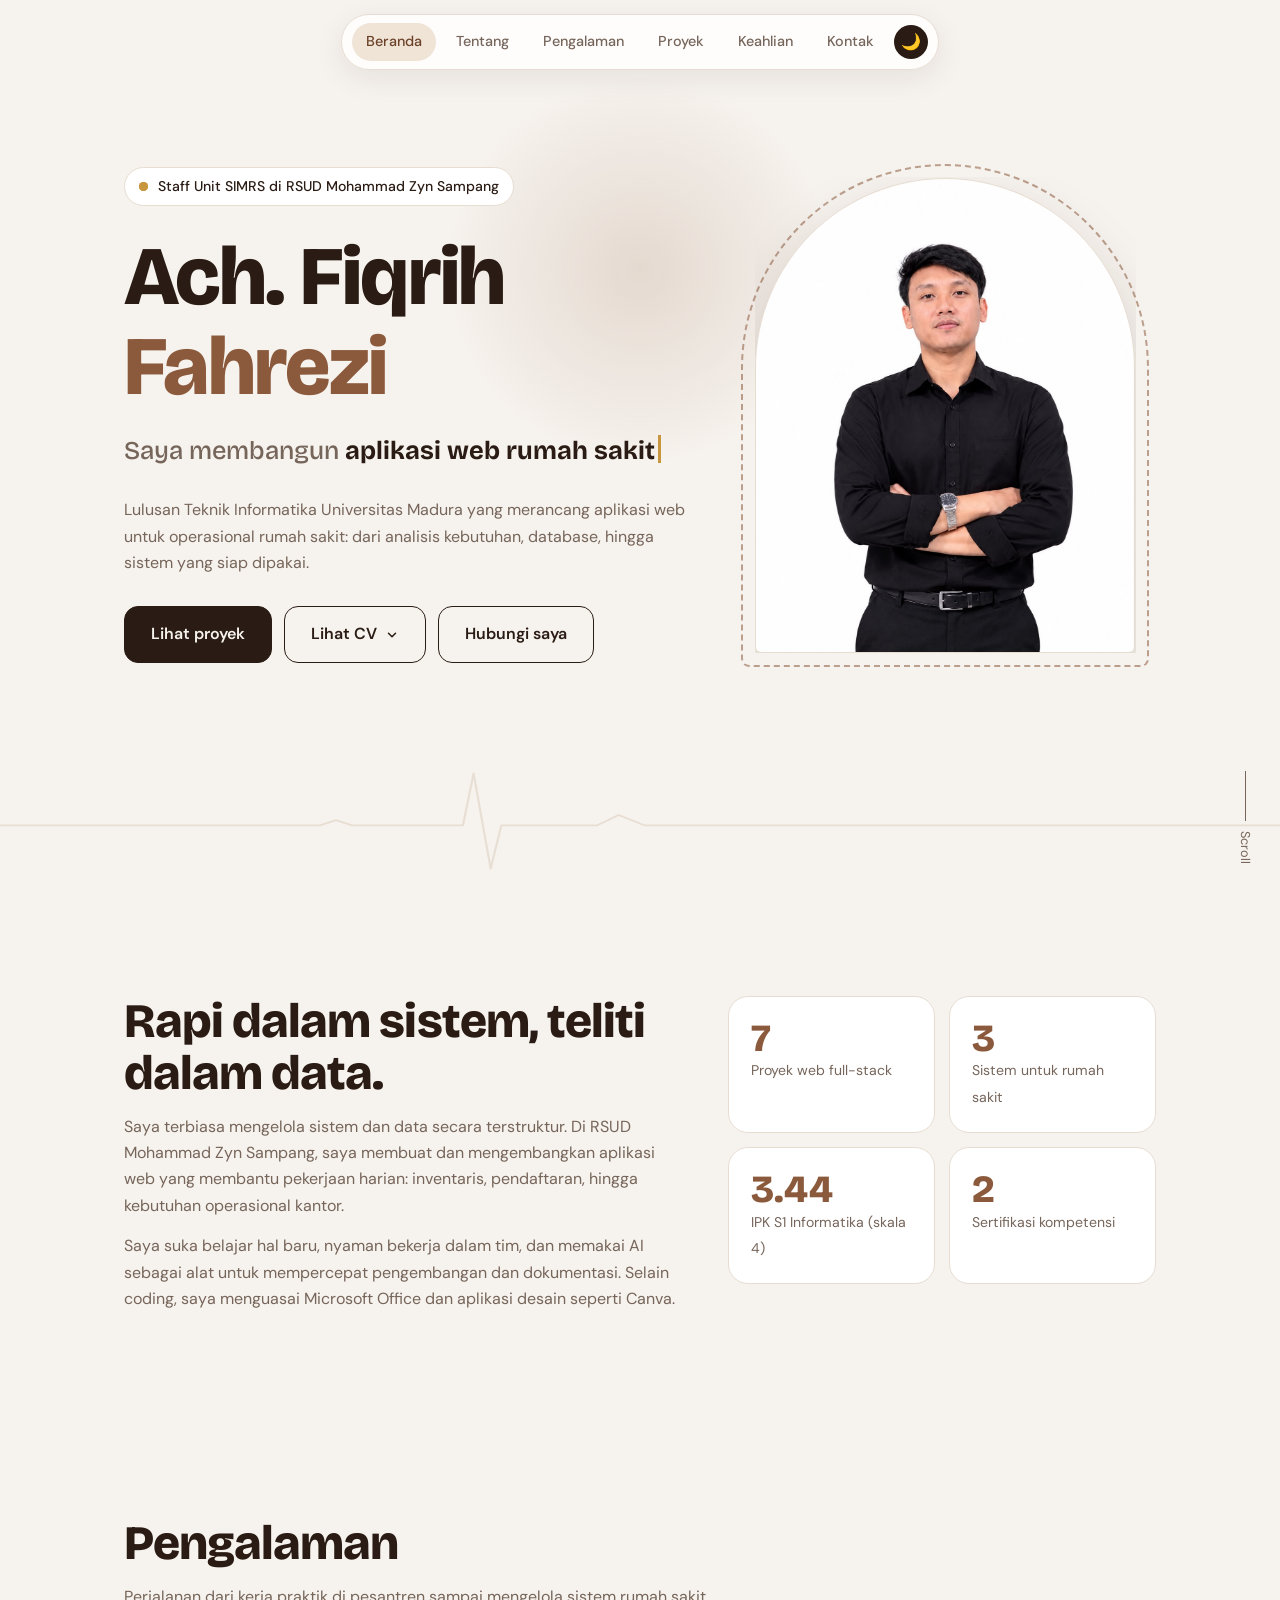
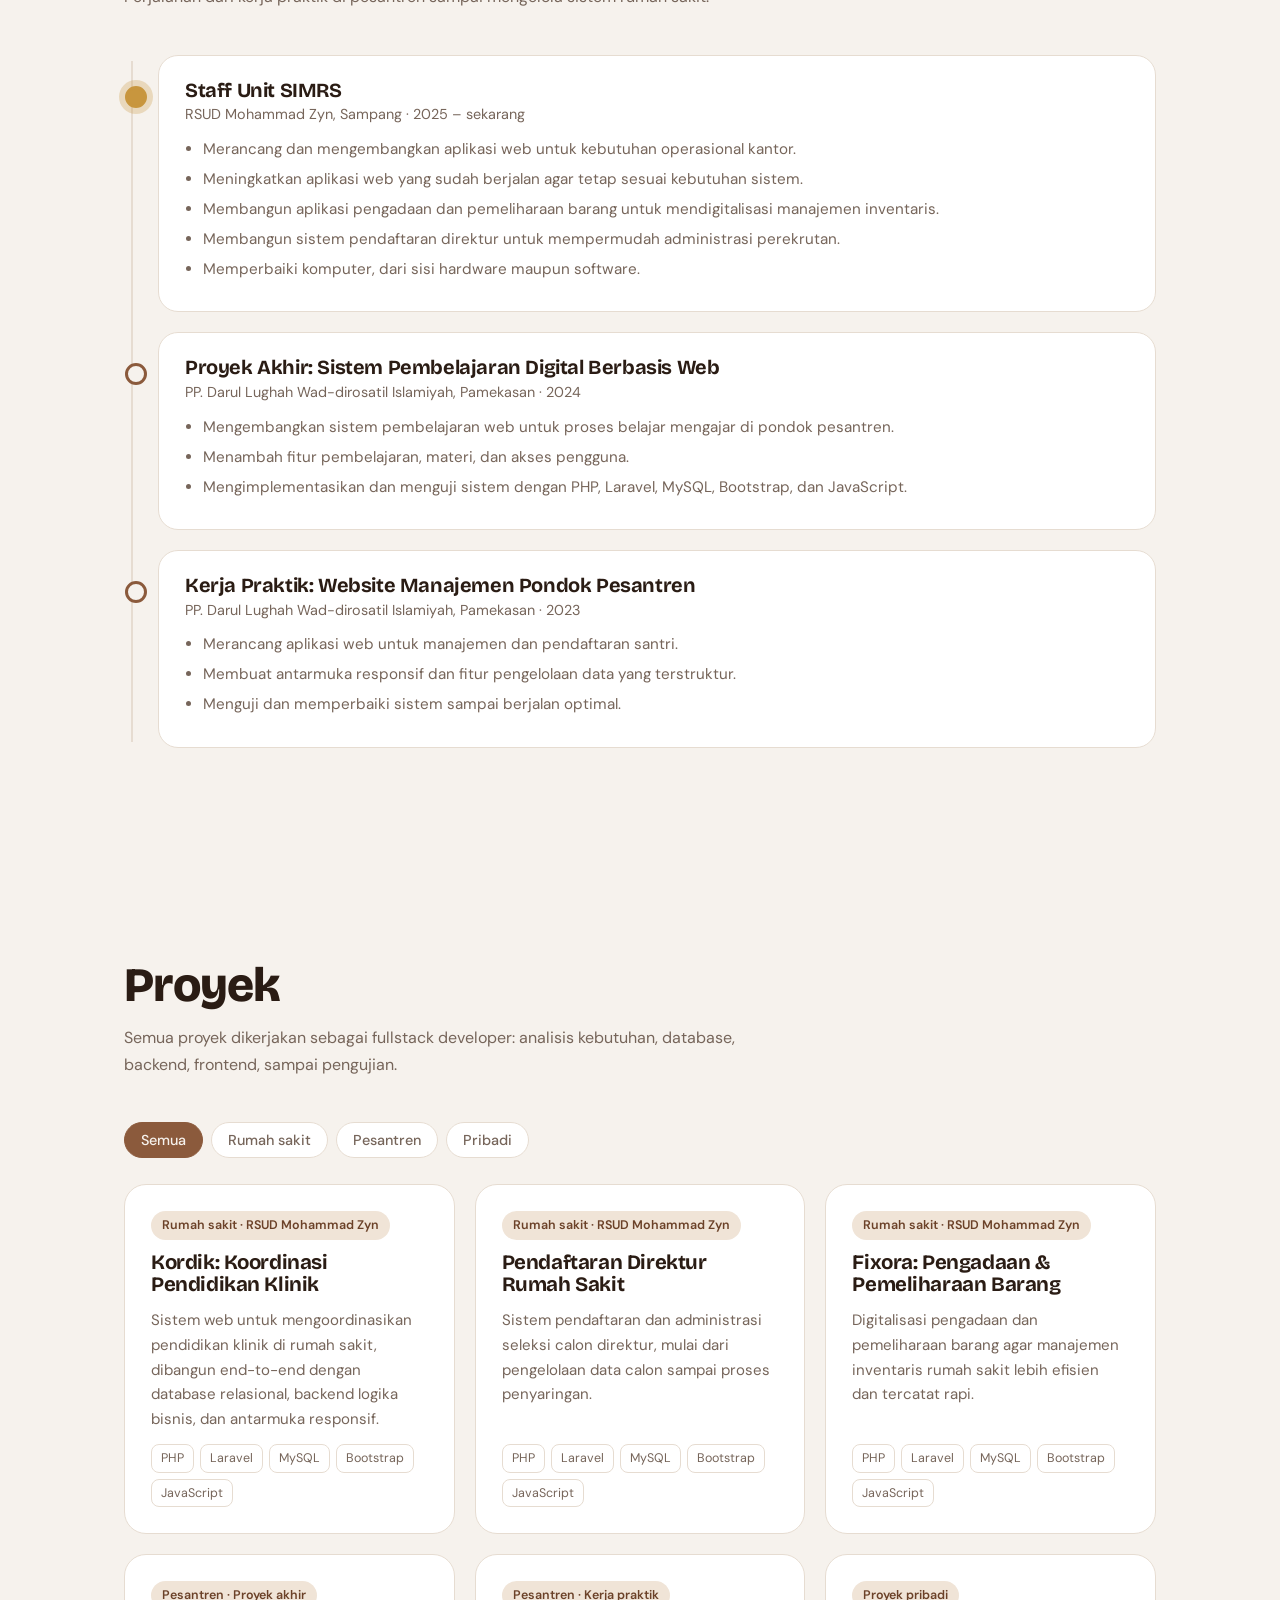
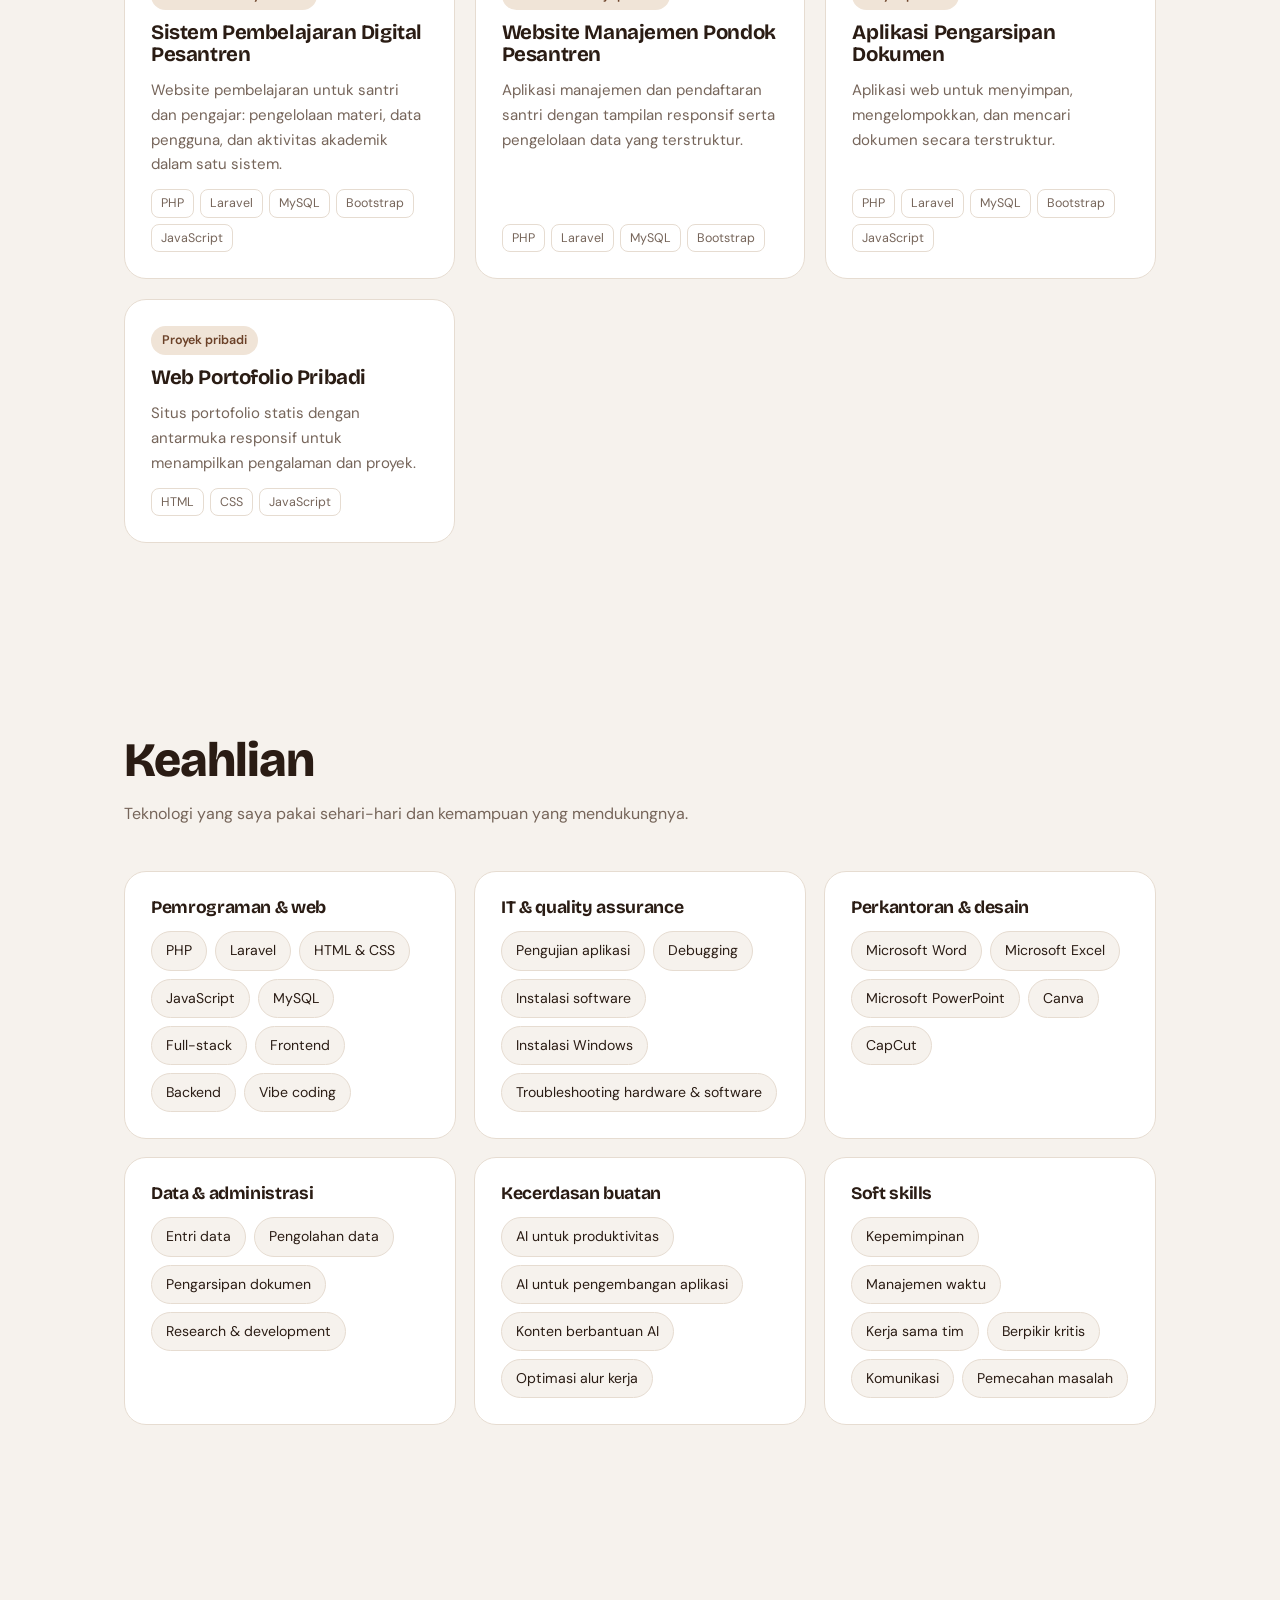
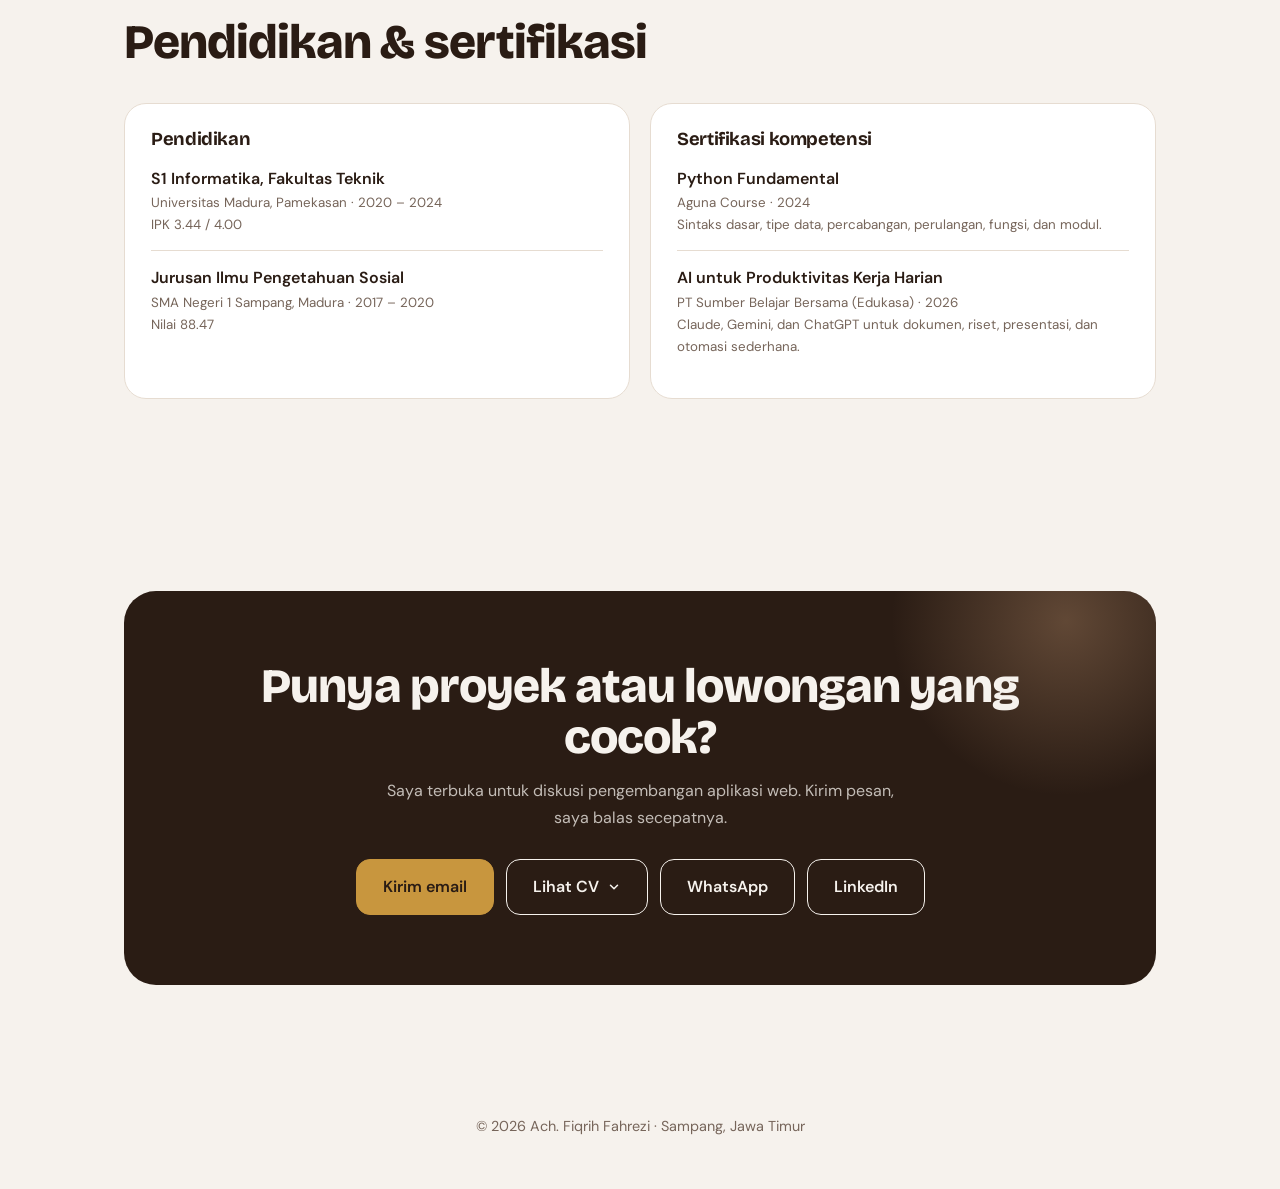
==== index.html @ df6f5e88 "new" ====
<!DOCTYPE html>
<html lang="id">
<head>
<meta charset="UTF-8">
<meta name="viewport" content="width=device-width, initial-scale=1">
<title>Ach. Fiqrih Fahrezi – Web Developer</title>
<meta name="description" content="Portofolio Ach. Fiqrih Fahrezi, Web Developer & Staff Unit SIMRS RSUD Mohammad Zyn Sampang.">
<link rel="icon" href="data:image/svg+xml,<svg xmlns='http://www.w3.org/2000/svg' viewBox='0 0 100 100'><text y='.9em' font-size='90'>💻</text></svg>">
<link rel="preconnect" href="https://fonts.googleapis.com">
<link rel="preconnect" href="https://fonts.gstatic.com" crossorigin>
<link href="https://fonts.googleapis.com/css2?family=Bricolage+Grotesque:opsz,wght@12..96,500;12..96,700;12..96,800&family=DM+Sans:wght@400;500;600&display=swap" rel="stylesheet">
<style>
:root{
  --bg:#F6F2ED; --surface:#FFFFFF; --ink:#2A1C14; --muted:#76655A; --line:#E6DCD1;
  --teal:#8B5A3C; --teal-d:#6B4128; --coral:#C8963E; --mint:#F0E4D7;
  --display:'Bricolage Grotesque','Segoe UI',system-ui,sans-serif;
  --body:'DM Sans','Segoe UI',system-ui,sans-serif;
  --ease:cubic-bezier(.2,.7,.2,1);
}
:root[data-theme="dark"]{
  --bg:#17100B; --surface:#231910; --ink:#F4EBE1; --muted:#B5A394; --line:#3A2B20;
  --teal:#D4A47C; --teal-d:#E8C1A0; --coral:#E6B55F; --mint:#33241A;
}
*{box-sizing:border-box;margin:0;padding:0}
html{scroll-behavior:smooth;scroll-padding-top:80px}
body{font-family:var(--body);background:var(--bg);color:var(--ink);line-height:1.65;overflow-x:hidden;transition:background .4s,color .4s}
a{color:inherit;text-decoration:none}
:focus-visible{outline:3px solid var(--coral);outline-offset:3px;border-radius:6px}
.wrap{max-width:1080px;margin:0 auto;padding:0 24px}
h1,h2,h3{font-family:var(--display);line-height:1.08;letter-spacing:-.02em}
section{padding:96px 0}
h2{font-size:clamp(2rem,4.5vw,3rem);font-weight:800;margin-bottom:14px}
.lead{color:var(--muted);max-width:60ch;margin-bottom:44px}

/* progress + glow */
#bar{position:fixed;top:0;left:0;height:3px;width:0;background:linear-gradient(90deg,var(--teal),var(--coral));z-index:100}
#glow{position:fixed;width:420px;height:420px;border-radius:50%;pointer-events:none;z-index:0;
  background:radial-gradient(circle,rgba(139,90,60,.16),transparent 65%);transform:translate(-50%,-50%);left:50%;top:30%;transition:opacity .3s}
main,header,footer{position:relative;z-index:1}

/* nav */
nav{position:fixed;top:14px;left:50%;transform:translateX(-50%);z-index:90;display:flex;align-items:center;gap:6px;
  padding:8px 10px;border-radius:999px;background:color-mix(in srgb,var(--surface) 82%,transparent);
  backdrop-filter:blur(14px);border:1px solid var(--line);box-shadow:0 8px 30px rgba(42,28,20,.08);max-width:calc(100% - 24px);overflow-x:auto;scrollbar-width:none}
nav::-webkit-scrollbar{display:none}
nav a{padding:7px 14px;border-radius:999px;font-size:.9rem;font-weight:500;color:var(--muted);white-space:nowrap;transition:.25s var(--ease)}
nav a:hover,nav a.on{background:var(--mint);color:var(--teal-d)}
#theme{border:0;background:var(--ink);color:var(--bg);width:34px;height:34px;border-radius:50%;cursor:pointer;font-size:1rem;flex:none;transition:transform .4s var(--ease)}
#theme:hover{transform:rotate(25deg) scale(1.08)}

/* hero */
.hero{min-height:100vh;display:flex;align-items:center;padding:120px 0 60px;position:relative;overflow:hidden}
.hero .wrap{position:relative}
.status{display:inline-flex;align-items:center;gap:10px;padding:7px 14px;border:1px solid var(--line);background:var(--surface);border-radius:999px;font-size:.88rem;font-weight:500;margin-bottom:26px}
.dot{width:9px;height:9px;border-radius:50%;background:var(--coral);position:relative}
.dot::after{content:"";position:absolute;inset:0;border-radius:50%;background:var(--coral);animation:ping 1.6s infinite}
@keyframes ping{to{transform:scale(3.2);opacity:0}}
.hero h1{font-size:clamp(2.9rem,9vw,6.6rem);font-weight:800;margin-bottom:18px}
.hero h1 .ln{display:block;overflow:hidden}
.hero h1 .ln span{display:inline-block;transform:translateY(105%);animation:up .9s var(--ease) forwards}
.hero h1 .ln:nth-child(2) span{animation-delay:.12s;color:var(--teal)}
@keyframes up{to{transform:none}}
.role{font-family:var(--display);font-size:clamp(1.15rem,2.6vw,1.6rem);font-weight:500;min-height:2em;color:var(--muted)}
.role b{color:var(--ink);font-weight:700}
.caret{display:inline-block;width:3px;height:1.1em;background:var(--coral);margin-left:3px;vertical-align:-.15em;animation:blink 1s steps(1) infinite}
@keyframes blink{50%{opacity:0}}
.hero p.sum{max-width:56ch;margin:16px 0 30px;color:var(--muted)}
.btns{display:flex;flex-wrap:wrap;gap:12px}
.btn{display:inline-flex;align-items:center;gap:8px;padding:14px 26px;border-radius:14px;font-weight:600;cursor:pointer;border:1.5px solid var(--ink);transition:transform .3s var(--ease),box-shadow .3s var(--ease),background .3s}
.btn.pri{background:var(--ink);color:var(--bg)}
.btn:hover{transform:translateY(-3px);box-shadow:0 12px 26px rgba(42,28,20,.18)}
.btn.sec:hover{background:var(--mint)}
.ecg{position:absolute;left:0;right:0;bottom:6%;width:100%;height:150px;opacity:.9;pointer-events:none}
.ecg path{fill:none;stroke:var(--coral);stroke-width:2.5;stroke-linecap:round;stroke-linejoin:round;stroke-dasharray:1;stroke-dashoffset:1;animation:beat 4.8s linear infinite}
.ecg .ghost{stroke:var(--line);stroke-width:2;animation:none;stroke-dasharray:none}
@keyframes beat{0%{stroke-dashoffset:1}70%,100%{stroke-dashoffset:0}}
.scroll{position:absolute;right:24px;bottom:36px;font-size:.8rem;color:var(--muted);writing-mode:vertical-rl;display:flex;align-items:center;gap:10px}
.scroll i{width:1px;height:50px;background:var(--muted);transform-origin:top;animation:grow 2s var(--ease) infinite}
@keyframes grow{0%{transform:scaleY(0)}50%{transform:scaleY(1)}100%{transform:scaleY(1);opacity:0}}

/* reveal */
.rv{opacity:0;transform:translateY(28px);transition:opacity .8s var(--ease),transform .8s var(--ease);transition-delay:var(--d,0s)}
.rv.in{opacity:1;transform:none}

/* about */
.about{display:grid;grid-template-columns:1.3fr 1fr;gap:48px;align-items:start}
.about p{color:var(--muted);margin-bottom:14px}
.stats{display:grid;grid-template-columns:1fr 1fr;gap:14px}
.stat{background:var(--surface);border:1px solid var(--line);border-radius:20px;padding:22px}
.stat b{font-family:var(--display);font-size:2.4rem;font-weight:800;color:var(--teal);display:block;line-height:1}
.stat span{font-size:.88rem;color:var(--muted)}

/* timeline */
.tl{position:relative;padding-left:34px}
.tl::before{content:"";position:absolute;left:7px;top:6px;bottom:6px;width:2px;background:var(--line)}
.tl .fill{position:absolute;left:7px;top:6px;width:2px;height:0;background:linear-gradient(var(--teal),var(--coral))}
.job{position:relative;background:var(--surface);border:1px solid var(--line);border-radius:20px;padding:24px 26px;margin-bottom:20px;transition:transform .35s var(--ease),border-color .35s}
.job:hover{transform:translateX(6px);border-color:var(--teal)}
.job::before{content:"";position:absolute;left:-34px;top:30px;width:16px;height:16px;border-radius:50%;background:var(--bg);border:3px solid var(--teal)}
.job.now::before{background:var(--coral);border-color:var(--coral);box-shadow:0 0 0 6px rgba(200,150,62,.28)}
.job h3{font-size:1.25rem;margin-bottom:2px}
.job .meta{color:var(--muted);font-size:.9rem;margin-bottom:10px}
.job ul{padding-left:18px;color:var(--muted);font-size:.95rem}
.job li{margin-bottom:5px}

/* projects */
.filters{display:flex;flex-wrap:wrap;gap:8px;margin-bottom:26px}
.chip{border:1px solid var(--line);background:var(--surface);color:var(--muted);padding:8px 16px;border-radius:999px;font:500 .9rem var(--body);cursor:pointer;transition:.25s var(--ease)}
.chip:hover{border-color:var(--teal);color:var(--teal-d)}
.chip.on{background:var(--teal);border-color:var(--teal);color:var(--bg)}
.grid{display:grid;grid-template-columns:repeat(auto-fill,minmax(310px,1fr));gap:20px}
.card{background:var(--surface);border:1px solid var(--line);border-radius:22px;padding:26px;display:flex;flex-direction:column;gap:12px;position:relative;overflow:hidden;
  transform-style:preserve-3d;transition:transform .25s ease-out,border-color .3s,opacity .4s,box-shadow .3s}
.card::after{content:"";position:absolute;inset:0;background:radial-gradient(260px circle at var(--mx,50%) var(--my,0%),rgba(139,90,60,.14),transparent 70%);opacity:0;transition:opacity .3s;pointer-events:none}
.card:hover{border-color:var(--teal);box-shadow:0 18px 40px rgba(42,28,20,.12)}
.card:hover::after{opacity:1}
.card.hide{display:none}
.tag{align-self:flex-start;font-size:.78rem;font-weight:600;padding:4px 11px;border-radius:999px;background:var(--mint);color:var(--teal-d)}
.card h3{font-size:1.28rem}
.card p{color:var(--muted);font-size:.94rem;flex:1}
.stack{display:flex;flex-wrap:wrap;gap:6px}
.stack span{font-size:.78rem;border:1px solid var(--line);border-radius:8px;padding:3px 9px;color:var(--muted)}

/* skills */
.skills{display:grid;grid-template-columns:repeat(auto-fit,minmax(300px,1fr));gap:18px}
.sk{background:var(--surface);border:1px solid var(--line);border-radius:22px;padding:26px}
.sk h3{font-size:1.1rem;margin-bottom:14px}
.pills{display:flex;flex-wrap:wrap;gap:8px}
.pills span{padding:7px 14px;border-radius:999px;background:var(--bg);border:1px solid var(--line);font-size:.88rem;transition:.25s var(--ease)}
.pills span:hover{background:var(--teal);color:var(--bg);border-color:var(--teal);transform:translateY(-3px)}

/* edu */
.two{display:grid;grid-template-columns:repeat(auto-fit,minmax(320px,1fr));gap:20px}
.box{background:var(--surface);border:1px solid var(--line);border-radius:22px;padding:26px}
.box h3{font-size:1.15rem;margin-bottom:16px}
.item{padding:14px 0;border-top:1px solid var(--line)}
.item:first-of-type{border-top:0;padding-top:0}
.item b{display:block;font-weight:600}
.item small{color:var(--muted);display:block}

/* contact */
.cta{background:var(--ink);color:var(--bg);border-radius:32px;padding:clamp(34px,6vw,70px);text-align:center;position:relative;overflow:hidden}
.cta h2{color:var(--bg)}
.cta p{opacity:.75;max-width:48ch;margin:0 auto 28px}
.cta .btn{border-color:var(--bg);color:var(--bg)}
.cta .btn.pri{background:var(--coral);border-color:var(--coral);color:#2A1C14}
.cta::before{content:"";position:absolute;width:380px;height:380px;border-radius:50%;background:radial-gradient(circle,rgba(212,164,124,.32),transparent 65%);top:-160px;right:-100px;animation:float 9s ease-in-out infinite}
@keyframes float{50%{transform:translate(-50px,40px)}}
.cta>*{position:relative}
footer{padding:34px 0 50px;text-align:center;color:var(--muted);font-size:.9rem}


.hgrid{display:grid;grid-template-columns:1.15fr .85fr;gap:40px;align-items:center;z-index:1}
.hero .hgrid h1{font-size:clamp(2.7rem,6.6vw,5.2rem)}
.ecg{z-index:0}
.photo{position:relative;justify-self:center;width:min(100%,380px);margin:0}
.photo .frame{position:relative;aspect-ratio:4/5;border-radius:999px 999px 32px 32px;overflow:hidden;background:var(--mint);
  border:1px solid var(--line);box-shadow:0 30px 60px rgba(42,28,20,.18);animation:reveal 1.3s var(--ease) .25s both}
.photo img{width:100%;height:100%;object-fit:cover;object-position:50% 12%;transform:scale(1.12);animation:settle 1.6s var(--ease) .25s forwards}
.photo::before{content:"";position:absolute;inset:-14px;border-radius:999px 999px 40px 40px;border:2px dashed var(--teal);opacity:.55;animation:spin 1s var(--ease) .6s both}
@keyframes reveal{from{clip-path:inset(100% 0 0 0)}to{clip-path:inset(0)}}
@keyframes settle{to{transform:scale(1)}}
@keyframes spin{from{opacity:0;transform:scale(.92)}to{opacity:.55;transform:none}}
.fchip{position:absolute;display:flex;align-items:center;gap:10px;padding:10px 16px;border-radius:16px;background:var(--surface);
  border:1px solid var(--line);box-shadow:0 14px 30px rgba(42,28,20,.14);font-size:.86rem;font-weight:600;animation:bob 5s ease-in-out infinite,pop .7s var(--ease) 1.3s both}
.fchip small{display:block;font-weight:400;color:var(--muted);font-size:.76rem;line-height:1.2}
.fchip.a{left:-26px;bottom:18%}
.fchip.b{right:-22px;top:14%;animation-delay:-2.5s,1.6s}
.fchip i{width:34px;height:34px;border-radius:10px;display:grid;place-items:center;background:var(--mint);font-style:normal}
@keyframes bob{50%{transform:translateY(-10px)}}
@keyframes pop{from{opacity:0;scale:.7}to{opacity:1;scale:1}}
@media(max-width:860px){
  .hgrid{grid-template-columns:1fr;gap:34px}
  .photo{order:-1;width:min(78%,300px)}
  .fchip.a{left:-10px}.fchip.b{right:-10px}
}
@media(prefers-reduced-motion:reduce){.photo .frame{clip-path:none}.photo img{transform:none}.fchip{opacity:1;scale:1}}
@media(max-width:760px){
  section{padding:70px 0}
  .about{grid-template-columns:1fr}
  .scroll{display:none}
  .ecg{height:100px}
}
@media(prefers-reduced-motion:reduce){
  *,*::before,*::after{animation-duration:.01ms!important;animation-iteration-count:1!important;transition-duration:.01ms!important}
  .rv{opacity:1;transform:none}
  .hero h1 .ln span{transform:none}
  .ecg path{stroke-dashoffset:0}
}

/* ===== responsive fixes ===== */
.hero{min-height:100vh;min-height:100svh;padding:120px 0 190px}
.ecg{bottom:14px;height:130px}
.grid{grid-template-columns:repeat(auto-fill,minmax(min(100%,310px),1fr))}
.skills{grid-template-columns:repeat(auto-fit,minmax(min(100%,300px),1fr))}
.two{grid-template-columns:repeat(auto-fit,minmax(min(100%,320px),1fr))}
img{max-width:100%}
@media(max-width:860px){
  .hero{padding:104px 0 150px}
  .ecg{height:100px}
  .photo{width:min(68%,270px)}
}
@media(max-width:600px){
  .wrap{padding:0 18px}
  section{padding:60px 0}
  .hero{padding:92px 0 130px}
  .ecg{height:80px;bottom:10px;opacity:.7}
  .hero .hgrid h1{font-size:clamp(2.2rem,12vw,3.2rem)}
  .status{border-radius:16px;font-size:.82rem;line-height:1.4}
  .hero p.sum{font-size:.95rem;margin:14px 0 24px}
  .btns{gap:10px}
  .btn{padding:12px 20px;font-size:.95rem}
  nav{top:10px;padding:6px 8px;gap:2px}
  nav a{padding:6px 10px;font-size:.8rem}
  #theme{width:30px;height:30px;font-size:.9rem}
  .stats{gap:10px}
  .stat{padding:16px}
  .stat b{font-size:1.9rem}
  .tl{padding-left:26px}
  .job{padding:18px 18px}
  .job::before{left:-26px;top:24px;width:14px;height:14px}
  .job h3{font-size:1.1rem}
  .card,.sk,.box{padding:20px}
  .cta{border-radius:24px}
  #glow{display:none}
}

/* ===== CV menu ===== */
button.btn{font:inherit;font-weight:600;background:transparent;color:inherit}
.cvwrap{position:relative;display:inline-block}
.chev{transition:transform .3s var(--ease)}
.cvwrap.open .chev{transform:rotate(180deg)}
.cvmenu{position:absolute;left:0;top:calc(100% + 10px);min-width:250px;background:var(--surface);border:1px solid var(--line);border-radius:18px;padding:8px;
  box-shadow:0 20px 44px rgba(42,28,20,.2);opacity:0;visibility:hidden;transform:translateY(-8px) scale(.97);transform-origin:top left;
  transition:opacity .25s var(--ease),transform .3s var(--ease),visibility .3s;z-index:30;text-align:left}
.cvwrap.open .cvmenu{opacity:1;visibility:visible;transform:none}
.cvwrap.up .cvmenu{top:auto;bottom:calc(100% + 10px);transform-origin:bottom left;transform:translateY(8px) scale(.97)}
.cvwrap.up.open .cvmenu{transform:none}
.cvmenu a{display:flex;align-items:center;gap:12px;padding:10px 12px;border-radius:12px;color:var(--ink);font-weight:600;transition:background .2s,transform .25s var(--ease)}
.cvmenu a:hover{background:var(--mint);transform:translateX(3px)}
.cvmenu .fl{width:36px;height:36px;border-radius:10px;background:var(--mint);display:grid;place-items:center;font-size:.78rem;font-weight:700;color:var(--teal-d);flex:none}
.cvmenu a:hover .fl{background:var(--teal);color:var(--bg)}
.cvmenu small{display:block;font-weight:400;color:var(--muted);font-size:.78rem;line-height:1.3}
@media(max-width:600px){
  .cvmenu,.cvwrap.up .cvmenu{position:fixed;left:14px;right:14px;top:auto;bottom:14px;min-width:0;transform-origin:bottom center;transform:translateY(24px)}
  .cvwrap.open .cvmenu,.cvwrap.up.open .cvmenu{transform:none}
}
</style>
</head>
<body>
<div id="bar"></div><div id="glow"></div>

<nav aria-label="Navigasi utama">
  <a href="#home" class="on">Beranda</a><a href="#tentang">Tentang</a><a href="#pengalaman">Pengalaman</a>
  <a href="#proyek">Proyek</a><a href="#keahlian">Keahlian</a><a href="#kontak">Kontak</a>
  <button id="theme" aria-label="Ganti tema terang/gelap">🌙</button>
</nav>

<header class="hero" id="home">
  <div class="wrap hgrid"><div class="htxt">
    <div class="status"><span class="dot"></span>Staff Unit SIMRS di RSUD Mohammad Zyn Sampang</div>
    <h1><span class="ln"><span>Ach. Fiqrih</span></span><span class="ln"><span>Fahrezi</span></span></h1>
    <div class="role">Saya membangun <b id="typed"></b><span class="caret"></span></div>
    <p class="sum">Lulusan Teknik Informatika Universitas Madura yang merancang aplikasi web untuk operasional rumah sakit: dari analisis kebutuhan, database, hingga sistem yang siap dipakai.</p>
    <div class="btns">
      <a class="btn pri" href="#proyek">Lihat proyek</a>
      <div class="cvwrap"><button type="button" class="btn sec" aria-haspopup="menu" aria-expanded="false">Lihat CV <svg class="chev" width="14" height="14" viewBox="0 0 24 24" fill="none" stroke="currentColor" stroke-width="2.6" stroke-linecap="round" stroke-linejoin="round" aria-hidden="true"><path d="M6 9l6 6 6-6"/></svg></button><span class="cvmenu" role="menu"><a role="menuitem" href="cv/cv-id.pdf" target="_blank" rel="noopener"><span class="fl">ID</span><span>Bahasa Indonesia<small>Buka CV format PDF</small></span></a><a role="menuitem" href="cv/cv-en.pdf" target="_blank" rel="noopener"><span class="fl">EN</span><span>English<small>Open CV as PDF</small></span></a></span></div>
      <a class="btn sec" href="#kontak">Hubungi saya</a>
    </div>
  </div>
  <figure class="photo">
    <div class="frame"><img src="images/fiqrih.jpeg" alt="Foto Ach. Fiqrih Fahrezi" width="760" height="950"></div>
  </figure>
  </div>
  <svg class="ecg" viewBox="0 0 1200 150" preserveAspectRatio="none" aria-hidden="true">
    <path class="ghost" d="M0 80 H300 l15-6 15 6 H420 l14 0 10-60 16 110 10-50 H560 l20-12 24 12 H1200"/>
    <path pathLength="1" d="M0 80 H300 l15-6 15 6 H420 l14 0 10-60 16 110 10-50 H560 l20-12 24 12 H1200"/>
  </svg>
  <div class="scroll"><i></i>Scroll</div>
</header>

<main>
<section id="tentang"><div class="wrap">
  <div class="about">
    <div class="rv">
      <h2>Rapi dalam sistem, teliti dalam data.</h2>
      <p>Saya terbiasa mengelola sistem dan data secara terstruktur. Di RSUD Mohammad Zyn Sampang, saya membuat dan mengembangkan aplikasi web yang membantu pekerjaan harian: inventaris, pendaftaran, hingga kebutuhan operasional kantor.</p>
      <p>Saya suka belajar hal baru, nyaman bekerja dalam tim, dan memakai AI sebagai alat untuk mempercepat pengembangan dan dokumentasi. Selain coding, saya menguasai Microsoft Office dan aplikasi desain seperti Canva.</p>
    </div>
    <div class="stats rv" style="--d:.15s">
      <div class="stat"><b data-n="7">0</b><span>Proyek web full-stack</span></div>
      <div class="stat"><b data-n="3">0</b><span>Sistem untuk rumah sakit</span></div>
      <div class="stat"><b data-n="3.44" data-f="2">0</b><span>IPK S1 Informatika (skala 4)</span></div>
      <div class="stat"><b data-n="2">0</b><span>Sertifikasi kompetensi</span></div>
    </div>
  </div>
</div></section>

<section id="pengalaman"><div class="wrap">
  <h2 class="rv">Pengalaman</h2>
  <p class="lead rv">Perjalanan dari kerja praktik di pesantren sampai mengelola sistem rumah sakit.</p>
  <div class="tl" id="tl"><span class="fill" id="fill"></span>
    <article class="job now rv">
      <h3>Staff Unit SIMRS</h3><div class="meta">RSUD Mohammad Zyn, Sampang · 2025 – sekarang</div>
      <ul>
        <li>Merancang dan mengembangkan aplikasi web untuk kebutuhan operasional kantor.</li>
        <li>Meningkatkan aplikasi web yang sudah berjalan agar tetap sesuai kebutuhan sistem.</li>
        <li>Membangun aplikasi pengadaan dan pemeliharaan barang untuk mendigitalisasi manajemen inventaris.</li>
        <li>Membangun sistem pendaftaran direktur untuk mempermudah administrasi perekrutan.</li>
        <li>Memperbaiki komputer, dari sisi hardware maupun software.</li>
      </ul>
    </article>
    <article class="job rv">
      <h3>Proyek Akhir: Sistem Pembelajaran Digital Berbasis Web</h3><div class="meta">PP. Darul Lughah Wad-dirosatil Islamiyah, Pamekasan · 2024</div>
      <ul>
        <li>Mengembangkan sistem pembelajaran web untuk proses belajar mengajar di pondok pesantren.</li>
        <li>Menambah fitur pembelajaran, materi, dan akses pengguna.</li>
        <li>Mengimplementasikan dan menguji sistem dengan PHP, Laravel, MySQL, Bootstrap, dan JavaScript.</li>
      </ul>
    </article>
    <article class="job rv">
      <h3>Kerja Praktik: Website Manajemen Pondok Pesantren</h3><div class="meta">PP. Darul Lughah Wad-dirosatil Islamiyah, Pamekasan · 2023</div>
      <ul>
        <li>Merancang aplikasi web untuk manajemen dan pendaftaran santri.</li>
        <li>Membuat antarmuka responsif dan fitur pengelolaan data yang terstruktur.</li>
        <li>Menguji dan memperbaiki sistem sampai berjalan optimal.</li>
      </ul>
    </article>
  </div>
</div></section>

<section id="proyek"><div class="wrap">
  <h2 class="rv">Proyek</h2>
  <p class="lead rv">Semua proyek dikerjakan sebagai fullstack developer: analisis kebutuhan, database, backend, frontend, sampai pengujian.</p>
  <div class="filters rv" id="filters">
    <button class="chip on" data-f="all">Semua</button><button class="chip" data-f="rs">Rumah sakit</button>
    <button class="chip" data-f="pes">Pesantren</button><button class="chip" data-f="pri">Pribadi</button>
  </div>
  <div class="grid" id="grid"></div>
</div></section>

<section id="keahlian"><div class="wrap">
  <h2 class="rv">Keahlian</h2>
  <p class="lead rv">Teknologi yang saya pakai sehari-hari dan kemampuan yang mendukungnya.</p>
  <div class="skills" id="skills"></div>
</div></section>

<section id="pendidikan"><div class="wrap">
  <h2 class="rv">Pendidikan & sertifikasi</h2>
  <div class="two" style="margin-top:34px">
    <div class="box rv">
      <h3>Pendidikan</h3>
      <div class="item"><b>S1 Informatika, Fakultas Teknik</b><small>Universitas Madura, Pamekasan · 2020 – 2024</small><small>IPK 3.44 / 4.00</small></div>
      <div class="item"><b>Jurusan Ilmu Pengetahuan Sosial</b><small>SMA Negeri 1 Sampang, Madura · 2017 – 2020</small><small>Nilai 88.47</small></div>
    </div>
    <div class="box rv" style="--d:.12s">
      <h3>Sertifikasi kompetensi</h3>
      <div class="item"><b>Python Fundamental</b><small>Aguna Course · 2024</small><small>Sintaks dasar, tipe data, percabangan, perulangan, fungsi, dan modul.</small></div>
      <div class="item"><b>AI untuk Produktivitas Kerja Harian</b><small>PT Sumber Belajar Bersama (Edukasa) · 2026</small><small>Claude, Gemini, dan ChatGPT untuk dokumen, riset, presentasi, dan otomasi sederhana.</small></div>
    </div>
  </div>
</div></section>

<section id="kontak"><div class="wrap">
  <div class="cta rv">
    <h2>Punya proyek atau lowongan yang cocok?</h2>
    <p>Saya terbuka untuk diskusi pengembangan aplikasi web. Kirim pesan, saya balas secepatnya.</p>
    <div class="btns" style="justify-content:center">
      <a class="btn pri" href="mailto:contactfiqrih@gmail.com">Kirim email</a>
      <div class="cvwrap up"><button type="button" class="btn " aria-haspopup="menu" aria-expanded="false">Lihat CV <svg class="chev" width="14" height="14" viewBox="0 0 24 24" fill="none" stroke="currentColor" stroke-width="2.6" stroke-linecap="round" stroke-linejoin="round" aria-hidden="true"><path d="M6 9l6 6 6-6"/></svg></button><span class="cvmenu" role="menu"><a role="menuitem" href="cv/cv-id.pdf" target="_blank" rel="noopener"><span class="fl">ID</span><span>Bahasa Indonesia<small>Buka CV format PDF</small></span></a><a role="menuitem" href="cv/cv-en.pdf" target="_blank" rel="noopener"><span class="fl">EN</span><span>English<small>Open CV as PDF</small></span></a></span></div>
      <a class="btn" href="https://wa.me/6281911982396" target="_blank" rel="noopener">WhatsApp</a>
      <a class="btn" href="https://linkedin.com/in/fiqrih-fahrezi-729b002b8" target="_blank" rel="noopener">LinkedIn</a>
    </div>
  </div>
</div></section>
</main>

<footer>© <span id="yr"></span> Ach. Fiqrih Fahrezi · Sampang, Jawa Timur</footer>

<script>
const $=(s,r=document)=>r.querySelector(s), $$=(s,r=document)=>[...r.querySelectorAll(s)];
const reduce=matchMedia('(prefers-reduced-motion:reduce)').matches;
$('#yr').textContent=new Date().getFullYear();

/* data */
const projects=[
 {t:'Kordik: Koordinasi Pendidikan Klinik',c:'rs',tag:'Rumah sakit · RSUD Mohammad Zyn',d:'Sistem web untuk mengoordinasikan pendidikan klinik di rumah sakit, dibangun end-to-end dengan database relasional, backend logika bisnis, dan antarmuka responsif.',s:['PHP','Laravel','MySQL','Bootstrap','JavaScript']},
 {t:'Pendaftaran Direktur Rumah Sakit',c:'rs',tag:'Rumah sakit · RSUD Mohammad Zyn',d:'Sistem pendaftaran dan administrasi seleksi calon direktur, mulai dari pengelolaan data calon sampai proses penyaringan.',s:['PHP','Laravel','MySQL','Bootstrap','JavaScript']},
 {t:'Fixora: Pengadaan & Pemeliharaan Barang',c:'rs',tag:'Rumah sakit · RSUD Mohammad Zyn',d:'Digitalisasi pengadaan dan pemeliharaan barang agar manajemen inventaris rumah sakit lebih efisien dan tercatat rapi.',s:['PHP','Laravel','MySQL','Bootstrap','JavaScript']},
 {t:'Sistem Pembelajaran Digital Pesantren',c:'pes',tag:'Pesantren · Proyek akhir',d:'Website pembelajaran untuk santri dan pengajar: pengelolaan materi, data pengguna, dan aktivitas akademik dalam satu sistem.',s:['PHP','Laravel','MySQL','Bootstrap','JavaScript']},
 {t:'Website Manajemen Pondok Pesantren',c:'pes',tag:'Pesantren · Kerja praktik',d:'Aplikasi manajemen dan pendaftaran santri dengan tampilan responsif serta pengelolaan data yang terstruktur.',s:['PHP','Laravel','MySQL','Bootstrap']},
 {t:'Aplikasi Pengarsipan Dokumen',c:'pri',tag:'Proyek pribadi',d:'Aplikasi web untuk menyimpan, mengelompokkan, dan mencari dokumen secara terstruktur.',s:['PHP','Laravel','MySQL','Bootstrap','JavaScript']},
 {t:'Web Portofolio Pribadi',c:'pri',tag:'Proyek pribadi',d:'Situs portofolio statis dengan antarmuka responsif untuk menampilkan pengalaman dan proyek.',s:['HTML','CSS','JavaScript']}
];
const skills=[
 ['Pemrograman & web',['PHP','Laravel','HTML & CSS','JavaScript','MySQL','Full-stack','Frontend','Backend','Vibe coding']],
 ['IT & quality assurance',['Pengujian aplikasi','Debugging','Instalasi software','Instalasi Windows','Troubleshooting hardware & software']],
 ['Perkantoran & desain',['Microsoft Word','Microsoft Excel','Microsoft PowerPoint','Canva','CapCut']],
 ['Data & administrasi',['Entri data','Pengolahan data','Pengarsipan dokumen','Research & development']],
 ['Kecerdasan buatan',['AI untuk produktivitas','AI untuk pengembangan aplikasi','Konten berbantuan AI','Optimasi alur kerja']],
 ['Soft skills',['Kepemimpinan','Manajemen waktu','Kerja sama tim','Berpikir kritis','Komunikasi','Pemecahan masalah']]
];
$('#grid').innerHTML=projects.map((p,i)=>`<article class="card rv" data-c="${p.c}" style="--d:${(i%3)*.08}s"><span class="tag">${p.tag}</span><h3>${p.t}</h3><p>${p.d}</p><div class="stack">${p.s.map(x=>`<span>${x}</span>`).join('')}</div></article>`).join('');
$('#skills').innerHTML=skills.map((k,i)=>`<div class="sk rv" style="--d:${(i%3)*.08}s"><h3>${k[0]}</h3><div class="pills">${k[1].map(x=>`<span>${x}</span>`).join('')}</div></div>`).join('');

/* typing */
const words=['aplikasi web rumah sakit','sistem inventaris digital','platform belajar online','antarmuka yang mudah dipakai'];
(function type(){const el=$('#typed');if(reduce){el.textContent=words[0];return}
 let w=0,c=0,del=false;
 (function tick(){const full=words[w];el.textContent=full.slice(0,c);
  if(!del&&c<full.length){c++;setTimeout(tick,70)}
  else if(!del){del=true;setTimeout(tick,1600)}
  else if(c>0){c--;setTimeout(tick,32)}
  else{del=false;w=(w+1)%words.length;setTimeout(tick,300)}})();})();

/* reveal + counters */
const count=el=>{const n=+el.dataset.n,f=+el.dataset.f||0;if(reduce){el.textContent=n.toFixed(f);return}
 const t0=performance.now();(function s(t){const p=Math.min((t-t0)/1400,1),e=1-Math.pow(1-p,4);el.textContent=(n*e).toFixed(f);if(p<1)requestAnimationFrame(s)})(t0)};
const io=new IntersectionObserver(es=>es.forEach(e=>{if(e.isIntersecting){e.target.classList.add('in');$$('[data-n]',e.target).forEach(count);io.unobserve(e.target)}}),{threshold:.15});
$$('.rv').forEach(el=>io.observe(el));

/* filters */
$('#filters').addEventListener('click',e=>{const b=e.target.closest('.chip');if(!b)return;
 $$('.chip').forEach(x=>x.classList.toggle('on',x===b));
 $$('.card').forEach(c=>c.classList.toggle('hide',b.dataset.f!=='all'&&c.dataset.c!==b.dataset.f))});

/* card tilt + spotlight */
$$('.card').forEach(c=>{
 c.addEventListener('mousemove',e=>{const r=c.getBoundingClientRect(),x=e.clientX-r.left,y=e.clientY-r.top;
  c.style.setProperty('--mx',x+'px');c.style.setProperty('--my',y+'px');
  if(!reduce)c.style.transform=`perspective(800px) rotateX(${(.5-y/r.height)*6}deg) rotateY(${(x/r.width-.5)*6}deg) translateY(-4px)`});
 c.addEventListener('mouseleave',()=>c.style.transform='')});

/* scroll: progress, glow, timeline, active nav */
const links=$$('nav a'),secs=links.map(a=>$(a.getAttribute('href')));
addEventListener('scroll',()=>{
 const h=document.documentElement,y=scrollY;
 $('#bar').style.width=(y/(h.scrollHeight-innerHeight)*100)+'%';
 const tl=$('#tl').getBoundingClientRect(),p=Math.min(Math.max((innerHeight*.6-tl.top)/tl.height,0),1);
 $('#fill').style.height=(p*(tl.height-12))+'px';
 let cur=0;secs.forEach((s,i)=>{if(s&&s.getBoundingClientRect().top<innerHeight*.4)cur=i});
 links.forEach((a,i)=>a.classList.toggle('on',i===cur));
},{passive:true});
addEventListener('mousemove',e=>{const g=$('#glow');g.style.left=e.clientX+'px';g.style.top=e.clientY+'px'});

/* cv menu */
const closeCv=(except)=>$$('.cvwrap.open').forEach(w=>{if(w!==except){w.classList.remove('open');$('button',w).setAttribute('aria-expanded','false')}});
$$('.cvwrap').forEach(w=>{const b=$('button',w);
 b.addEventListener('click',e=>{e.stopPropagation();closeCv(w);const o=w.classList.toggle('open');b.setAttribute('aria-expanded',o)})});
document.addEventListener('click',e=>{if(!e.target.closest('.cvwrap'))closeCv()});
addEventListener('keydown',e=>{if(e.key==='Escape')closeCv()});

/* theme */
const root=document.documentElement,tb=$('#theme');
const setTheme=t=>{root.dataset.theme=t;tb.textContent=t==='dark'?'☀️':'🌙'};
setTheme(matchMedia('(prefers-color-scheme:dark)').matches?'dark':'light');
tb.addEventListener('click',()=>setTheme(root.dataset.theme==='dark'?'light':'dark'));
</script>
</body>
</html>
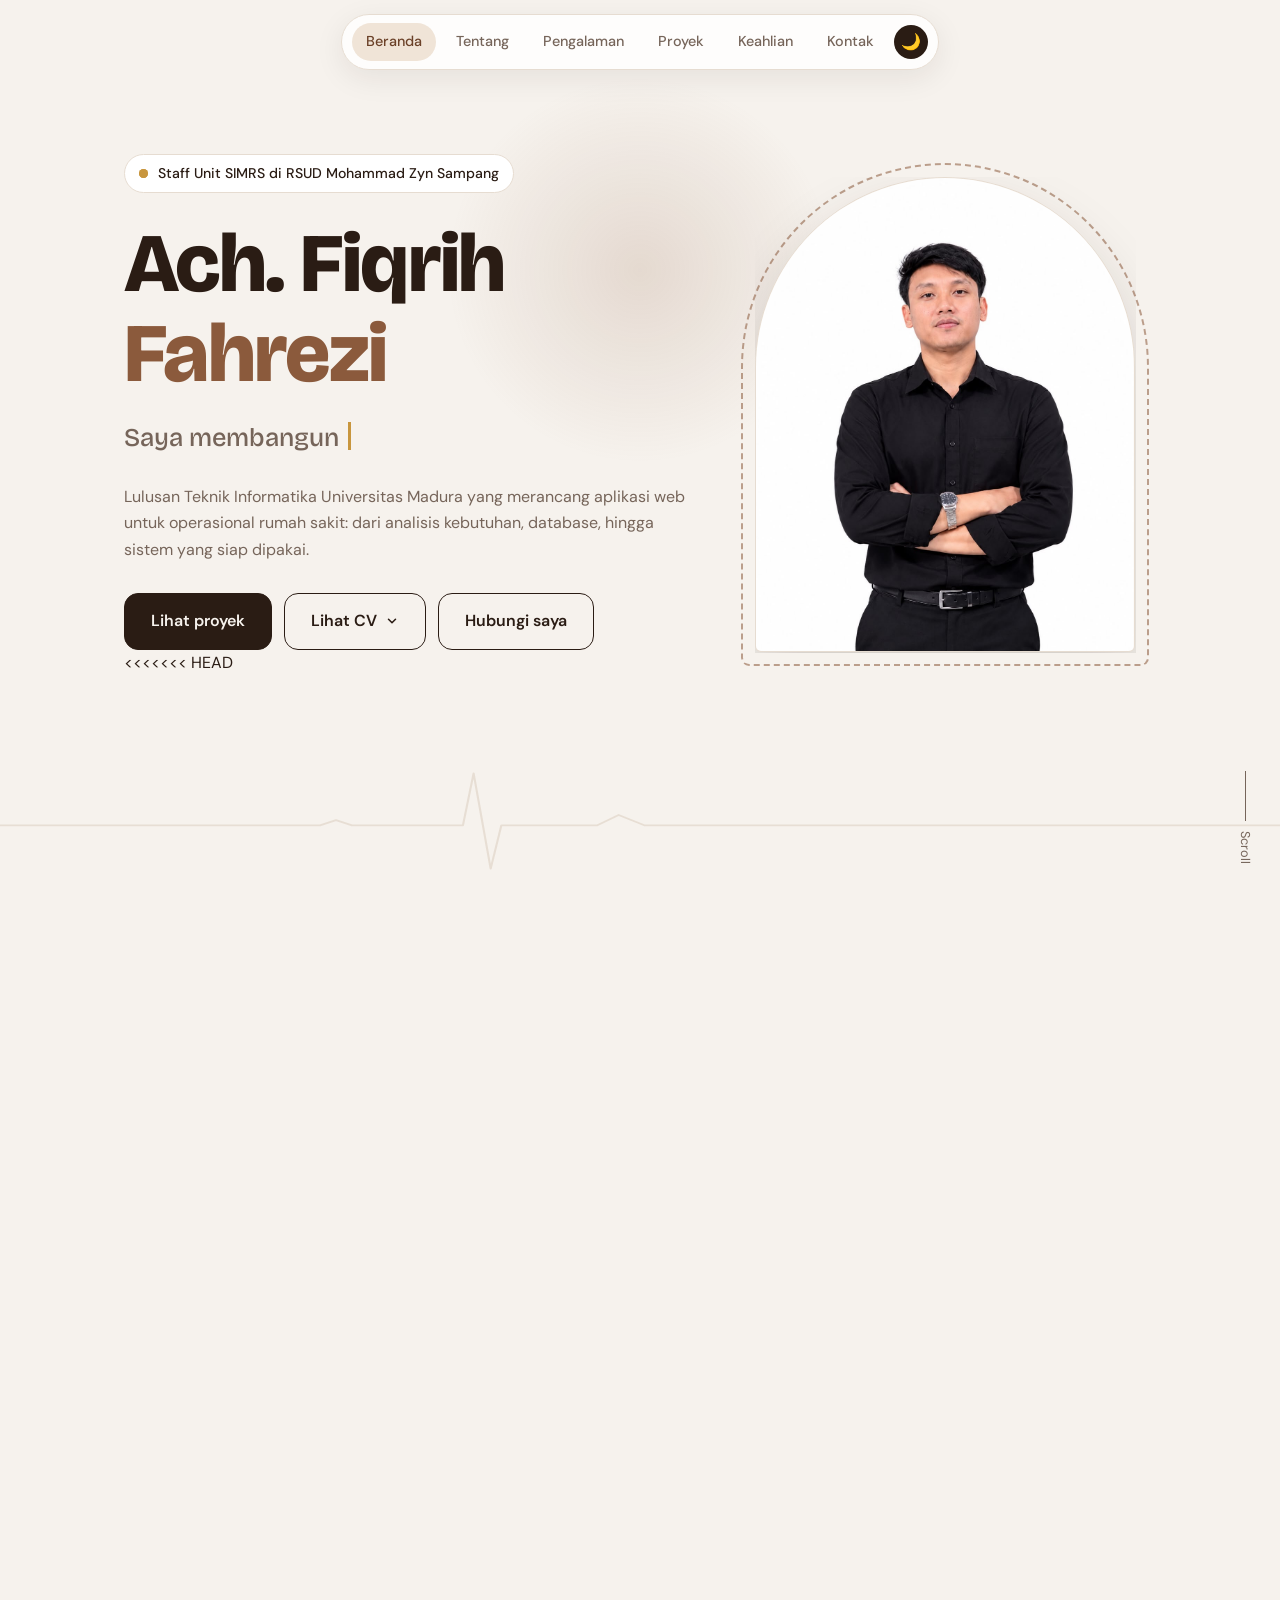
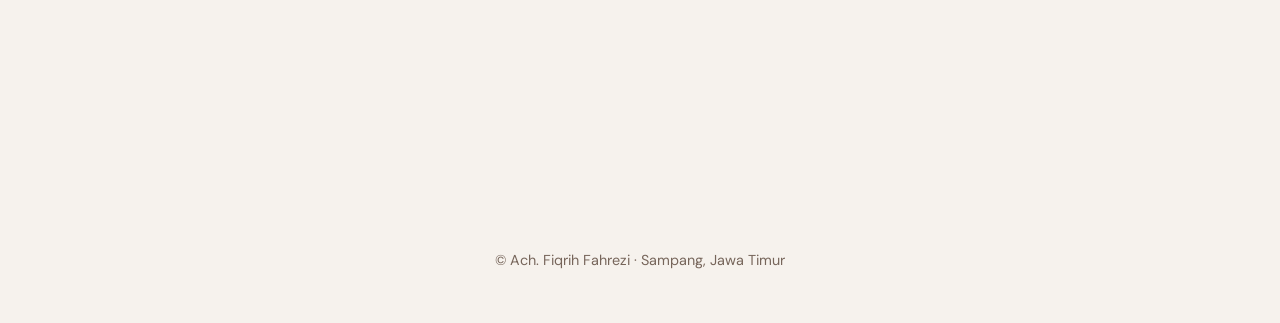
==== commit 0c7271f2: "Complete merge local and GitHub portfolio" ====
--- a/index.html
+++ b/index.html
@@ -267,6 +267,7 @@
       <div class="cvwrap"><button type="button" class="btn sec" aria-haspopup="menu" aria-expanded="false">Lihat CV <svg class="chev" width="14" height="14" viewBox="0 0 24 24" fill="none" stroke="currentColor" stroke-width="2.6" stroke-linecap="round" stroke-linejoin="round" aria-hidden="true"><path d="M6 9l6 6 6-6"/></svg></button><span class="cvmenu" role="menu"><a role="menuitem" href="cv/cv-id.pdf" target="_blank" rel="noopener"><span class="fl">ID</span><span>Bahasa Indonesia<small>Buka CV format PDF</small></span></a><a role="menuitem" href="cv/cv-en.pdf" target="_blank" rel="noopener"><span class="fl">EN</span><span>English<small>Open CV as PDF</small></span></a></span></div>
       <a class="btn sec" href="#kontak">Hubungi saya</a>
     </div>
+<<<<<<< HEAD
   </div>
   <figure class="photo">
     <div class="frame"><img src="images/fiqrih.jpeg" alt="Foto Ach. Fiqrih Fahrezi" width="760" height="950"></div>
@@ -292,6 +293,379 @@
       <div class="stat"><b data-n="3">0</b><span>Sistem untuk rumah sakit</span></div>
       <div class="stat"><b data-n="3.44" data-f="2">0</b><span>IPK S1 Informatika (skala 4)</span></div>
       <div class="stat"><b data-n="2">0</b><span>Sertifikasi kompetensi</span></div>
+=======
+
+    <!-- Mouse Glow -->
+
+    <!-- <div class="cursor"></div>
+
+    <div class="cursor2"></div> -->
+
+    <!-- Animated Background -->
+
+    <div class="gradient"></div>
+
+    <div class="blob blob1"></div>
+
+    <div class="blob blob2"></div>
+
+    <div class="blob blob3"></div>
+
+    <!-- Navbar -->
+
+    <header>
+
+        <div class="logo">
+
+            DEV. 
+
+        </div>
+
+        <nav>
+
+            <a href="#home">Home</a>
+
+            <a href="#about">About</a>
+
+            <a href="#skills">Skills</a>
+
+            <a href="#projects">Projects</a>
+
+            <a href="#contact">Contact</a>
+
+            
+        </nav>
+
+    </header>
+
+    <!-- Hero -->
+
+    <section id="home" class="hero">
+
+        <div class="hero-text">
+
+            <p>Hello 👋 I'm</p>
+
+            <h1>ACH. FIQRIH FAHREZI</h1>
+
+            <h2>
+
+                <span class="typing"></span>
+
+            </h2>
+
+            <p class="desc">
+
+                Creating modern, visually stunning websites with smooth interactions, exceptional user experiences, and clean, maintainable code.
+
+            </p>
+
+            <div class="buttons">
+
+               <a href="cv/Ach. Fiqrih Fahrezi.pdf" download class="btn" target="_blank" > <i class="fa-solid fa-download"></i> Download CV (ID) </a>
+
+                <a href="#projects" class="outline" style="text-decoration: none; display: inline-flex; align-items: center; justify-content: center; padding: 15px 30px; border-radius: 50px; font-weight: bold; cursor: pointer;">
+                    View Project
+                </a>
+
+                <!-- <button class="outline">
+
+                    View Project 
+
+                </button> -->
+
+            </div>
+        </div>
+
+        <div class="hero-image">
+
+            <div class="circle"></div>
+
+            <img src="images/profile.png">
+
+        </div>
+
+    </section>
+
+    <!-- About -->
+
+    <section id="about">
+
+        <h2 class="title">
+
+            About Me
+
+        </h2>
+
+        <div class="about">
+
+            <div>
+
+                <h3>
+
+                    Passionate Web Developer
+
+                </h3>
+
+                <p>
+
+                    Sebagai Full Stack Developer, saya membantu bisnis dan perusahaan membangun aplikasi web yang modern, cepat, dan mudah digunakan. Saya mengembangkan berbagai solusi digital seperti sistem permintaan barang, manajemen inventaris, dashboard admin, rekrutmen, serta aplikasi berbasis web yang dirancang untuk mengotomatisasi proses administrasi, meningkatkan produktivitas, dan mendukung pertumbuhan perusahaan menggunakan Laravel dan teknologi web modern.
+
+                </p>
+
+            </div>
+
+            <div class="stats">
+
+                <div>
+
+                    <h1 data-number="45">3</h1>
+
+                    <p>Projects</p>
+
+                </div>
+
+                <div>
+
+                    <h1 data-number="20">1</h1>
+
+                    <p>Clients</p>
+
+                </div>
+
+                <div>
+
+                    <h1 data-number="3">1</h1>
+
+                    <p>Years</p>
+
+                </div>
+
+            </div>
+
+        </div>
+
+    </section>
+
+    <!-- Skills -->
+
+    <section id="skills">
+
+        <h2 class="title">
+
+            My Skills
+
+        </h2>
+
+        <div class="skill">
+
+            <span>HTML</span>
+
+            <div class="bar">
+
+                <div style="width:95%"></div>
+
+            </div>
+
+        </div>
+
+        <div class="skill">
+
+            <span>CSS</span>
+
+            <div class="bar">
+
+                <div style="width:90%"></div>
+
+            </div>
+
+        </div>
+
+        <div class="skill">
+
+            <span>JavaScript</span>
+
+            <div class="bar">
+
+                <div style="width:88%"></div>
+
+            </div>
+
+        </div>
+
+        <div class="skill">
+
+            <span>Laravel</span>
+
+            <div class="bar">
+
+                <div style="width:92%"></div>
+
+            </div>
+
+        </div>
+
+        <div class="skill">
+
+            <span>Python</span>
+
+            <div class="bar">
+
+                <div style="width:85%"></div>
+
+            </div>
+
+        </div>
+
+    </section>
+
+    <!-- Projects -->
+
+    <section id="projects">
+
+        <h2 class="title">
+
+            Featured Projects
+
+        </h2>
+
+               <div class="cards">
+            <!-- Kartu 1: FIXORA -->
+            <a href="projects/fixora.html" class="card-link">
+                <div class="card">
+                    <img src="images/fixora.png">
+                    <div class="content">
+                        <h3>Dashboard FIXORA</h3>
+                        <p> Pembuatan aplikasi Permintaan dan perbaikan barang  </p><br>
+                        <p>Laravel • MySQL • Boostrap</p>
+                    </div>
+                </div>
+            </a>
+
+            <!-- Kartu 2: Pengadaan -->
+            <a href="#" target="_blank" class="card-link">
+                <div class="card">
+                    <img src="images/project2.png">
+                    <div class="content">
+                        <h3>Pengadaan</h3>
+                        <p>Laravel • MariaDb • Boostrap</p>
+                    </div>
+                </div>
+            </a>
+
+            <!-- Kartu 3: Portfolio -->
+            <a href="#" class="card-link">
+                <div class="card">
+                    <img src="images/portofolio.png">
+                    <div class="content">
+                        <h3>Portfolio</h3>
+                        <p>HTML • CSS • JavaScript</p>
+                    </div>
+                </div>
+            </a>
+        </div>
+
+    </section>
+
+  <!-- Contact -->
+<section id="contact">
+    <h2 class="title">📬 Get In Touch</h2>
+    
+    <div class="contact-wrapper">
+        <!-- Left - Contact Info -->
+        <!-- Left - Services Offered -->
+<div class="contact-info-left">
+    <div class="services-header">
+        <span class="services-badge">
+            <i class="fa-solid fa-briefcase"></i>
+            Freelance Services
+        </span>
+        <h3>I Can Help You With</h3>
+        <p>
+            Di sela-sela pekerjaan utama saya, saya menawarkan jasa freelance 
+            yang bisa dikerjakan secara <strong>WFH</strong> atau <strong>remote</strong>. 
+            Fleksibel dan bisa disesuaikan dengan kebutuhan Anda.
+        </p>
+    </div>
+
+    <!-- Service List -->
+    <div class="services-list">
+        <!-- Service 1 -->
+        <div class="service-item">
+            <div class="service-icon" style="color: #00E5FF;">
+                <i class="fa-solid fa-pen-fancy"></i>
+            </div>
+            <div class="service-content">
+                <h4>Content Writing & Copywriting</h4>
+                <p>Penulisan artikel, caption sosial media, deskripsi produk, dan konten promosi.</p>
+                <span class="service-tag">Remote/WFH</span>
+            </div>
+        </div>
+
+        <!-- Service 2 -->
+        <div class="service-item">
+            <div class="service-icon" style="color: #ffd93d;">
+                <i class="fa-solid fa-database"></i>
+            </div>
+            <div class="service-content">
+                <h4>Data Entry & Admin Support</h4>
+
+                <p>Input data,整理 file, rekap laporan, administrasi online, dan dokumentasi.</p>
+
+                <p>Input data, file, rekap laporan, administrasi online, dan dokumentasi.</p>
+
+                <span class="service-tag">Remote/WFH</span>
+            </div>
+        </div>
+
+        <!-- Service 3 -->
+        <div class="service-item">
+            <div class="service-icon" style="color: #ff6b6b;">
+                <i class="fa-solid fa-file-word"></i>
+            </div>
+            <div class="service-content">
+                <h4>Document & Report Writing</h4>
+                <p>Pembuatan laporan, proposal, surat menyurat, dan dokumen administrasi.</p>
+                <span class="service-tag">Remote/WFH</span>
+            </div>
+        </div>
+
+        <!-- Service 4 -->
+        <div class="service-item">
+            <div class="service-icon" style="color: #a29bfe;">
+                <i class="fa-solid fa-file-pdf"></i>
+            </div>
+            <div class="service-content">
+                <h4>Design & Layout Simple</h4>
+                <p>Desain sederhana: poster, pamflet, infografis, dan presentasi.</p>
+                <span class="service-tag">Remote/WFH</span>
+            </div>
+        </div>
+
+        <!-- Service 5 -->
+        <div class="service-item">
+            <div class="service-icon" style="color: #ffd93d;">
+                <i class="fa-solid fa-clock"></i>
+            </div>
+            <div class="service-content">
+                <h4>Virtual Assistant</h4>
+                <p>Asisten online: manajemen email, jadwal, riset, dan tugas administratif lainnya.</p>
+                <span class="service-tag">Remote/WFH</span>
+            </div>
+        </div>
+
+        <!-- Service 6 -->
+        <div class="service-item">
+            <div class="service-icon" style="color: #6bcbff;">
+                <i class="fa-solid fa-language"></i>
+            </div>
+            <div class="service-content">
+                <h4>Translation & Proofreading</h4>
+                <p>Terjemahan Indonesia-Inggris dan proofreading dokumen.</p>
+                <span class="service-tag">Remote/WFH</span>
+            </div>
+        </div>
+>>>>>>> origin/main
     </div>
   </div>
 </div></section>
@@ -361,6 +735,7 @@
   </div>
 </div></section>
 
+<<<<<<< HEAD
 <section id="kontak"><div class="wrap">
   <div class="cta rv">
     <h2>Punya proyek atau lowongan yang cocok?</h2>
@@ -370,6 +745,28 @@
       <div class="cvwrap up"><button type="button" class="btn " aria-haspopup="menu" aria-expanded="false">Lihat CV <svg class="chev" width="14" height="14" viewBox="0 0 24 24" fill="none" stroke="currentColor" stroke-width="2.6" stroke-linecap="round" stroke-linejoin="round" aria-hidden="true"><path d="M6 9l6 6 6-6"/></svg></button><span class="cvmenu" role="menu"><a role="menuitem" href="cv/cv-id.pdf" target="_blank" rel="noopener"><span class="fl">ID</span><span>Bahasa Indonesia<small>Buka CV format PDF</small></span></a><a role="menuitem" href="cv/cv-en.pdf" target="_blank" rel="noopener"><span class="fl">EN</span><span>English<small>Open CV as PDF</small></span></a></span></div>
       <a class="btn" href="https://wa.me/6281911982396" target="_blank" rel="noopener">WhatsApp</a>
       <a class="btn" href="https://linkedin.com/in/fiqrih-fahrezi-729b002b8" target="_blank" rel="noopener">LinkedIn</a>
+=======
+    <div class="social-links">
+        <a href="https://www.linkedin.com/in/fiqrih-fahrezi-729b002b8" target="_blank" aria-label="LinkedIn">
+            <i class="fa-brands fa-linkedin-in"></i>
+        </a>
+        <a href="#" target="_blank" aria-label="GitHub">
+            <i class="fa-brands fa-github"></i>
+        </a>
+        <a href="https://wa.me/6281911982396" target="_blank" aria-label="WhatsApp">
+            <i class="fa-brands fa-whatsapp"></i>
+        </a>
+        <a href="https://www.instagram.com/fiqrihfahrezi_?igsi=OXJyNDEydmk4NW9w" target="_blank" aria-label="Instagram">
+            <i class="fa-brands fa-instagram"></i>
+        </a>
+
+        <a href="mailto:fiqrihfahrezi127@gmail.com" aria-label="Email">
+
+        <a href="mailto:contactfiqrih@gmail.com" aria-label="Email">
+
+            <i class="fa-solid fa-envelope"></i>
+        </a>
+>>>>>>> origin/main
     </div>
   </div>
 </div></section>
@@ -403,6 +800,7 @@
 $('#grid').innerHTML=projects.map((p,i)=>`<article class="card rv" data-c="${p.c}" style="--d:${(i%3)*.08}s"><span class="tag">${p.tag}</span><h3>${p.t}</h3><p>${p.d}</p><div class="stack">${p.s.map(x=>`<span>${x}</span>`).join('')}</div></article>`).join('');
 $('#skills').innerHTML=skills.map((k,i)=>`<div class="sk rv" style="--d:${(i%3)*.08}s"><h3>${k[0]}</h3><div class="pills">${k[1].map(x=>`<span>${x}</span>`).join('')}</div></div>`).join('');
 
+<<<<<<< HEAD
 /* typing */
 const words=['aplikasi web rumah sakit','sistem inventaris digital','platform belajar online','antarmuka yang mudah dipakai'];
 (function type(){const el=$('#typed');if(reduce){el.textContent=words[0];return}
@@ -418,6 +816,68 @@
  const t0=performance.now();(function s(t){const p=Math.min((t-t0)/1400,1),e=1-Math.pow(1-p,4);el.textContent=(n*e).toFixed(f);if(p<1)requestAnimationFrame(s)})(t0)};
 const io=new IntersectionObserver(es=>es.forEach(e=>{if(e.isIntersecting){e.target.classList.add('in');$$('[data-n]',e.target).forEach(count);io.unobserve(e.target)}}),{threshold:.15});
 $$('.rv').forEach(el=>io.observe(el));
+=======
+    <!-- CTA Buttons -->
+
+    <div class="cta-actions">
+        <a href="mailto:fiqrihfahrezi127@gmail.com?subject=Lowongan%20Pekerjaan%20-%20Full%20Stack%20Developer&body=Halo%20Fiqrih,%0A%0ASaya%20tertarik%20dengan%20portofolio%20Anda%20dan%20ingin%20mengundang%20Anda%20untuk%20bergabung%20dengan%20tim%20kami.%0A%0ABerikut%20detail%20lowongan:%0A-%20Posisi:%0A-%20Lokasi:%0A-%20Tipe%20Pekerjaan:%0A%0ATerima%20kasih." 
+
+    <!-- <div class="cta-actions">
+        <a href="mailto:contactfiqrih@gmail.com?subject=Lowongan%20Pekerjaan%20-%20Full%20Stack%20Developer&body=Halo%20Fiqrih,%0A%0ASaya%20tertarik%20dengan%20portofolio%20Anda%20dan%20ingin%20mengundang%20Anda%20untuk%20bergabung%20dengan%20tim%20kami.%0A%0ABerikut%20detail%20lowongan:%0A-%20Posisi:%0A-%20Lokasi:%0A-%20Tipe%20Pekerjaan:%0A%0ATerima%20kasih." 
+
+           class="cta-btn cta-primary">
+            <i class="fa-regular fa-envelope"></i>
+            Kirim Email
+            <span class="btn-sub">Langsung ke HRD</span>
+        </a>
+        
+        <a href="https://wa.me/6281911982396?text=Halo%20Fiqrih,%0A%0ASaya%20tertarik%20dengan%20portofolio%20Anda.%20Saya%20melihat%20Anda%20seorang%20Full%20Stack%20Developer%20yang%20handal.%0A%0AApakah%20Anda%20saat%20ini%20mencari%20pekerjaan%20atau%20open%20for%20collaboration?%0A%0AMari%20kita%20bicarakan%20lebih%20lanjut." 
+           class="cta-btn cta-whatsapp">
+            <i class="fa-brands fa-whatsapp"></i>
+            Chat WhatsApp
+            <span class="btn-sub">Respon Cepat</span>
+        </a>
+
+    </div>
+
+    </div> 
+
+
+    <!-- Quick Info -->
+    <div class="quick-info">
+        <div class="info-item">
+            <i class="fa-regular fa-file-pdf"></i>
+            <div>
+                <span>CV / Resume</span>
+
+                <a href="cv/cv_fiqrih_fahrezi.pdf" download>
+
+                <a href="cv/Ach. Fiqrih Fahrezi.pdf" download>
+
+                    Download <i class="fa-solid fa-download"></i>
+                </a>
+            </div>
+        </div>
+        <div class="info-item">
+            <i class="fa-brands fa-linkedin"></i>
+            <div>
+                <span>LinkedIn</span>
+                <a href="https://www.linkedin.com/in/fiqrih-fahrezi-729b002b8" target="_blank">
+                    Connect <i class="fa-solid fa-arrow-up-right-from-square"></i>
+                </a>
+            </div>
+        </div>
+        <div class="info-item">
+            <i class="fa-brands fa-github"></i>
+            <div>
+                <span>GitHub</span>
+                <a href="#" target="_blank">
+                    Portfolio <i class="fa-solid fa-arrow-up-right-from-square"></i>
+                </a>
+            </div>
+        </div>
+    </div>
+>>>>>>> origin/main
 
 /* filters */
 $('#filters').addEventListener('click',e=>{const b=e.target.closest('.chip');if(!b)return;
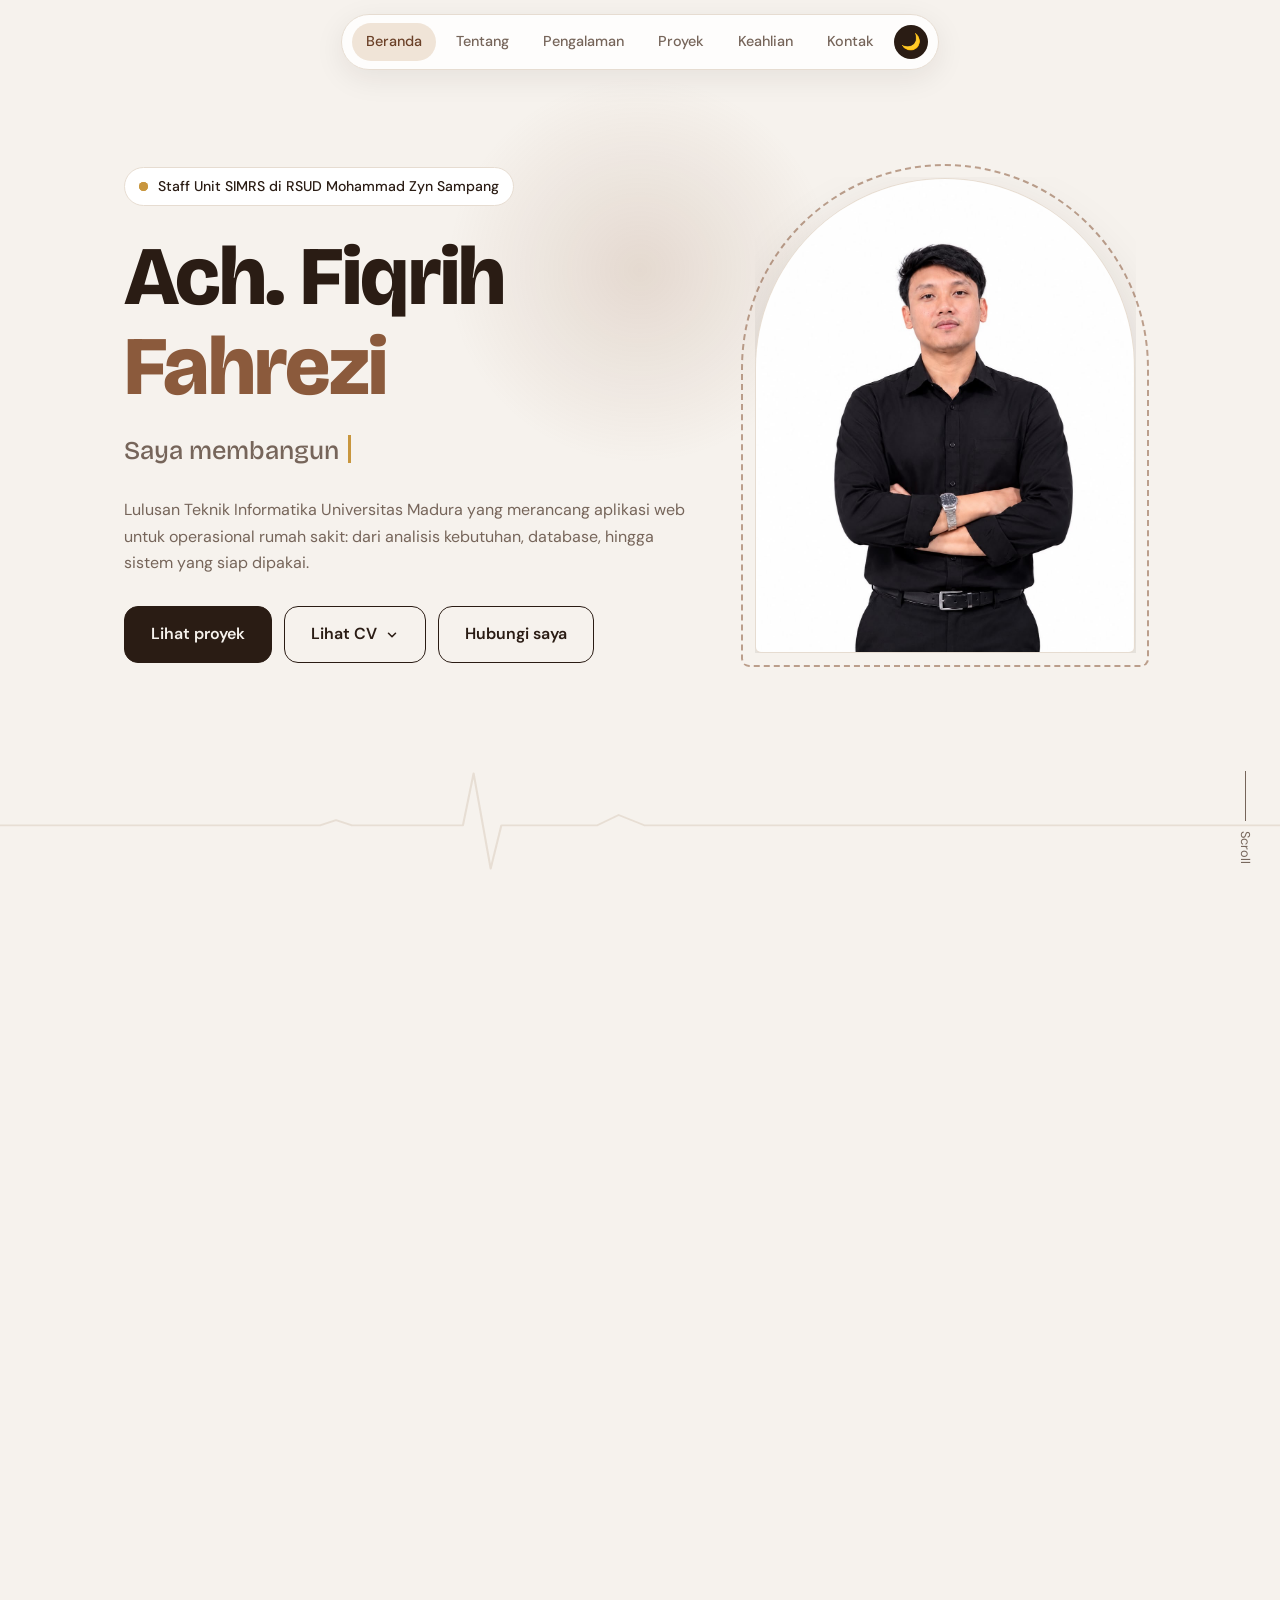
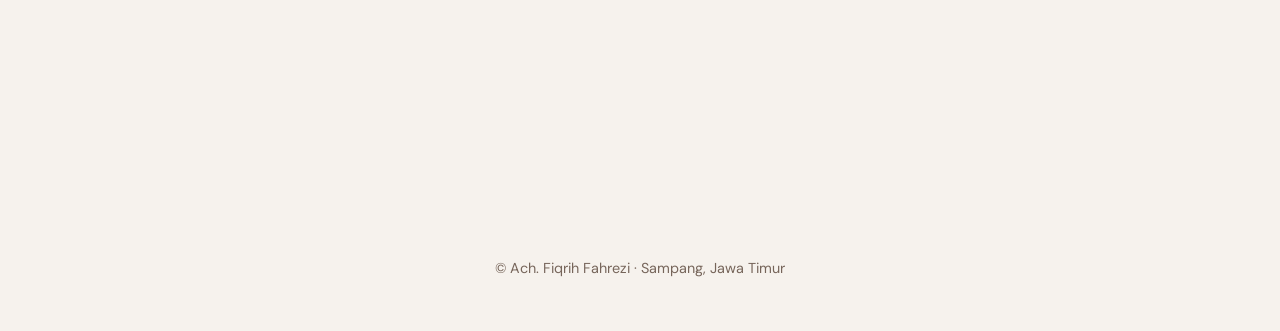
==== commit 7a2e7c0f: "Fix merge conflicts and update index.html content Resolved merge conflicts in index.html and updated" ====
--- a/index.html
+++ b/index.html
@@ -267,7 +267,6 @@
       <div class="cvwrap"><button type="button" class="btn sec" aria-haspopup="menu" aria-expanded="false">Lihat CV <svg class="chev" width="14" height="14" viewBox="0 0 24 24" fill="none" stroke="currentColor" stroke-width="2.6" stroke-linecap="round" stroke-linejoin="round" aria-hidden="true"><path d="M6 9l6 6 6-6"/></svg></button><span class="cvmenu" role="menu"><a role="menuitem" href="cv/cv-id.pdf" target="_blank" rel="noopener"><span class="fl">ID</span><span>Bahasa Indonesia<small>Buka CV format PDF</small></span></a><a role="menuitem" href="cv/cv-en.pdf" target="_blank" rel="noopener"><span class="fl">EN</span><span>English<small>Open CV as PDF</small></span></a></span></div>
       <a class="btn sec" href="#kontak">Hubungi saya</a>
     </div>
-<<<<<<< HEAD
   </div>
   <figure class="photo">
     <div class="frame"><img src="images/fiqrih.jpeg" alt="Foto Ach. Fiqrih Fahrezi" width="760" height="950"></div>
@@ -735,7 +734,7 @@
   </div>
 </div></section>
 
-<<<<<<< HEAD
+
 <section id="kontak"><div class="wrap">
   <div class="cta rv">
     <h2>Punya proyek atau lowongan yang cocok?</h2>
@@ -800,7 +799,6 @@
 $('#grid').innerHTML=projects.map((p,i)=>`<article class="card rv" data-c="${p.c}" style="--d:${(i%3)*.08}s"><span class="tag">${p.tag}</span><h3>${p.t}</h3><p>${p.d}</p><div class="stack">${p.s.map(x=>`<span>${x}</span>`).join('')}</div></article>`).join('');
 $('#skills').innerHTML=skills.map((k,i)=>`<div class="sk rv" style="--d:${(i%3)*.08}s"><h3>${k[0]}</h3><div class="pills">${k[1].map(x=>`<span>${x}</span>`).join('')}</div></div>`).join('');
 
-<<<<<<< HEAD
 /* typing */
 const words=['aplikasi web rumah sakit','sistem inventaris digital','platform belajar online','antarmuka yang mudah dipakai'];
 (function type(){const el=$('#typed');if(reduce){el.textContent=words[0];return}
@@ -917,4 +915,4 @@
 tb.addEventListener('click',()=>setTheme(root.dataset.theme==='dark'?'light':'dark'));
 </script>
 </body>
-</html>+</html>
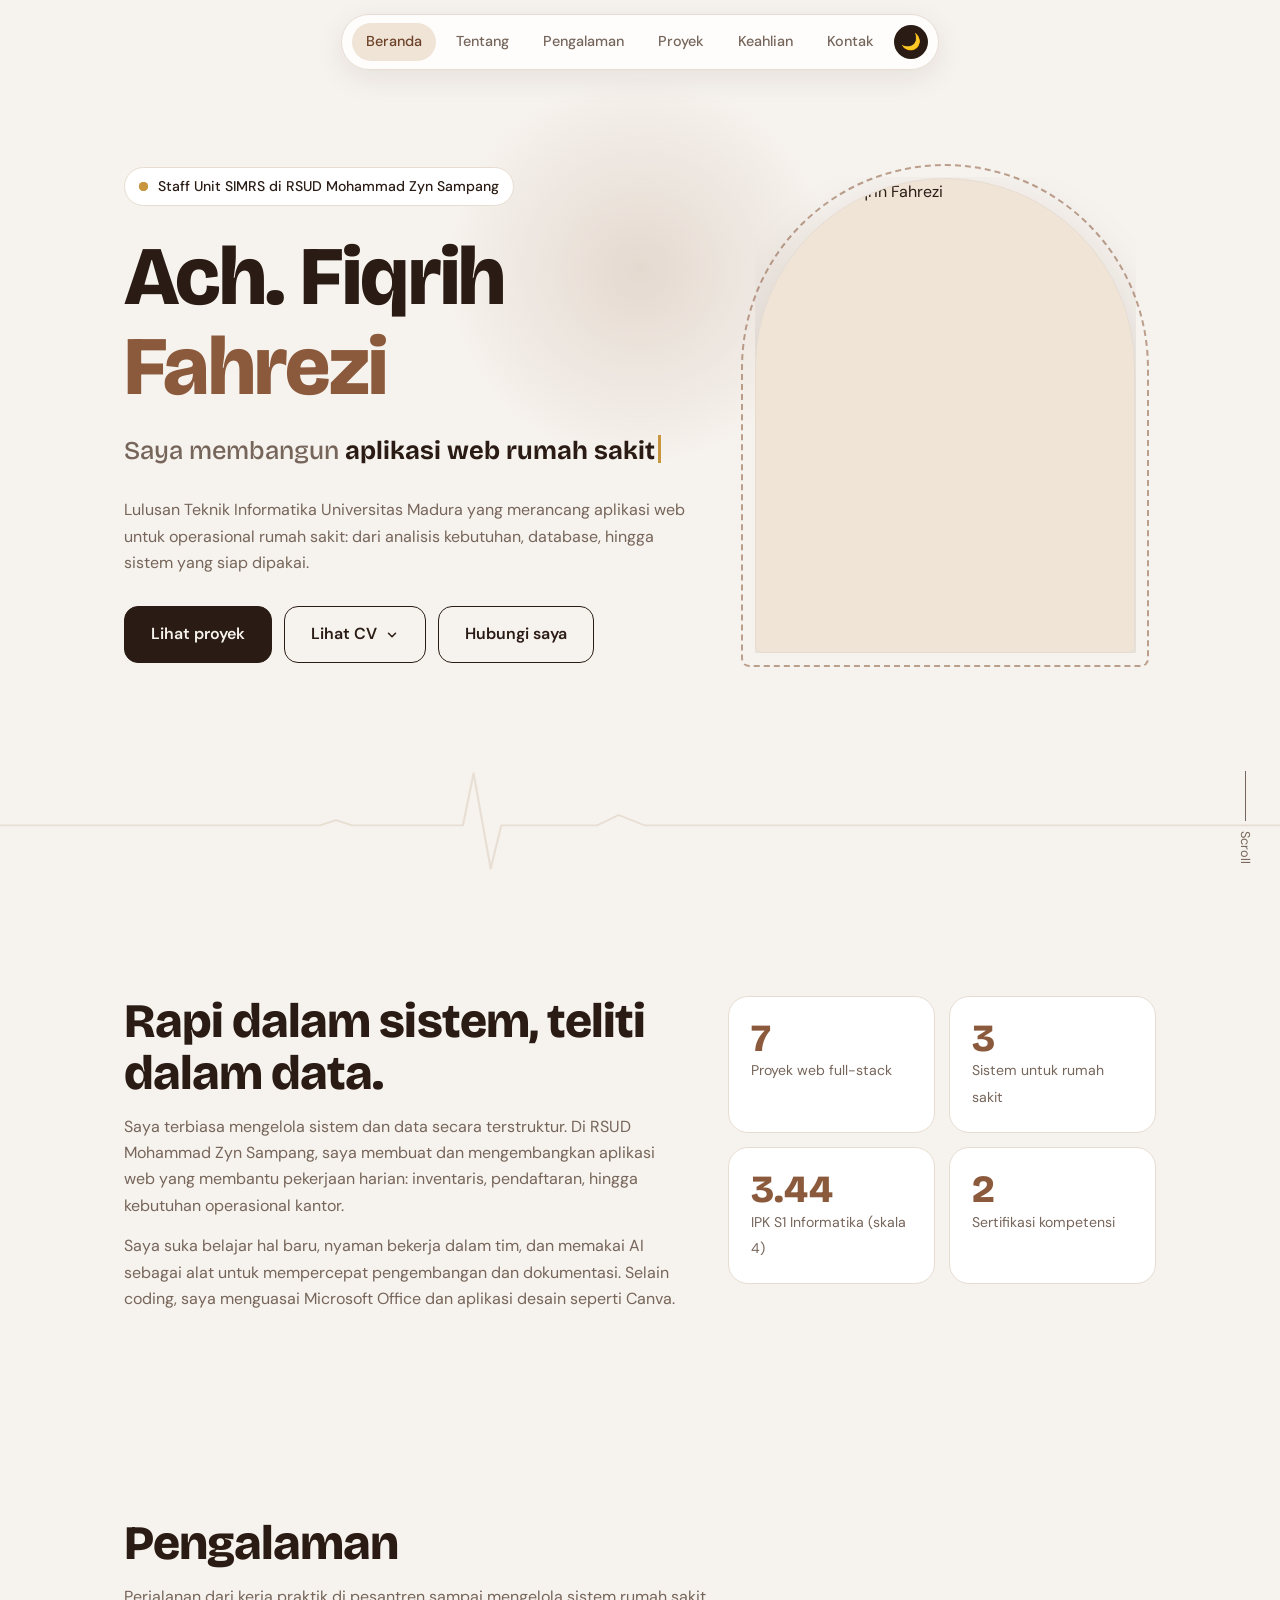
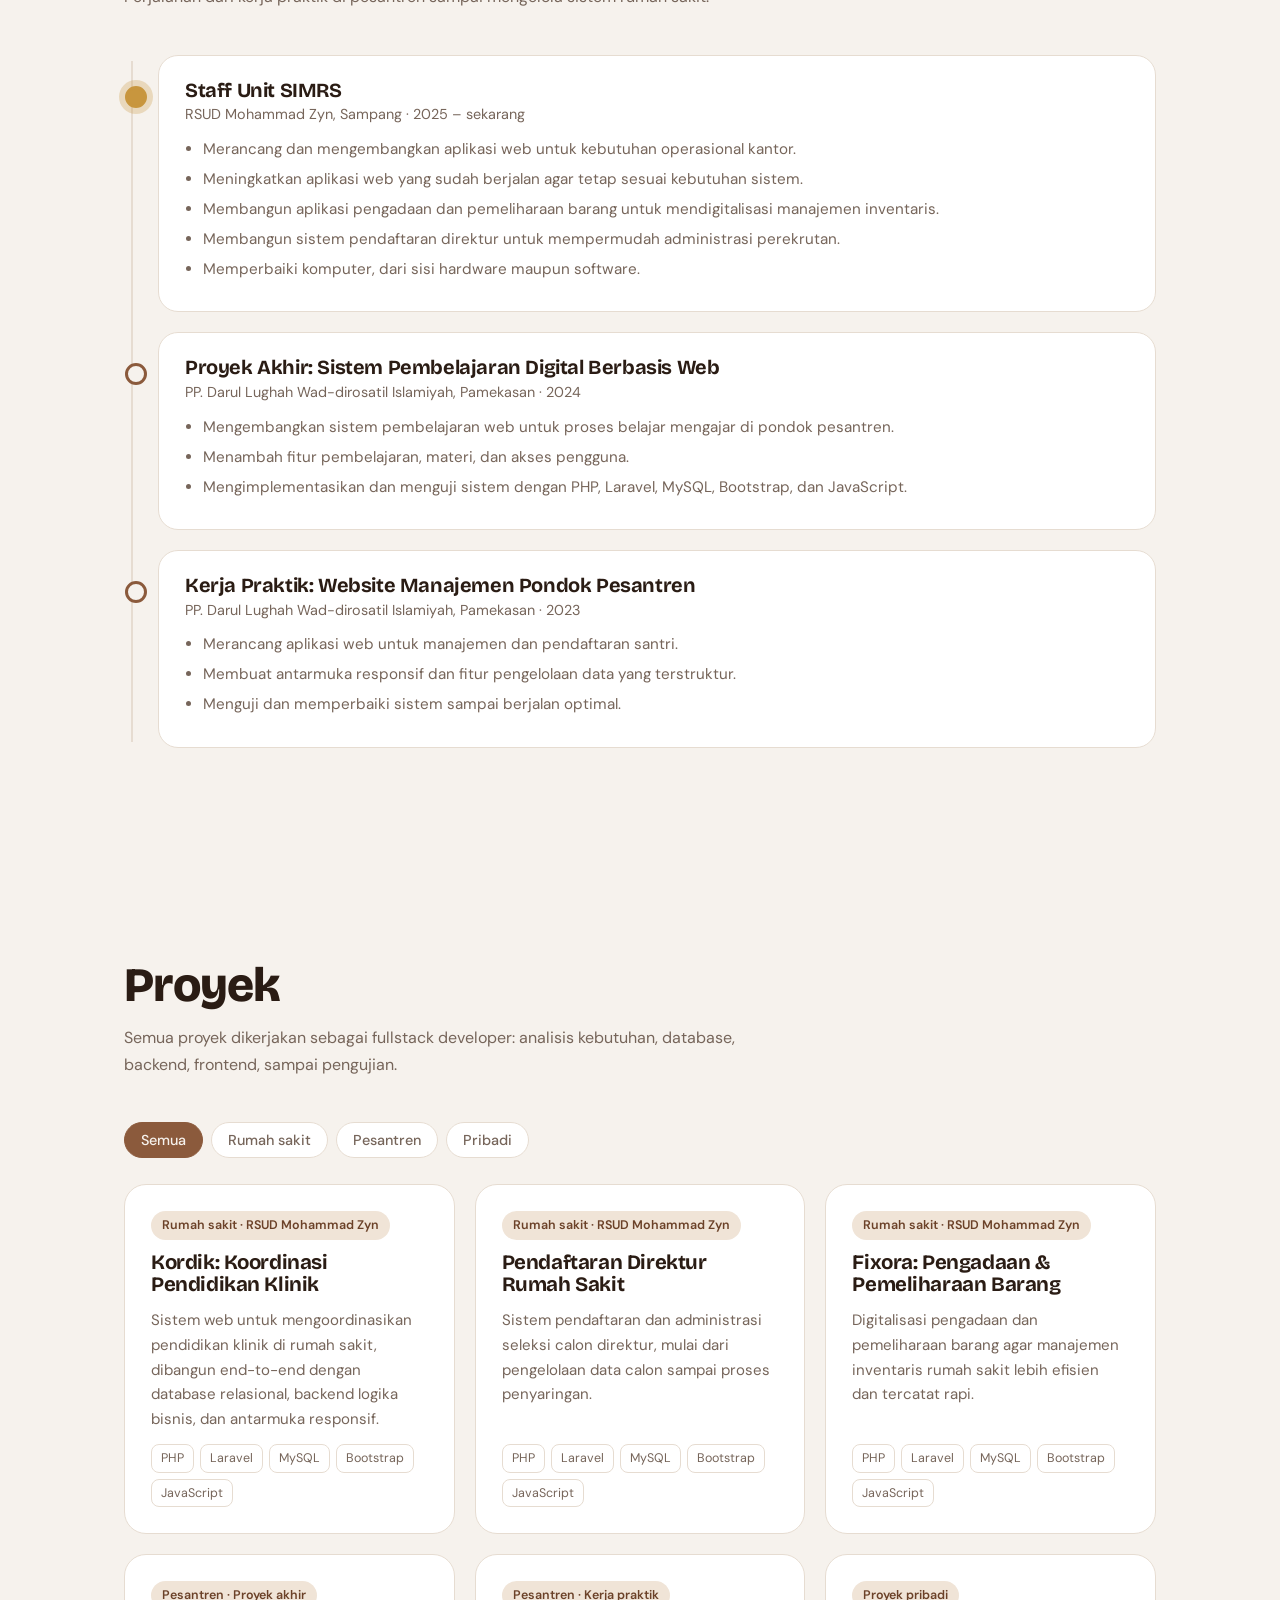
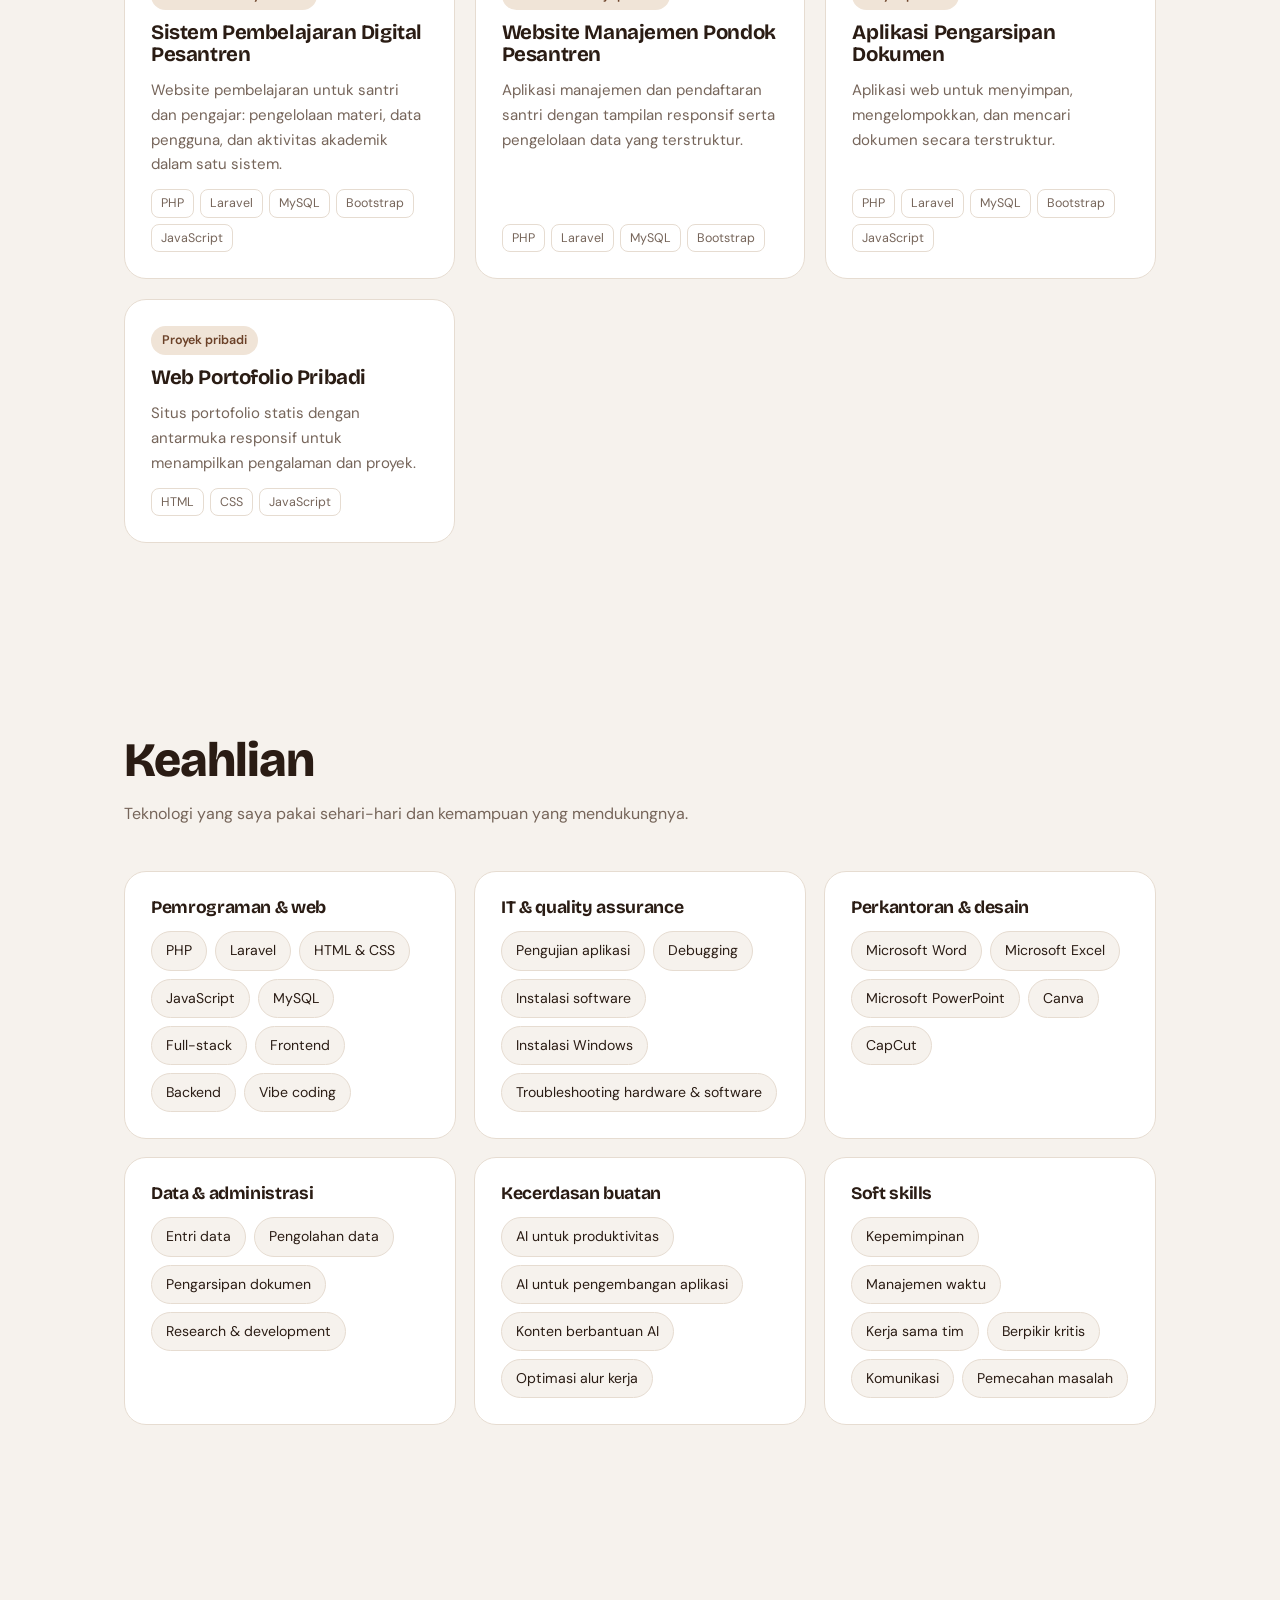
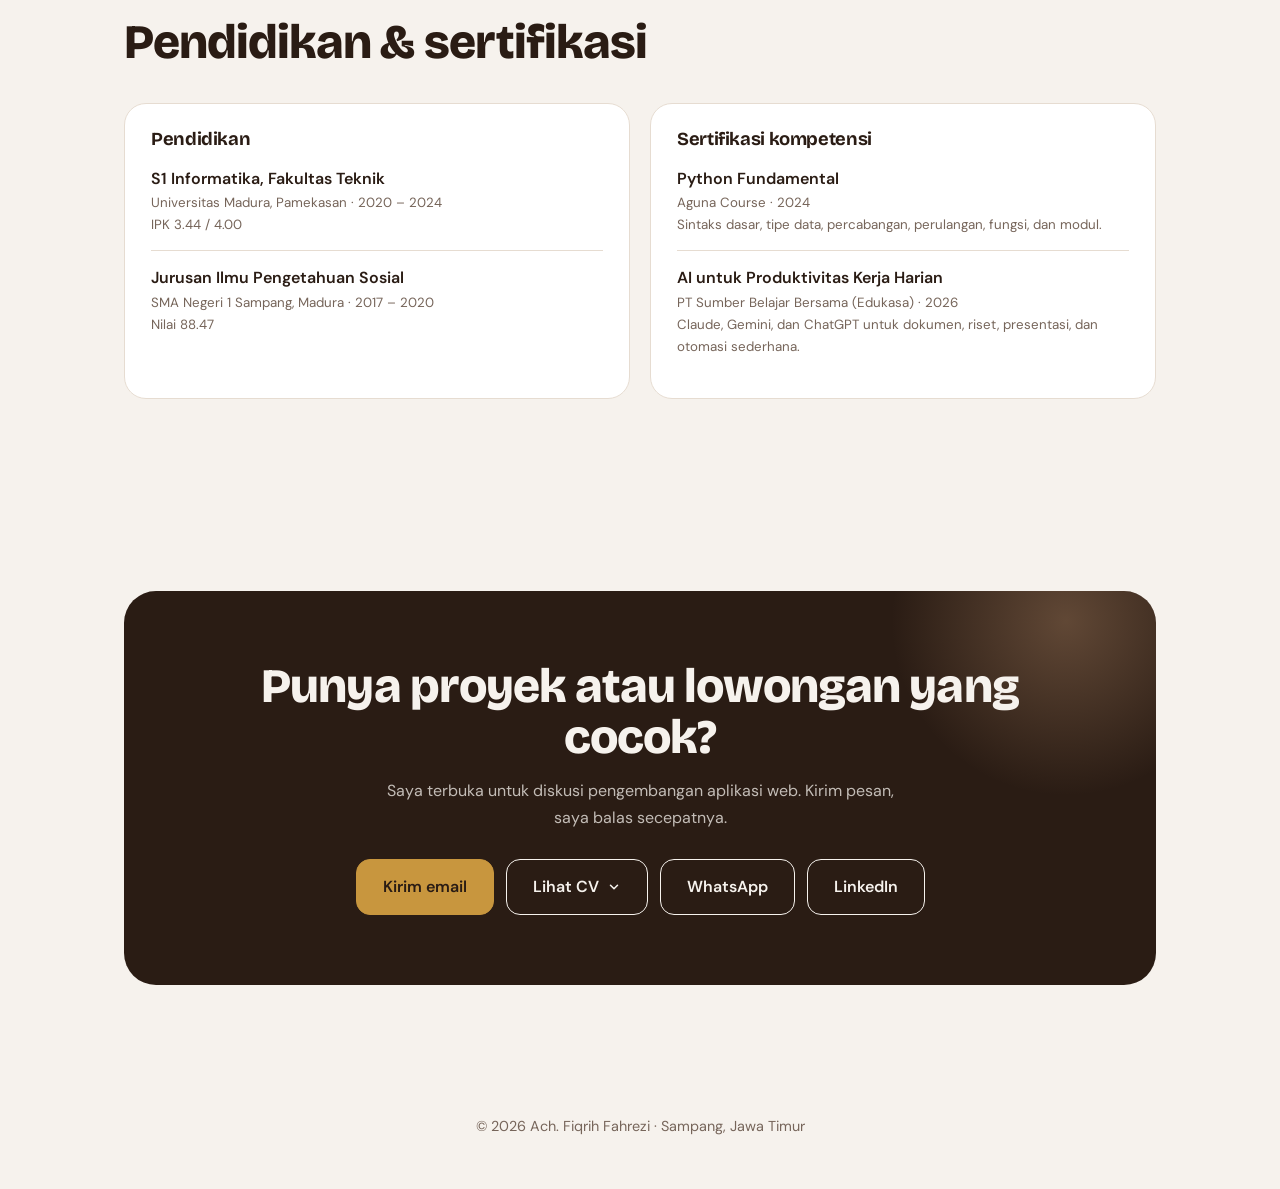
==== commit 33fd05fd: "Update index.html" ====
--- a/index.html
+++ b/index.html
@@ -9,6 +9,7 @@
 <link rel="preconnect" href="https://fonts.googleapis.com">
 <link rel="preconnect" href="https://fonts.gstatic.com" crossorigin>
 <link href="https://fonts.googleapis.com/css2?family=Bricolage+Grotesque:opsz,wght@12..96,500;12..96,700;12..96,800&family=DM+Sans:wght@400;500;600&display=swap" rel="stylesheet">
+<script>addEventListener("error",function(){document.querySelectorAll(".rv.pre").forEach(function(e){e.classList.add("in")})})</script>
 <style>
 :root{
   --bg:#F6F2ED; --surface:#FFFFFF; --ink:#2A1C14; --muted:#76655A; --line:#E6DCD1;
@@ -79,8 +80,9 @@
 @keyframes grow{0%{transform:scaleY(0)}50%{transform:scaleY(1)}100%{transform:scaleY(1);opacity:0}}
 
 /* reveal */
-.rv{opacity:0;transform:translateY(28px);transition:opacity .8s var(--ease),transform .8s var(--ease);transition-delay:var(--d,0s)}
-.rv.in{opacity:1;transform:none}
+.rv{transition:opacity .8s var(--ease),transform .8s var(--ease);transition-delay:var(--d,0s)}
+.rv.pre{opacity:0;transform:translateY(28px)}
+.rv.pre.in{opacity:1;transform:none}
 
 /* about */
 .about{display:grid;grid-template-columns:1.3fr 1fr;gap:48px;align-items:start}
@@ -183,7 +185,7 @@
 }
 @media(prefers-reduced-motion:reduce){
   *,*::before,*::after{animation-duration:.01ms!important;animation-iteration-count:1!important;transition-duration:.01ms!important}
-  .rv{opacity:1;transform:none}
+  .rv.pre{opacity:1;transform:none}
   .hero h1 .ln span{transform:none}
   .ecg path{stroke-dashoffset:0}
 }
@@ -264,12 +266,12 @@
     <p class="sum">Lulusan Teknik Informatika Universitas Madura yang merancang aplikasi web untuk operasional rumah sakit: dari analisis kebutuhan, database, hingga sistem yang siap dipakai.</p>
     <div class="btns">
       <a class="btn pri" href="#proyek">Lihat proyek</a>
-      <div class="cvwrap"><button type="button" class="btn sec" aria-haspopup="menu" aria-expanded="false">Lihat CV <svg class="chev" width="14" height="14" viewBox="0 0 24 24" fill="none" stroke="currentColor" stroke-width="2.6" stroke-linecap="round" stroke-linejoin="round" aria-hidden="true"><path d="M6 9l6 6 6-6"/></svg></button><span class="cvmenu" role="menu"><a role="menuitem" href="cv/cv-id.pdf" target="_blank" rel="noopener"><span class="fl">ID</span><span>Bahasa Indonesia<small>Buka CV format PDF</small></span></a><a role="menuitem" href="cv/cv-en.pdf" target="_blank" rel="noopener"><span class="fl">EN</span><span>English<small>Open CV as PDF</small></span></a></span></div>
+      <div class="cvwrap"><button type="button" class="btn sec" aria-haspopup="menu" aria-expanded="false">Lihat CV <svg class="chev" width="14" height="14" viewBox="0 0 24 24" fill="none" stroke="currentColor" stroke-width="2.6" stroke-linecap="round" stroke-linejoin="round" aria-hidden="true"><path d="M6 9l6 6 6-6"/></svg></button><span class="cvmenu" role="menu"><a role="menuitem" href="cv-id.pdf" target="_blank" rel="noopener"><span class="fl">ID</span><span>Bahasa Indonesia<small>Buka CV format PDF</small></span></a><a role="menuitem" href="cv-en.pdf" target="_blank" rel="noopener"><span class="fl">EN</span><span>English<small>Open CV as PDF</small></span></a></span></div>
       <a class="btn sec" href="#kontak">Hubungi saya</a>
     </div>
   </div>
   <figure class="photo">
-    <div class="frame"><img src="images/fiqrih.jpeg" alt="Foto Ach. Fiqrih Fahrezi" width="760" height="950"></div>
+    <div class="frame"><img src="fiqrih.jpeg" alt="Foto Ach. Fiqrih Fahrezi" width="760" height="950"></div>
   </figure>
   </div>
   <svg class="ecg" viewBox="0 0 1200 150" preserveAspectRatio="none" aria-hidden="true">
@@ -288,383 +290,10 @@
       <p>Saya suka belajar hal baru, nyaman bekerja dalam tim, dan memakai AI sebagai alat untuk mempercepat pengembangan dan dokumentasi. Selain coding, saya menguasai Microsoft Office dan aplikasi desain seperti Canva.</p>
     </div>
     <div class="stats rv" style="--d:.15s">
-      <div class="stat"><b data-n="7">0</b><span>Proyek web full-stack</span></div>
-      <div class="stat"><b data-n="3">0</b><span>Sistem untuk rumah sakit</span></div>
-      <div class="stat"><b data-n="3.44" data-f="2">0</b><span>IPK S1 Informatika (skala 4)</span></div>
-      <div class="stat"><b data-n="2">0</b><span>Sertifikasi kompetensi</span></div>
-=======
-
-    <!-- Mouse Glow -->
-
-    <!-- <div class="cursor"></div>
-
-    <div class="cursor2"></div> -->
-
-    <!-- Animated Background -->
-
-    <div class="gradient"></div>
-
-    <div class="blob blob1"></div>
-
-    <div class="blob blob2"></div>
-
-    <div class="blob blob3"></div>
-
-    <!-- Navbar -->
-
-    <header>
-
-        <div class="logo">
-
-            DEV. 
-
-        </div>
-
-        <nav>
-
-            <a href="#home">Home</a>
-
-            <a href="#about">About</a>
-
-            <a href="#skills">Skills</a>
-
-            <a href="#projects">Projects</a>
-
-            <a href="#contact">Contact</a>
-
-            
-        </nav>
-
-    </header>
-
-    <!-- Hero -->
-
-    <section id="home" class="hero">
-
-        <div class="hero-text">
-
-            <p>Hello 👋 I'm</p>
-
-            <h1>ACH. FIQRIH FAHREZI</h1>
-
-            <h2>
-
-                <span class="typing"></span>
-
-            </h2>
-
-            <p class="desc">
-
-                Creating modern, visually stunning websites with smooth interactions, exceptional user experiences, and clean, maintainable code.
-
-            </p>
-
-            <div class="buttons">
-
-               <a href="cv/Ach. Fiqrih Fahrezi.pdf" download class="btn" target="_blank" > <i class="fa-solid fa-download"></i> Download CV (ID) </a>
-
-                <a href="#projects" class="outline" style="text-decoration: none; display: inline-flex; align-items: center; justify-content: center; padding: 15px 30px; border-radius: 50px; font-weight: bold; cursor: pointer;">
-                    View Project
-                </a>
-
-                <!-- <button class="outline">
-
-                    View Project 
-
-                </button> -->
-
-            </div>
-        </div>
-
-        <div class="hero-image">
-
-            <div class="circle"></div>
-
-            <img src="images/profile.png">
-
-        </div>
-
-    </section>
-
-    <!-- About -->
-
-    <section id="about">
-
-        <h2 class="title">
-
-            About Me
-
-        </h2>
-
-        <div class="about">
-
-            <div>
-
-                <h3>
-
-                    Passionate Web Developer
-
-                </h3>
-
-                <p>
-
-                    Sebagai Full Stack Developer, saya membantu bisnis dan perusahaan membangun aplikasi web yang modern, cepat, dan mudah digunakan. Saya mengembangkan berbagai solusi digital seperti sistem permintaan barang, manajemen inventaris, dashboard admin, rekrutmen, serta aplikasi berbasis web yang dirancang untuk mengotomatisasi proses administrasi, meningkatkan produktivitas, dan mendukung pertumbuhan perusahaan menggunakan Laravel dan teknologi web modern.
-
-                </p>
-
-            </div>
-
-            <div class="stats">
-
-                <div>
-
-                    <h1 data-number="45">3</h1>
-
-                    <p>Projects</p>
-
-                </div>
-
-                <div>
-
-                    <h1 data-number="20">1</h1>
-
-                    <p>Clients</p>
-
-                </div>
-
-                <div>
-
-                    <h1 data-number="3">1</h1>
-
-                    <p>Years</p>
-
-                </div>
-
-            </div>
-
-        </div>
-
-    </section>
-
-    <!-- Skills -->
-
-    <section id="skills">
-
-        <h2 class="title">
-
-            My Skills
-
-        </h2>
-
-        <div class="skill">
-
-            <span>HTML</span>
-
-            <div class="bar">
-
-                <div style="width:95%"></div>
-
-            </div>
-
-        </div>
-
-        <div class="skill">
-
-            <span>CSS</span>
-
-            <div class="bar">
-
-                <div style="width:90%"></div>
-
-            </div>
-
-        </div>
-
-        <div class="skill">
-
-            <span>JavaScript</span>
-
-            <div class="bar">
-
-                <div style="width:88%"></div>
-
-            </div>
-
-        </div>
-
-        <div class="skill">
-
-            <span>Laravel</span>
-
-            <div class="bar">
-
-                <div style="width:92%"></div>
-
-            </div>
-
-        </div>
-
-        <div class="skill">
-
-            <span>Python</span>
-
-            <div class="bar">
-
-                <div style="width:85%"></div>
-
-            </div>
-
-        </div>
-
-    </section>
-
-    <!-- Projects -->
-
-    <section id="projects">
-
-        <h2 class="title">
-
-            Featured Projects
-
-        </h2>
-
-               <div class="cards">
-            <!-- Kartu 1: FIXORA -->
-            <a href="projects/fixora.html" class="card-link">
-                <div class="card">
-                    <img src="images/fixora.png">
-                    <div class="content">
-                        <h3>Dashboard FIXORA</h3>
-                        <p> Pembuatan aplikasi Permintaan dan perbaikan barang  </p><br>
-                        <p>Laravel • MySQL • Boostrap</p>
-                    </div>
-                </div>
-            </a>
-
-            <!-- Kartu 2: Pengadaan -->
-            <a href="#" target="_blank" class="card-link">
-                <div class="card">
-                    <img src="images/project2.png">
-                    <div class="content">
-                        <h3>Pengadaan</h3>
-                        <p>Laravel • MariaDb • Boostrap</p>
-                    </div>
-                </div>
-            </a>
-
-            <!-- Kartu 3: Portfolio -->
-            <a href="#" class="card-link">
-                <div class="card">
-                    <img src="images/portofolio.png">
-                    <div class="content">
-                        <h3>Portfolio</h3>
-                        <p>HTML • CSS • JavaScript</p>
-                    </div>
-                </div>
-            </a>
-        </div>
-
-    </section>
-
-  <!-- Contact -->
-<section id="contact">
-    <h2 class="title">📬 Get In Touch</h2>
-    
-    <div class="contact-wrapper">
-        <!-- Left - Contact Info -->
-        <!-- Left - Services Offered -->
-<div class="contact-info-left">
-    <div class="services-header">
-        <span class="services-badge">
-            <i class="fa-solid fa-briefcase"></i>
-            Freelance Services
-        </span>
-        <h3>I Can Help You With</h3>
-        <p>
-            Di sela-sela pekerjaan utama saya, saya menawarkan jasa freelance 
-            yang bisa dikerjakan secara <strong>WFH</strong> atau <strong>remote</strong>. 
-            Fleksibel dan bisa disesuaikan dengan kebutuhan Anda.
-        </p>
-    </div>
-
-    <!-- Service List -->
-    <div class="services-list">
-        <!-- Service 1 -->
-        <div class="service-item">
-            <div class="service-icon" style="color: #00E5FF;">
-                <i class="fa-solid fa-pen-fancy"></i>
-            </div>
-            <div class="service-content">
-                <h4>Content Writing & Copywriting</h4>
-                <p>Penulisan artikel, caption sosial media, deskripsi produk, dan konten promosi.</p>
-                <span class="service-tag">Remote/WFH</span>
-            </div>
-        </div>
-
-        <!-- Service 2 -->
-        <div class="service-item">
-            <div class="service-icon" style="color: #ffd93d;">
-                <i class="fa-solid fa-database"></i>
-            </div>
-            <div class="service-content">
-                <h4>Data Entry & Admin Support</h4>
-
-                <p>Input data,整理 file, rekap laporan, administrasi online, dan dokumentasi.</p>
-
-                <p>Input data, file, rekap laporan, administrasi online, dan dokumentasi.</p>
-
-                <span class="service-tag">Remote/WFH</span>
-            </div>
-        </div>
-
-        <!-- Service 3 -->
-        <div class="service-item">
-            <div class="service-icon" style="color: #ff6b6b;">
-                <i class="fa-solid fa-file-word"></i>
-            </div>
-            <div class="service-content">
-                <h4>Document & Report Writing</h4>
-                <p>Pembuatan laporan, proposal, surat menyurat, dan dokumen administrasi.</p>
-                <span class="service-tag">Remote/WFH</span>
-            </div>
-        </div>
-
-        <!-- Service 4 -->
-        <div class="service-item">
-            <div class="service-icon" style="color: #a29bfe;">
-                <i class="fa-solid fa-file-pdf"></i>
-            </div>
-            <div class="service-content">
-                <h4>Design & Layout Simple</h4>
-                <p>Desain sederhana: poster, pamflet, infografis, dan presentasi.</p>
-                <span class="service-tag">Remote/WFH</span>
-            </div>
-        </div>
-
-        <!-- Service 5 -->
-        <div class="service-item">
-            <div class="service-icon" style="color: #ffd93d;">
-                <i class="fa-solid fa-clock"></i>
-            </div>
-            <div class="service-content">
-                <h4>Virtual Assistant</h4>
-                <p>Asisten online: manajemen email, jadwal, riset, dan tugas administratif lainnya.</p>
-                <span class="service-tag">Remote/WFH</span>
-            </div>
-        </div>
-
-        <!-- Service 6 -->
-        <div class="service-item">
-            <div class="service-icon" style="color: #6bcbff;">
-                <i class="fa-solid fa-language"></i>
-            </div>
-            <div class="service-content">
-                <h4>Translation & Proofreading</h4>
-                <p>Terjemahan Indonesia-Inggris dan proofreading dokumen.</p>
-                <span class="service-tag">Remote/WFH</span>
-            </div>
-        </div>
->>>>>>> origin/main
+      <div class="stat"><b data-n="7">7</b><span>Proyek web full-stack</span></div>
+      <div class="stat"><b data-n="3">3</b><span>Sistem untuk rumah sakit</span></div>
+      <div class="stat"><b data-n="3.44" data-f="2">3.44</b><span>IPK S1 Informatika (skala 4)</span></div>
+      <div class="stat"><b data-n="2">2</b><span>Sertifikasi kompetensi</span></div>
     </div>
   </div>
 </div></section>
@@ -709,13 +338,28 @@
     <button class="chip on" data-f="all">Semua</button><button class="chip" data-f="rs">Rumah sakit</button>
     <button class="chip" data-f="pes">Pesantren</button><button class="chip" data-f="pri">Pribadi</button>
   </div>
-  <div class="grid" id="grid"></div>
+  <div class="grid" id="grid">
+    <article class="card rv" data-c="rs" style="--d:0s"><span class="tag">Rumah sakit · RSUD Mohammad Zyn</span><h3>Kordik: Koordinasi Pendidikan Klinik</h3><p>Sistem web untuk mengoordinasikan pendidikan klinik di rumah sakit, dibangun end-to-end dengan database relasional, backend logika bisnis, dan antarmuka responsif.</p><div class="stack"><span>PHP</span><span>Laravel</span><span>MySQL</span><span>Bootstrap</span><span>JavaScript</span></div></article>
+    <article class="card rv" data-c="rs" style="--d:0.08s"><span class="tag">Rumah sakit · RSUD Mohammad Zyn</span><h3>Pendaftaran Direktur Rumah Sakit</h3><p>Sistem pendaftaran dan administrasi seleksi calon direktur, mulai dari pengelolaan data calon sampai proses penyaringan.</p><div class="stack"><span>PHP</span><span>Laravel</span><span>MySQL</span><span>Bootstrap</span><span>JavaScript</span></div></article>
+    <article class="card rv" data-c="rs" style="--d:0.16s"><span class="tag">Rumah sakit · RSUD Mohammad Zyn</span><h3>Fixora: Pengadaan & Pemeliharaan Barang</h3><p>Digitalisasi pengadaan dan pemeliharaan barang agar manajemen inventaris rumah sakit lebih efisien dan tercatat rapi.</p><div class="stack"><span>PHP</span><span>Laravel</span><span>MySQL</span><span>Bootstrap</span><span>JavaScript</span></div></article>
+    <article class="card rv" data-c="pes" style="--d:0s"><span class="tag">Pesantren · Proyek akhir</span><h3>Sistem Pembelajaran Digital Pesantren</h3><p>Website pembelajaran untuk santri dan pengajar: pengelolaan materi, data pengguna, dan aktivitas akademik dalam satu sistem.</p><div class="stack"><span>PHP</span><span>Laravel</span><span>MySQL</span><span>Bootstrap</span><span>JavaScript</span></div></article>
+    <article class="card rv" data-c="pes" style="--d:0.08s"><span class="tag">Pesantren · Kerja praktik</span><h3>Website Manajemen Pondok Pesantren</h3><p>Aplikasi manajemen dan pendaftaran santri dengan tampilan responsif serta pengelolaan data yang terstruktur.</p><div class="stack"><span>PHP</span><span>Laravel</span><span>MySQL</span><span>Bootstrap</span></div></article>
+    <article class="card rv" data-c="pri" style="--d:0.16s"><span class="tag">Proyek pribadi</span><h3>Aplikasi Pengarsipan Dokumen</h3><p>Aplikasi web untuk menyimpan, mengelompokkan, dan mencari dokumen secara terstruktur.</p><div class="stack"><span>PHP</span><span>Laravel</span><span>MySQL</span><span>Bootstrap</span><span>JavaScript</span></div></article>
+    <article class="card rv" data-c="pri" style="--d:0s"><span class="tag">Proyek pribadi</span><h3>Web Portofolio Pribadi</h3><p>Situs portofolio statis dengan antarmuka responsif untuk menampilkan pengalaman dan proyek.</p><div class="stack"><span>HTML</span><span>CSS</span><span>JavaScript</span></div></article>
+  </div>
 </div></section>
 
 <section id="keahlian"><div class="wrap">
   <h2 class="rv">Keahlian</h2>
   <p class="lead rv">Teknologi yang saya pakai sehari-hari dan kemampuan yang mendukungnya.</p>
-  <div class="skills" id="skills"></div>
+  <div class="skills" id="skills">
+    <div class="sk rv" style="--d:0s"><h3>Pemrograman & web</h3><div class="pills"><span>PHP</span><span>Laravel</span><span>HTML & CSS</span><span>JavaScript</span><span>MySQL</span><span>Full-stack</span><span>Frontend</span><span>Backend</span><span>Vibe coding</span></div></div>
+    <div class="sk rv" style="--d:0.08s"><h3>IT & quality assurance</h3><div class="pills"><span>Pengujian aplikasi</span><span>Debugging</span><span>Instalasi software</span><span>Instalasi Windows</span><span>Troubleshooting hardware & software</span></div></div>
+    <div class="sk rv" style="--d:0.16s"><h3>Perkantoran & desain</h3><div class="pills"><span>Microsoft Word</span><span>Microsoft Excel</span><span>Microsoft PowerPoint</span><span>Canva</span><span>CapCut</span></div></div>
+    <div class="sk rv" style="--d:0s"><h3>Data & administrasi</h3><div class="pills"><span>Entri data</span><span>Pengolahan data</span><span>Pengarsipan dokumen</span><span>Research & development</span></div></div>
+    <div class="sk rv" style="--d:0.08s"><h3>Kecerdasan buatan</h3><div class="pills"><span>AI untuk produktivitas</span><span>AI untuk pengembangan aplikasi</span><span>Konten berbantuan AI</span><span>Optimasi alur kerja</span></div></div>
+    <div class="sk rv" style="--d:0.16s"><h3>Soft skills</h3><div class="pills"><span>Kepemimpinan</span><span>Manajemen waktu</span><span>Kerja sama tim</span><span>Berpikir kritis</span><span>Komunikasi</span><span>Pemecahan masalah</span></div></div>
+  </div>
 </div></section>
 
 <section id="pendidikan"><div class="wrap">
@@ -734,38 +378,15 @@
   </div>
 </div></section>
 
-
 <section id="kontak"><div class="wrap">
   <div class="cta rv">
     <h2>Punya proyek atau lowongan yang cocok?</h2>
     <p>Saya terbuka untuk diskusi pengembangan aplikasi web. Kirim pesan, saya balas secepatnya.</p>
     <div class="btns" style="justify-content:center">
       <a class="btn pri" href="mailto:contactfiqrih@gmail.com">Kirim email</a>
-      <div class="cvwrap up"><button type="button" class="btn " aria-haspopup="menu" aria-expanded="false">Lihat CV <svg class="chev" width="14" height="14" viewBox="0 0 24 24" fill="none" stroke="currentColor" stroke-width="2.6" stroke-linecap="round" stroke-linejoin="round" aria-hidden="true"><path d="M6 9l6 6 6-6"/></svg></button><span class="cvmenu" role="menu"><a role="menuitem" href="cv/cv-id.pdf" target="_blank" rel="noopener"><span class="fl">ID</span><span>Bahasa Indonesia<small>Buka CV format PDF</small></span></a><a role="menuitem" href="cv/cv-en.pdf" target="_blank" rel="noopener"><span class="fl">EN</span><span>English<small>Open CV as PDF</small></span></a></span></div>
+      <div class="cvwrap up"><button type="button" class="btn " aria-haspopup="menu" aria-expanded="false">Lihat CV <svg class="chev" width="14" height="14" viewBox="0 0 24 24" fill="none" stroke="currentColor" stroke-width="2.6" stroke-linecap="round" stroke-linejoin="round" aria-hidden="true"><path d="M6 9l6 6 6-6"/></svg></button><span class="cvmenu" role="menu"><a role="menuitem" href="cv-id.pdf" target="_blank" rel="noopener"><span class="fl">ID</span><span>Bahasa Indonesia<small>Buka CV format PDF</small></span></a><a role="menuitem" href="cv-en.pdf" target="_blank" rel="noopener"><span class="fl">EN</span><span>English<small>Open CV as PDF</small></span></a></span></div>
       <a class="btn" href="https://wa.me/6281911982396" target="_blank" rel="noopener">WhatsApp</a>
       <a class="btn" href="https://linkedin.com/in/fiqrih-fahrezi-729b002b8" target="_blank" rel="noopener">LinkedIn</a>
-=======
-    <div class="social-links">
-        <a href="https://www.linkedin.com/in/fiqrih-fahrezi-729b002b8" target="_blank" aria-label="LinkedIn">
-            <i class="fa-brands fa-linkedin-in"></i>
-        </a>
-        <a href="#" target="_blank" aria-label="GitHub">
-            <i class="fa-brands fa-github"></i>
-        </a>
-        <a href="https://wa.me/6281911982396" target="_blank" aria-label="WhatsApp">
-            <i class="fa-brands fa-whatsapp"></i>
-        </a>
-        <a href="https://www.instagram.com/fiqrihfahrezi_?igsi=OXJyNDEydmk4NW9w" target="_blank" aria-label="Instagram">
-            <i class="fa-brands fa-instagram"></i>
-        </a>
-
-        <a href="mailto:fiqrihfahrezi127@gmail.com" aria-label="Email">
-
-        <a href="mailto:contactfiqrih@gmail.com" aria-label="Email">
-
-            <i class="fa-solid fa-envelope"></i>
-        </a>
->>>>>>> origin/main
     </div>
   </div>
 </div></section>
@@ -778,26 +399,6 @@
 const reduce=matchMedia('(prefers-reduced-motion:reduce)').matches;
 $('#yr').textContent=new Date().getFullYear();
 
-/* data */
-const projects=[
- {t:'Kordik: Koordinasi Pendidikan Klinik',c:'rs',tag:'Rumah sakit · RSUD Mohammad Zyn',d:'Sistem web untuk mengoordinasikan pendidikan klinik di rumah sakit, dibangun end-to-end dengan database relasional, backend logika bisnis, dan antarmuka responsif.',s:['PHP','Laravel','MySQL','Bootstrap','JavaScript']},
- {t:'Pendaftaran Direktur Rumah Sakit',c:'rs',tag:'Rumah sakit · RSUD Mohammad Zyn',d:'Sistem pendaftaran dan administrasi seleksi calon direktur, mulai dari pengelolaan data calon sampai proses penyaringan.',s:['PHP','Laravel','MySQL','Bootstrap','JavaScript']},
- {t:'Fixora: Pengadaan & Pemeliharaan Barang',c:'rs',tag:'Rumah sakit · RSUD Mohammad Zyn',d:'Digitalisasi pengadaan dan pemeliharaan barang agar manajemen inventaris rumah sakit lebih efisien dan tercatat rapi.',s:['PHP','Laravel','MySQL','Bootstrap','JavaScript']},
- {t:'Sistem Pembelajaran Digital Pesantren',c:'pes',tag:'Pesantren · Proyek akhir',d:'Website pembelajaran untuk santri dan pengajar: pengelolaan materi, data pengguna, dan aktivitas akademik dalam satu sistem.',s:['PHP','Laravel','MySQL','Bootstrap','JavaScript']},
- {t:'Website Manajemen Pondok Pesantren',c:'pes',tag:'Pesantren · Kerja praktik',d:'Aplikasi manajemen dan pendaftaran santri dengan tampilan responsif serta pengelolaan data yang terstruktur.',s:['PHP','Laravel','MySQL','Bootstrap']},
- {t:'Aplikasi Pengarsipan Dokumen',c:'pri',tag:'Proyek pribadi',d:'Aplikasi web untuk menyimpan, mengelompokkan, dan mencari dokumen secara terstruktur.',s:['PHP','Laravel','MySQL','Bootstrap','JavaScript']},
- {t:'Web Portofolio Pribadi',c:'pri',tag:'Proyek pribadi',d:'Situs portofolio statis dengan antarmuka responsif untuk menampilkan pengalaman dan proyek.',s:['HTML','CSS','JavaScript']}
-];
-const skills=[
- ['Pemrograman & web',['PHP','Laravel','HTML & CSS','JavaScript','MySQL','Full-stack','Frontend','Backend','Vibe coding']],
- ['IT & quality assurance',['Pengujian aplikasi','Debugging','Instalasi software','Instalasi Windows','Troubleshooting hardware & software']],
- ['Perkantoran & desain',['Microsoft Word','Microsoft Excel','Microsoft PowerPoint','Canva','CapCut']],
- ['Data & administrasi',['Entri data','Pengolahan data','Pengarsipan dokumen','Research & development']],
- ['Kecerdasan buatan',['AI untuk produktivitas','AI untuk pengembangan aplikasi','Konten berbantuan AI','Optimasi alur kerja']],
- ['Soft skills',['Kepemimpinan','Manajemen waktu','Kerja sama tim','Berpikir kritis','Komunikasi','Pemecahan masalah']]
-];
-$('#grid').innerHTML=projects.map((p,i)=>`<article class="card rv" data-c="${p.c}" style="--d:${(i%3)*.08}s"><span class="tag">${p.tag}</span><h3>${p.t}</h3><p>${p.d}</p><div class="stack">${p.s.map(x=>`<span>${x}</span>`).join('')}</div></article>`).join('');
-$('#skills').innerHTML=skills.map((k,i)=>`<div class="sk rv" style="--d:${(i%3)*.08}s"><h3>${k[0]}</h3><div class="pills">${k[1].map(x=>`<span>${x}</span>`).join('')}</div></div>`).join('');
 
 /* typing */
 const words=['aplikasi web rumah sakit','sistem inventaris digital','platform belajar online','antarmuka yang mudah dipakai'];
@@ -812,70 +413,9 @@
 /* reveal + counters */
 const count=el=>{const n=+el.dataset.n,f=+el.dataset.f||0;if(reduce){el.textContent=n.toFixed(f);return}
  const t0=performance.now();(function s(t){const p=Math.min((t-t0)/1400,1),e=1-Math.pow(1-p,4);el.textContent=(n*e).toFixed(f);if(p<1)requestAnimationFrame(s)})(t0)};
-const io=new IntersectionObserver(es=>es.forEach(e=>{if(e.isIntersecting){e.target.classList.add('in');$$('[data-n]',e.target).forEach(count);io.unobserve(e.target)}}),{threshold:.15});
-$$('.rv').forEach(el=>io.observe(el));
-=======
-    <!-- CTA Buttons -->
-
-    <div class="cta-actions">
-        <a href="mailto:fiqrihfahrezi127@gmail.com?subject=Lowongan%20Pekerjaan%20-%20Full%20Stack%20Developer&body=Halo%20Fiqrih,%0A%0ASaya%20tertarik%20dengan%20portofolio%20Anda%20dan%20ingin%20mengundang%20Anda%20untuk%20bergabung%20dengan%20tim%20kami.%0A%0ABerikut%20detail%20lowongan:%0A-%20Posisi:%0A-%20Lokasi:%0A-%20Tipe%20Pekerjaan:%0A%0ATerima%20kasih." 
-
-    <!-- <div class="cta-actions">
-        <a href="mailto:contactfiqrih@gmail.com?subject=Lowongan%20Pekerjaan%20-%20Full%20Stack%20Developer&body=Halo%20Fiqrih,%0A%0ASaya%20tertarik%20dengan%20portofolio%20Anda%20dan%20ingin%20mengundang%20Anda%20untuk%20bergabung%20dengan%20tim%20kami.%0A%0ABerikut%20detail%20lowongan:%0A-%20Posisi:%0A-%20Lokasi:%0A-%20Tipe%20Pekerjaan:%0A%0ATerima%20kasih." 
-
-           class="cta-btn cta-primary">
-            <i class="fa-regular fa-envelope"></i>
-            Kirim Email
-            <span class="btn-sub">Langsung ke HRD</span>
-        </a>
-        
-        <a href="https://wa.me/6281911982396?text=Halo%20Fiqrih,%0A%0ASaya%20tertarik%20dengan%20portofolio%20Anda.%20Saya%20melihat%20Anda%20seorang%20Full%20Stack%20Developer%20yang%20handal.%0A%0AApakah%20Anda%20saat%20ini%20mencari%20pekerjaan%20atau%20open%20for%20collaboration?%0A%0AMari%20kita%20bicarakan%20lebih%20lanjut." 
-           class="cta-btn cta-whatsapp">
-            <i class="fa-brands fa-whatsapp"></i>
-            Chat WhatsApp
-            <span class="btn-sub">Respon Cepat</span>
-        </a>
-
-    </div>
-
-    </div> 
-
-
-    <!-- Quick Info -->
-    <div class="quick-info">
-        <div class="info-item">
-            <i class="fa-regular fa-file-pdf"></i>
-            <div>
-                <span>CV / Resume</span>
-
-                <a href="cv/cv_fiqrih_fahrezi.pdf" download>
-
-                <a href="cv/Ach. Fiqrih Fahrezi.pdf" download>
-
-                    Download <i class="fa-solid fa-download"></i>
-                </a>
-            </div>
-        </div>
-        <div class="info-item">
-            <i class="fa-brands fa-linkedin"></i>
-            <div>
-                <span>LinkedIn</span>
-                <a href="https://www.linkedin.com/in/fiqrih-fahrezi-729b002b8" target="_blank">
-                    Connect <i class="fa-solid fa-arrow-up-right-from-square"></i>
-                </a>
-            </div>
-        </div>
-        <div class="info-item">
-            <i class="fa-brands fa-github"></i>
-            <div>
-                <span>GitHub</span>
-                <a href="#" target="_blank">
-                    Portfolio <i class="fa-solid fa-arrow-up-right-from-square"></i>
-                </a>
-            </div>
-        </div>
-    </div>
->>>>>>> origin/main
+$$('.rv').forEach(el=>{if(el.getBoundingClientRect().top>innerHeight*.92){el.classList.add('pre');$$('[data-n]',el).forEach(b=>b.textContent=(0).toFixed(+b.dataset.f||0))}});
+const revealAll=()=>{$$('.rv.pre:not(.in)').forEach(el=>{if(el.getBoundingClientRect().top<innerHeight*.92){el.classList.add('in');$$('[data-n]',el).forEach(count)}})};
+addEventListener('scroll',revealAll,{passive:true});addEventListener('resize',revealAll);addEventListener('load',revealAll);setTimeout(revealAll,300);
 
 /* filters */
 $('#filters').addEventListener('click',e=>{const b=e.target.closest('.chip');if(!b)return;
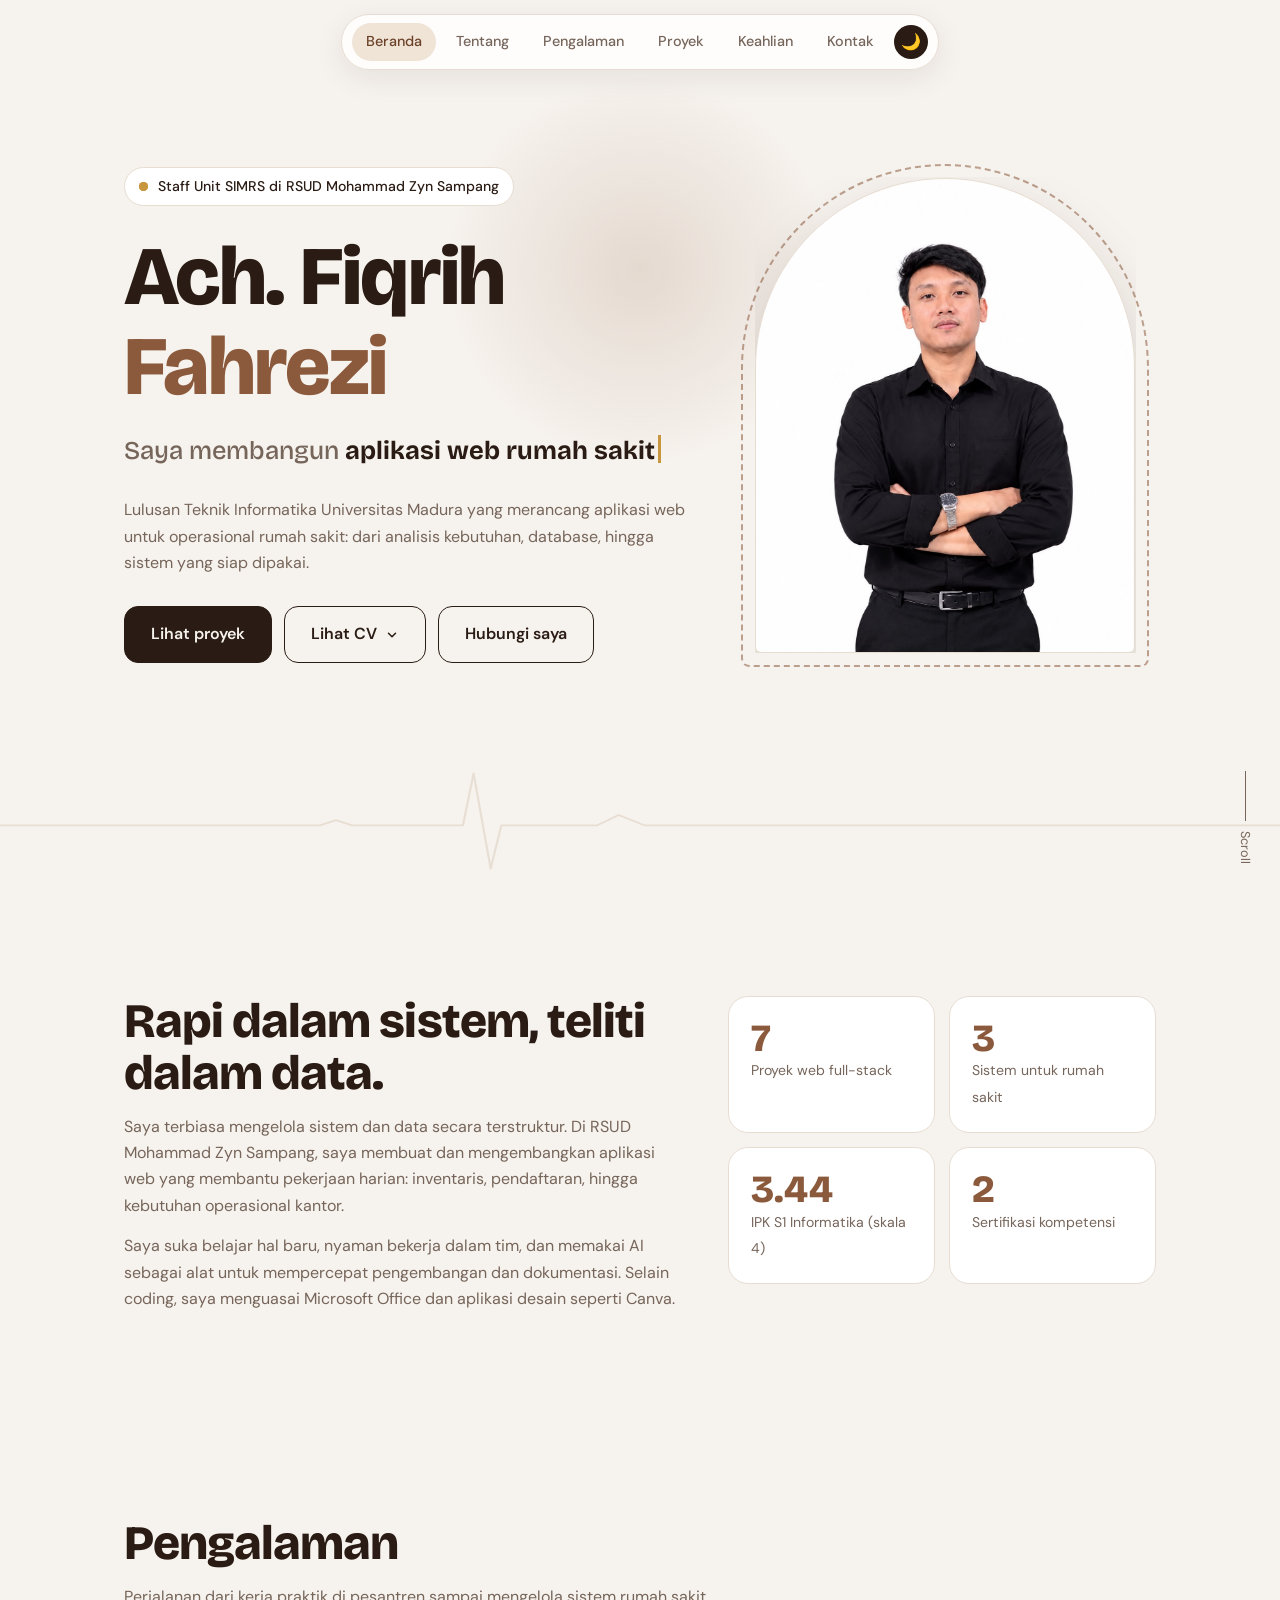
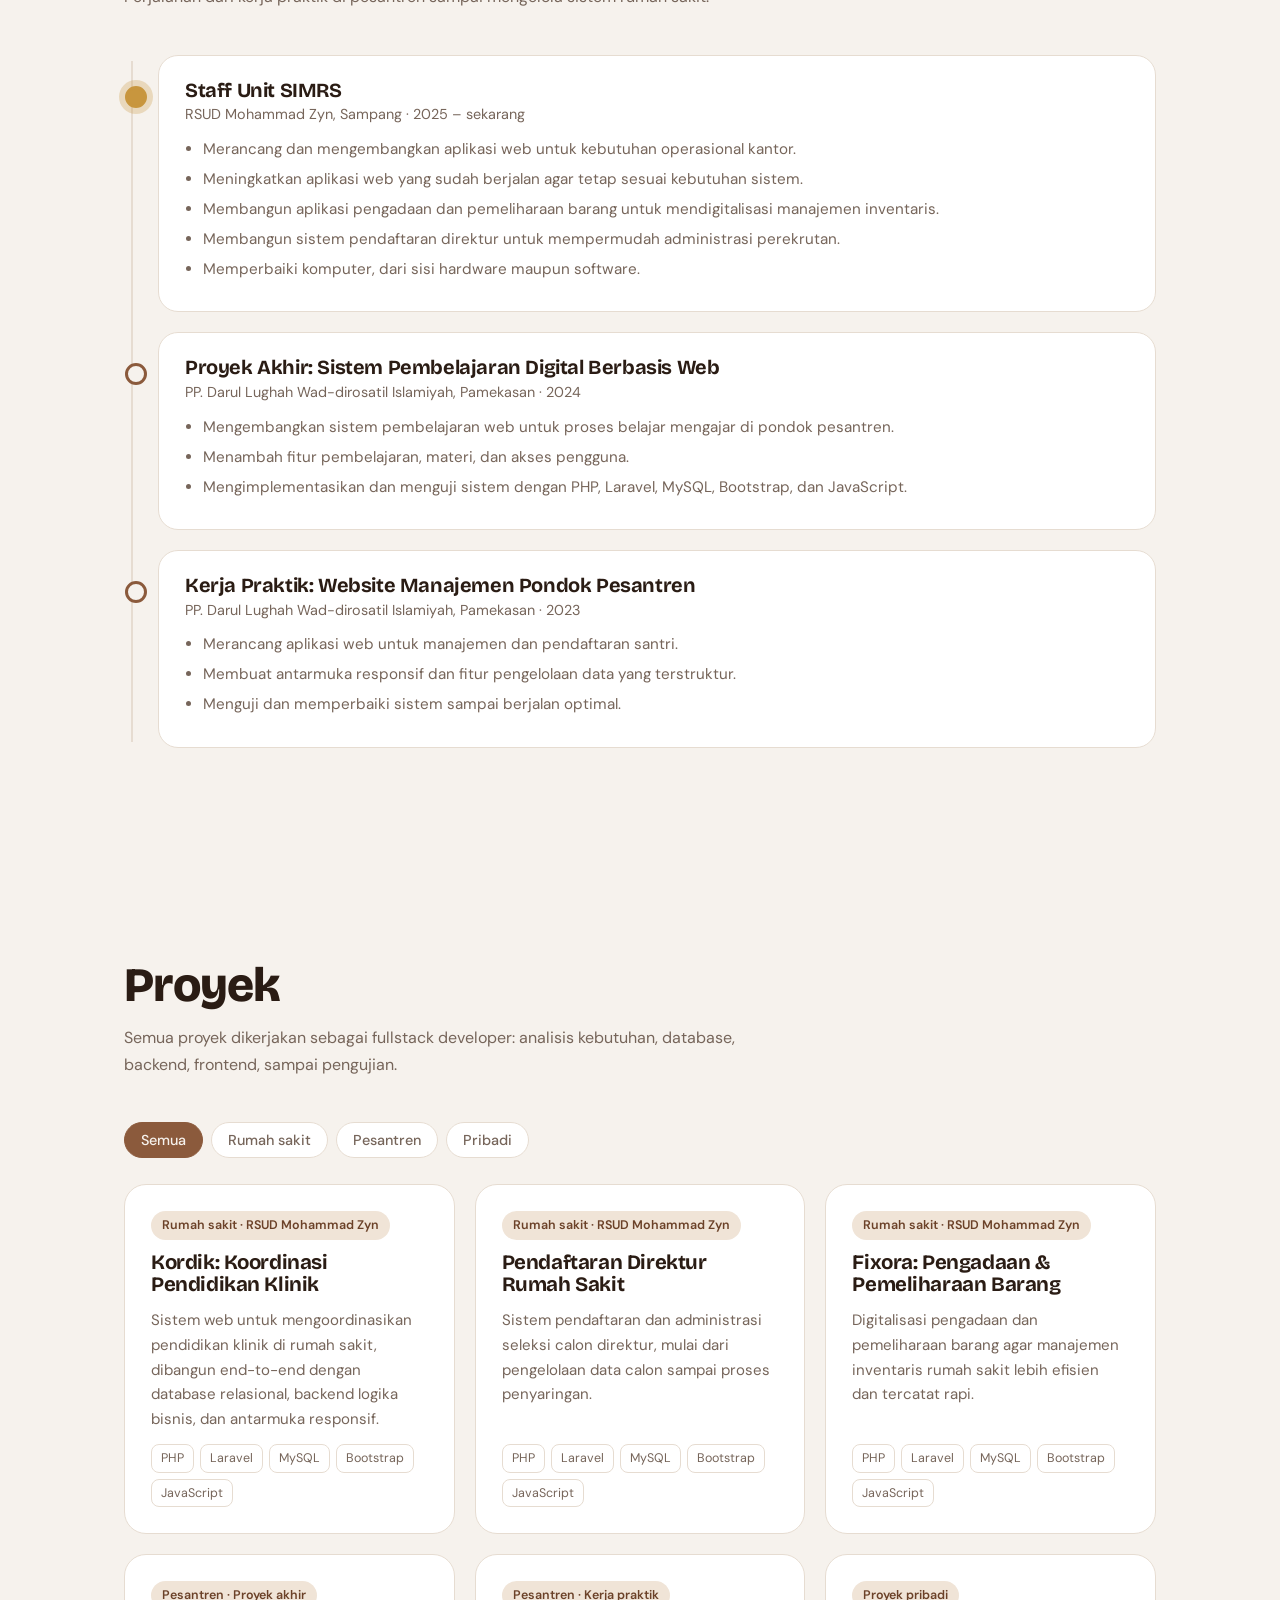
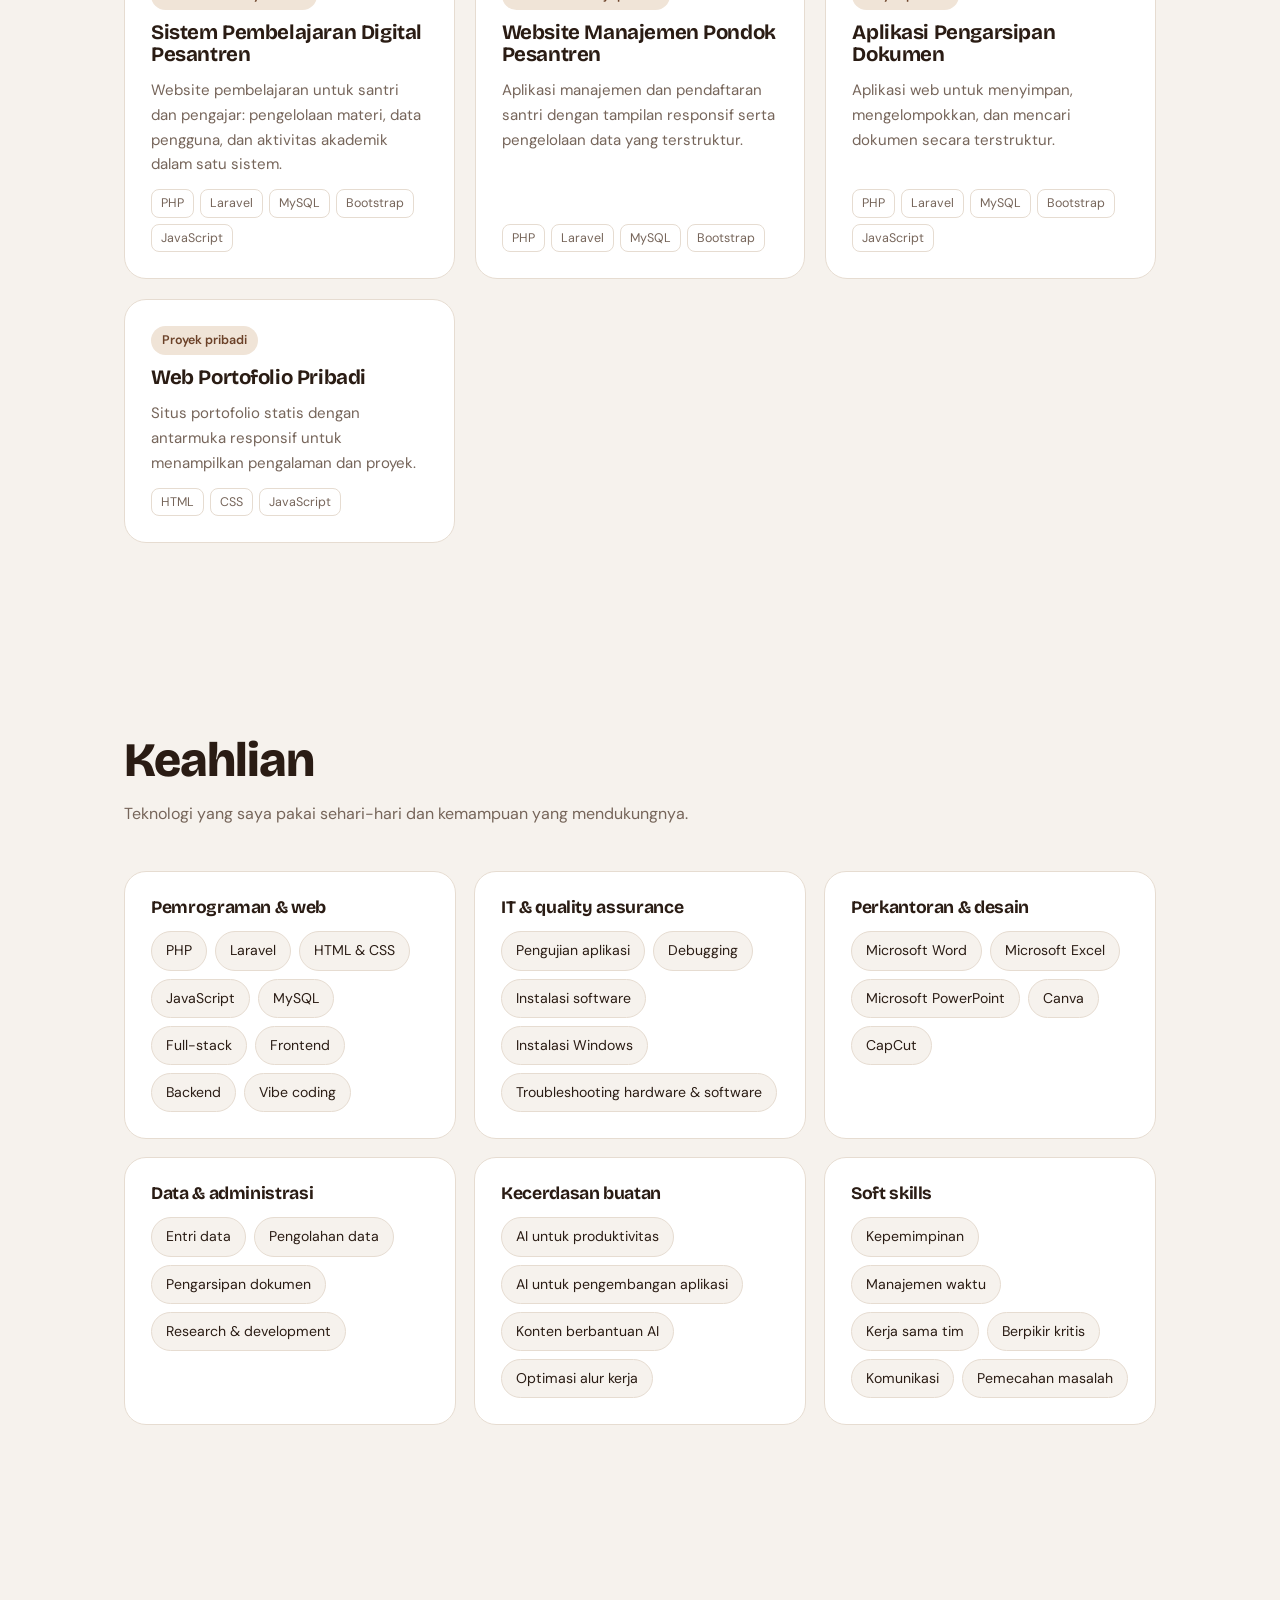
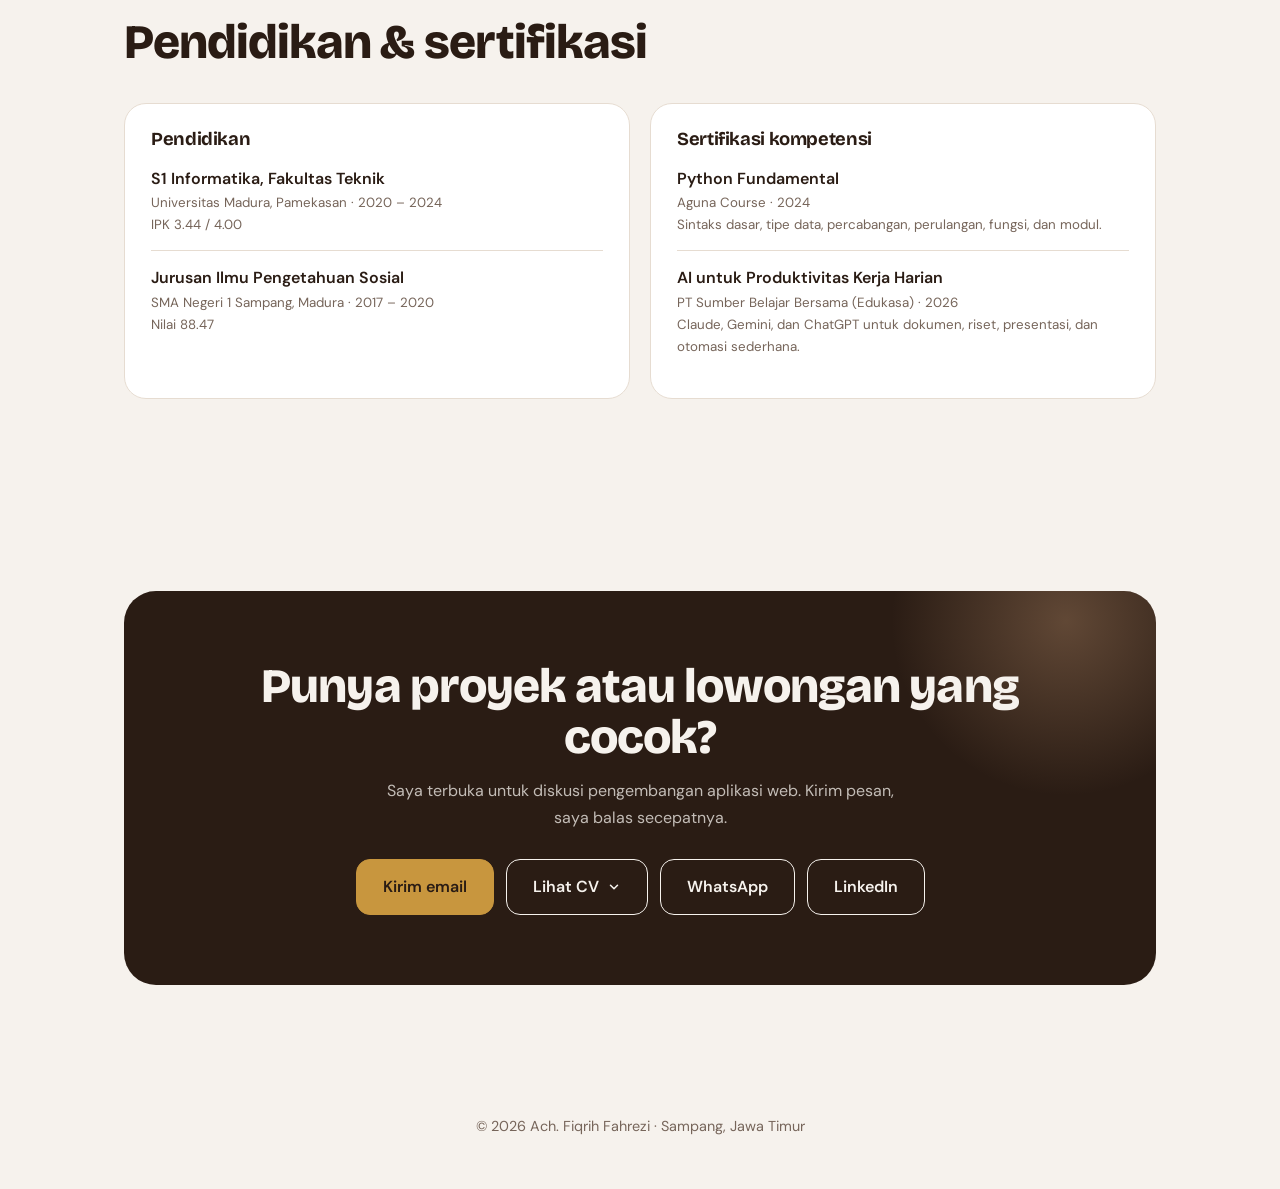
==== commit e9a82cda: "Update index.html" ====
--- a/index.html
+++ b/index.html
@@ -266,12 +266,12 @@
     <p class="sum">Lulusan Teknik Informatika Universitas Madura yang merancang aplikasi web untuk operasional rumah sakit: dari analisis kebutuhan, database, hingga sistem yang siap dipakai.</p>
     <div class="btns">
       <a class="btn pri" href="#proyek">Lihat proyek</a>
-      <div class="cvwrap"><button type="button" class="btn sec" aria-haspopup="menu" aria-expanded="false">Lihat CV <svg class="chev" width="14" height="14" viewBox="0 0 24 24" fill="none" stroke="currentColor" stroke-width="2.6" stroke-linecap="round" stroke-linejoin="round" aria-hidden="true"><path d="M6 9l6 6 6-6"/></svg></button><span class="cvmenu" role="menu"><a role="menuitem" href="cv-id.pdf" target="_blank" rel="noopener"><span class="fl">ID</span><span>Bahasa Indonesia<small>Buka CV format PDF</small></span></a><a role="menuitem" href="cv-en.pdf" target="_blank" rel="noopener"><span class="fl">EN</span><span>English<small>Open CV as PDF</small></span></a></span></div>
+      <div class="cvwrap"><button type="button" class="btn sec" aria-haspopup="menu" aria-expanded="false">Lihat CV <svg class="chev" width="14" height="14" viewBox="0 0 24 24" fill="none" stroke="currentColor" stroke-width="2.6" stroke-linecap="round" stroke-linejoin="round" aria-hidden="true"><path d="M6 9l6 6 6-6"/></svg></button><span class="cvmenu" role="menu"><a role="menuitem" href="cv/cv-id.pdf" target="_blank" rel="noopener"><span class="fl">ID</span><span>Bahasa Indonesia<small>Buka CV format PDF</small></span></a><a role="menuitem" href="cv/cv-en.pdf" target="_blank" rel="noopener"><span class="fl">EN</span><span>English<small>Open CV as PDF</small></span></a></span></div>
       <a class="btn sec" href="#kontak">Hubungi saya</a>
     </div>
   </div>
   <figure class="photo">
-    <div class="frame"><img src="fiqrih.jpeg" alt="Foto Ach. Fiqrih Fahrezi" width="760" height="950"></div>
+    <div class="frame"><img src="images/fiqrih.jpeg" alt="Foto Ach. Fiqrih Fahrezi" width="760" height="950"></div>
   </figure>
   </div>
   <svg class="ecg" viewBox="0 0 1200 150" preserveAspectRatio="none" aria-hidden="true">
@@ -384,7 +384,7 @@
     <p>Saya terbuka untuk diskusi pengembangan aplikasi web. Kirim pesan, saya balas secepatnya.</p>
     <div class="btns" style="justify-content:center">
       <a class="btn pri" href="mailto:contactfiqrih@gmail.com">Kirim email</a>
-      <div class="cvwrap up"><button type="button" class="btn " aria-haspopup="menu" aria-expanded="false">Lihat CV <svg class="chev" width="14" height="14" viewBox="0 0 24 24" fill="none" stroke="currentColor" stroke-width="2.6" stroke-linecap="round" stroke-linejoin="round" aria-hidden="true"><path d="M6 9l6 6 6-6"/></svg></button><span class="cvmenu" role="menu"><a role="menuitem" href="cv-id.pdf" target="_blank" rel="noopener"><span class="fl">ID</span><span>Bahasa Indonesia<small>Buka CV format PDF</small></span></a><a role="menuitem" href="cv-en.pdf" target="_blank" rel="noopener"><span class="fl">EN</span><span>English<small>Open CV as PDF</small></span></a></span></div>
+      <div class="cvwrap up"><button type="button" class="btn " aria-haspopup="menu" aria-expanded="false">Lihat CV <svg class="chev" width="14" height="14" viewBox="0 0 24 24" fill="none" stroke="currentColor" stroke-width="2.6" stroke-linecap="round" stroke-linejoin="round" aria-hidden="true"><path d="M6 9l6 6 6-6"/></svg></button><span class="cvmenu" role="menu"><a role="menuitem" href="cv/cv-id.pdf" target="_blank" rel="noopener"><span class="fl">ID</span><span>Bahasa Indonesia<small>Buka CV format PDF</small></span></a><a role="menuitem" href="cv/cv-en.pdf" target="_blank" rel="noopener"><span class="fl">EN</span><span>English<small>Open CV as PDF</small></span></a></span></div>
       <a class="btn" href="https://wa.me/6281911982396" target="_blank" rel="noopener">WhatsApp</a>
       <a class="btn" href="https://linkedin.com/in/fiqrih-fahrezi-729b002b8" target="_blank" rel="noopener">LinkedIn</a>
     </div>
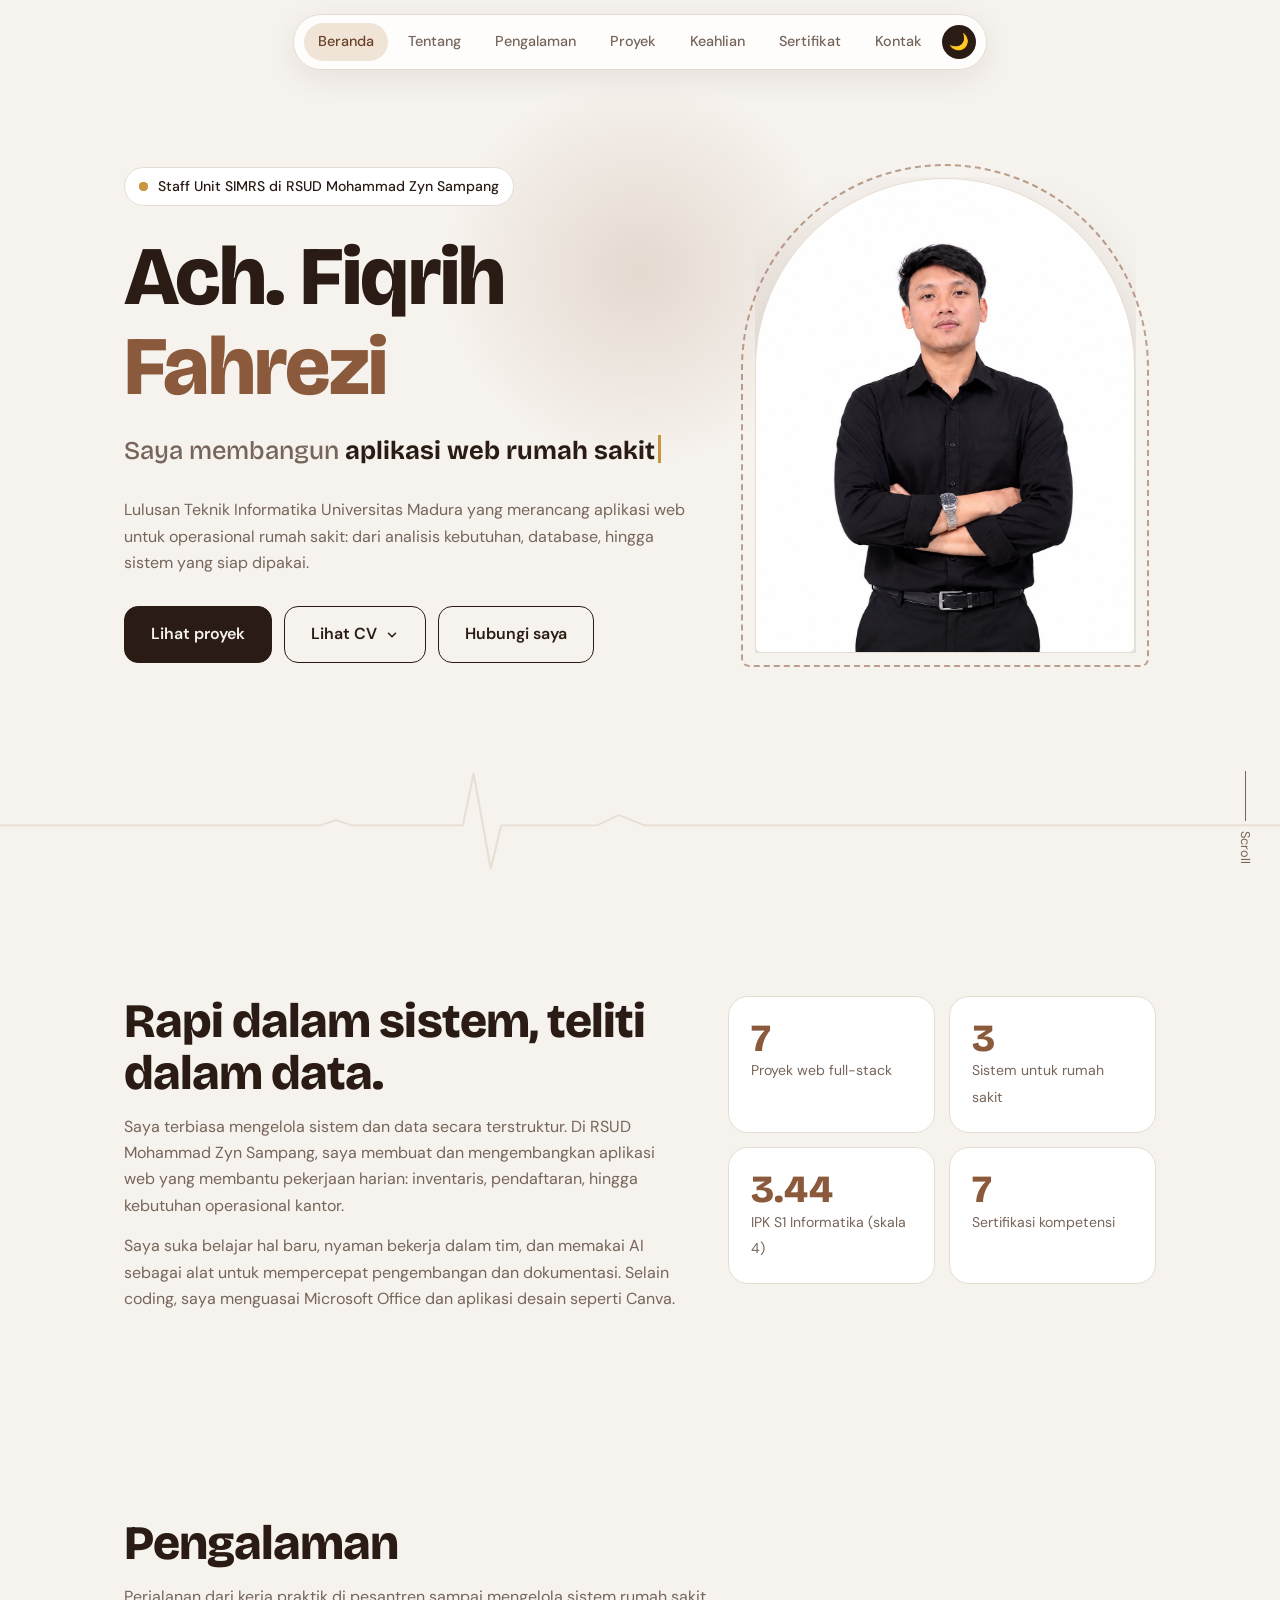
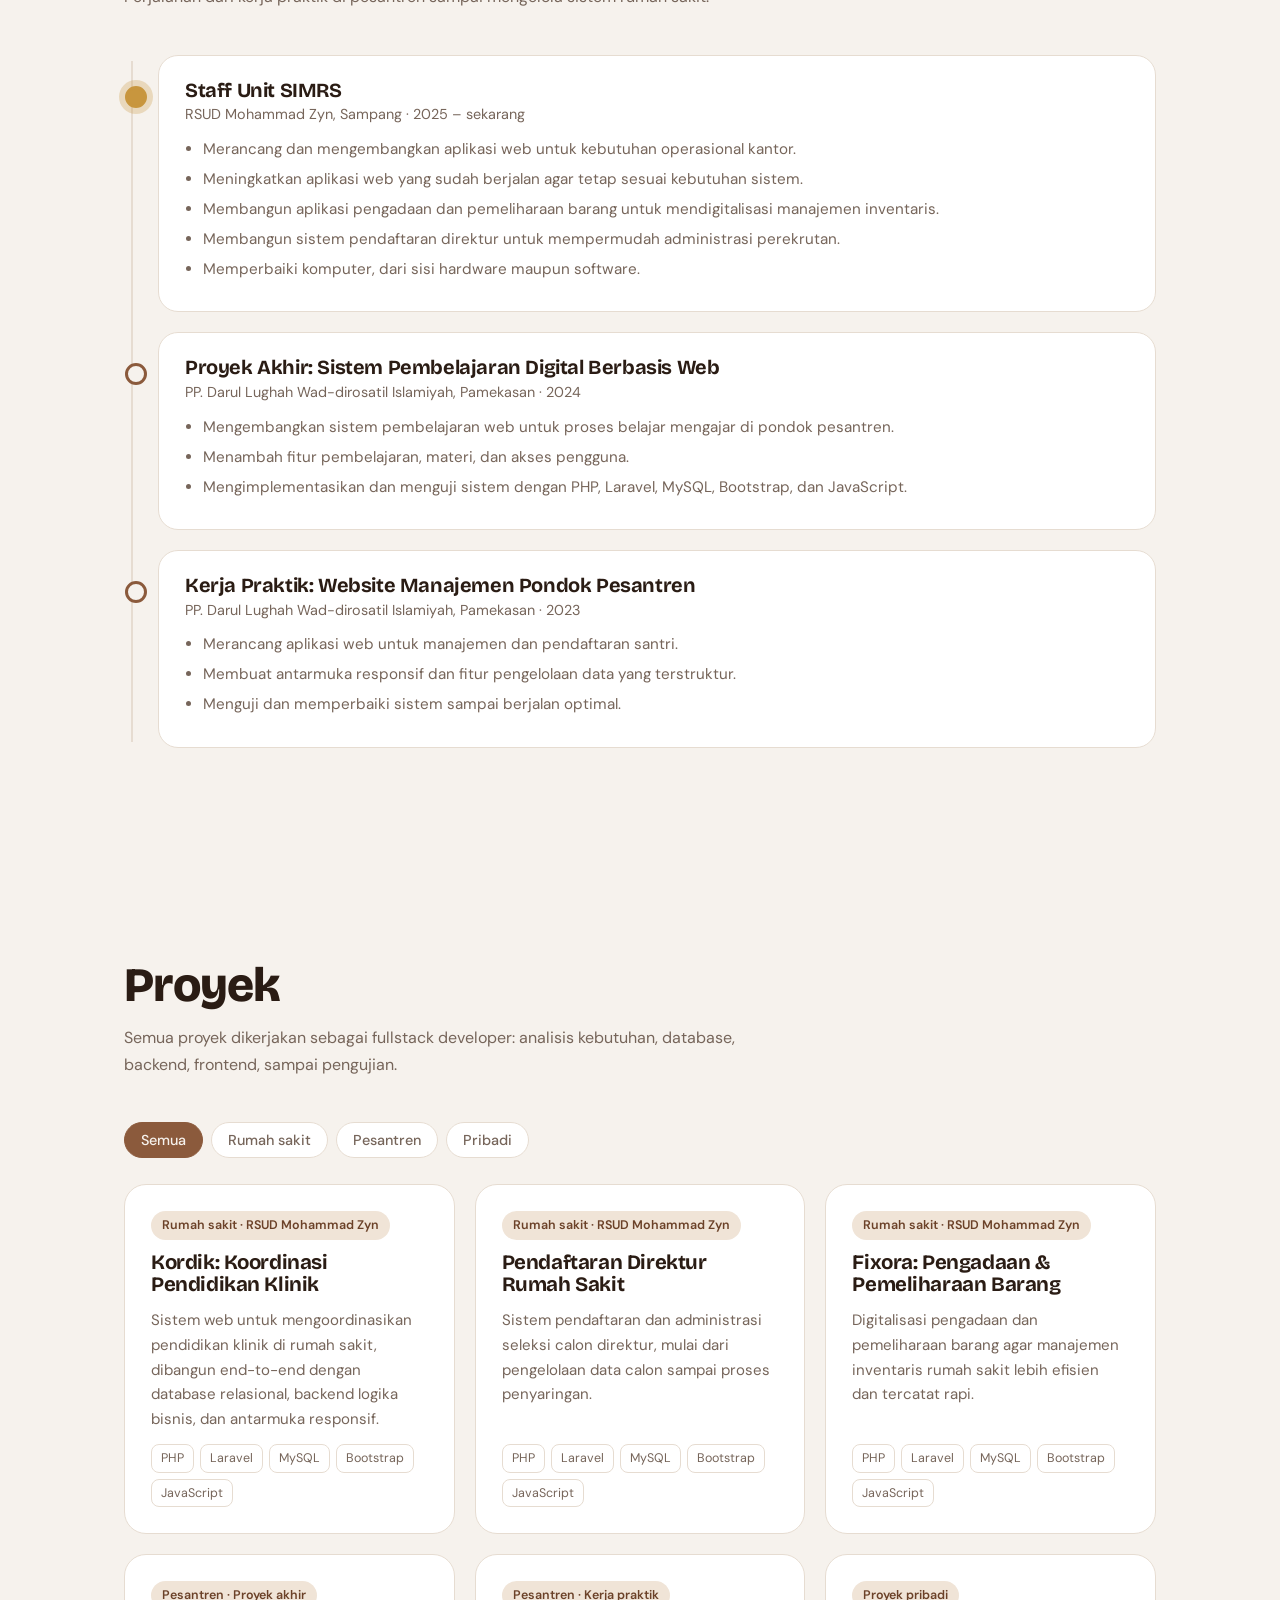
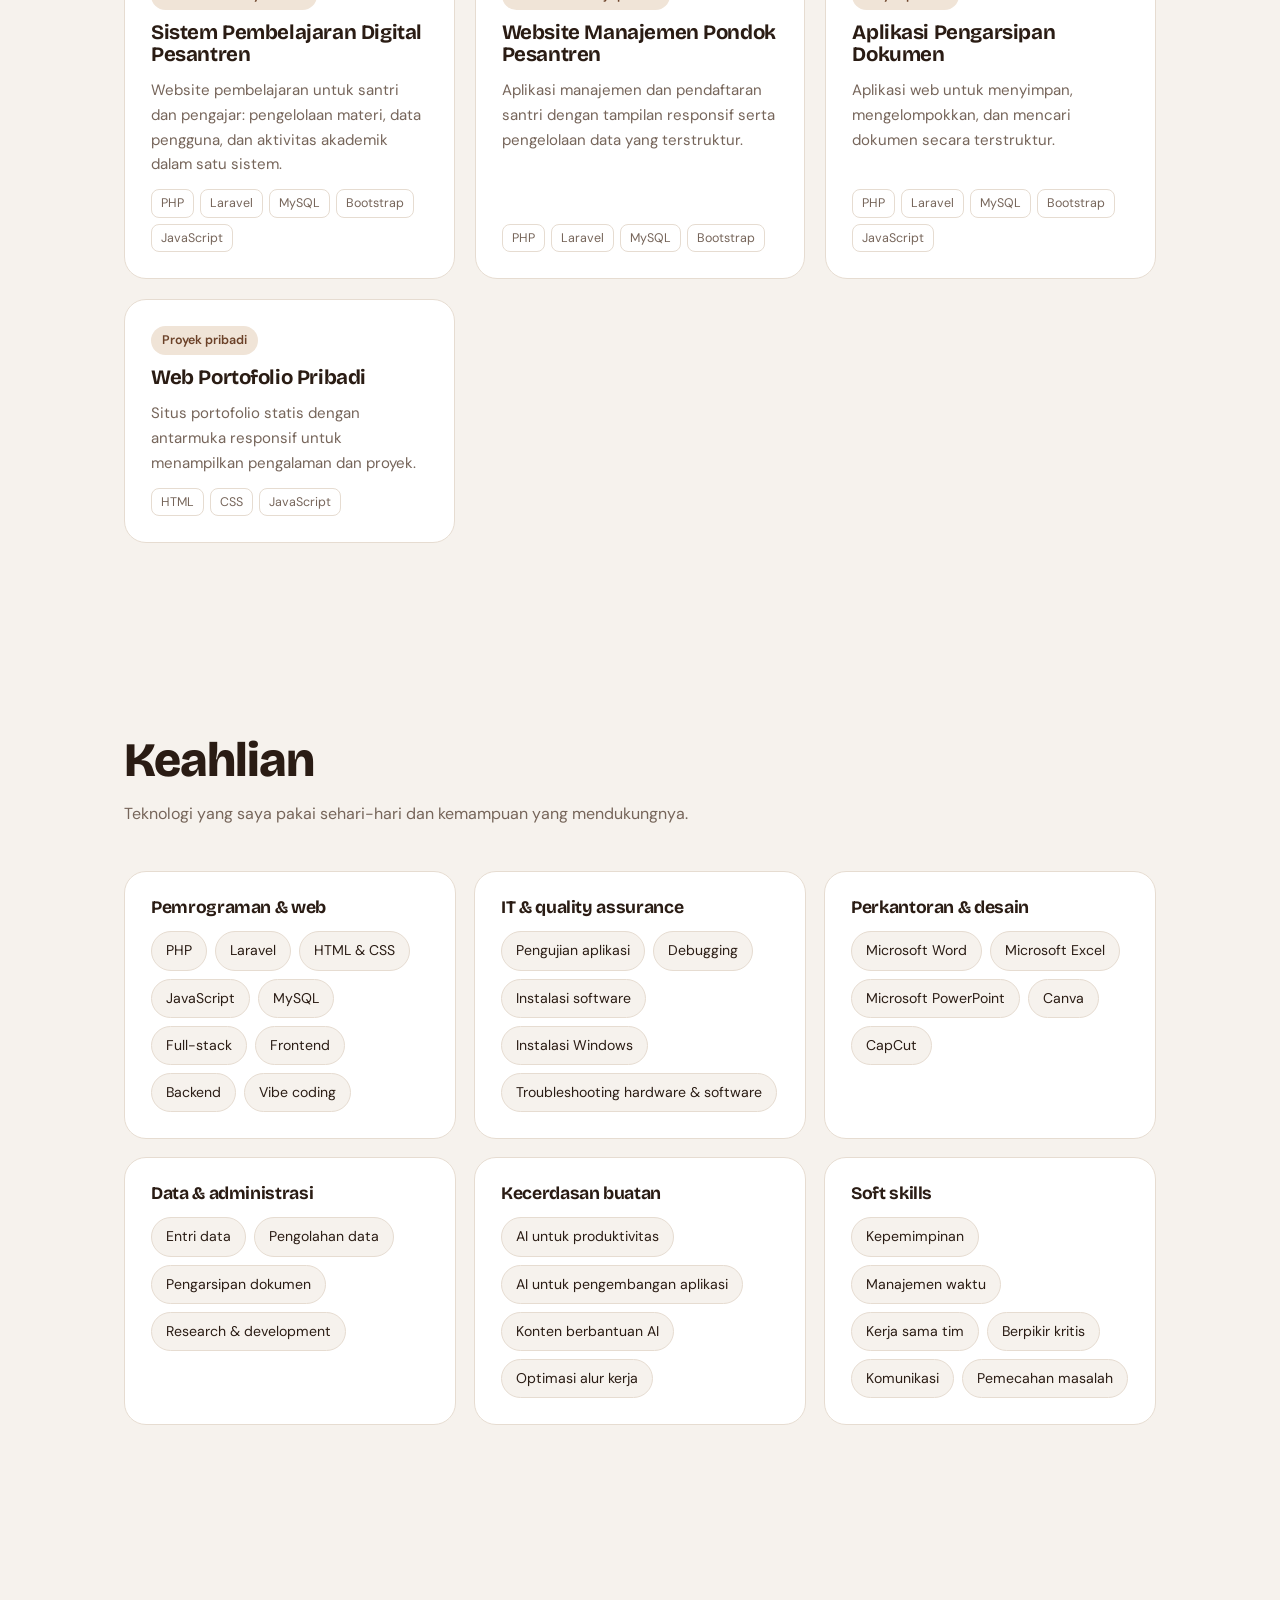
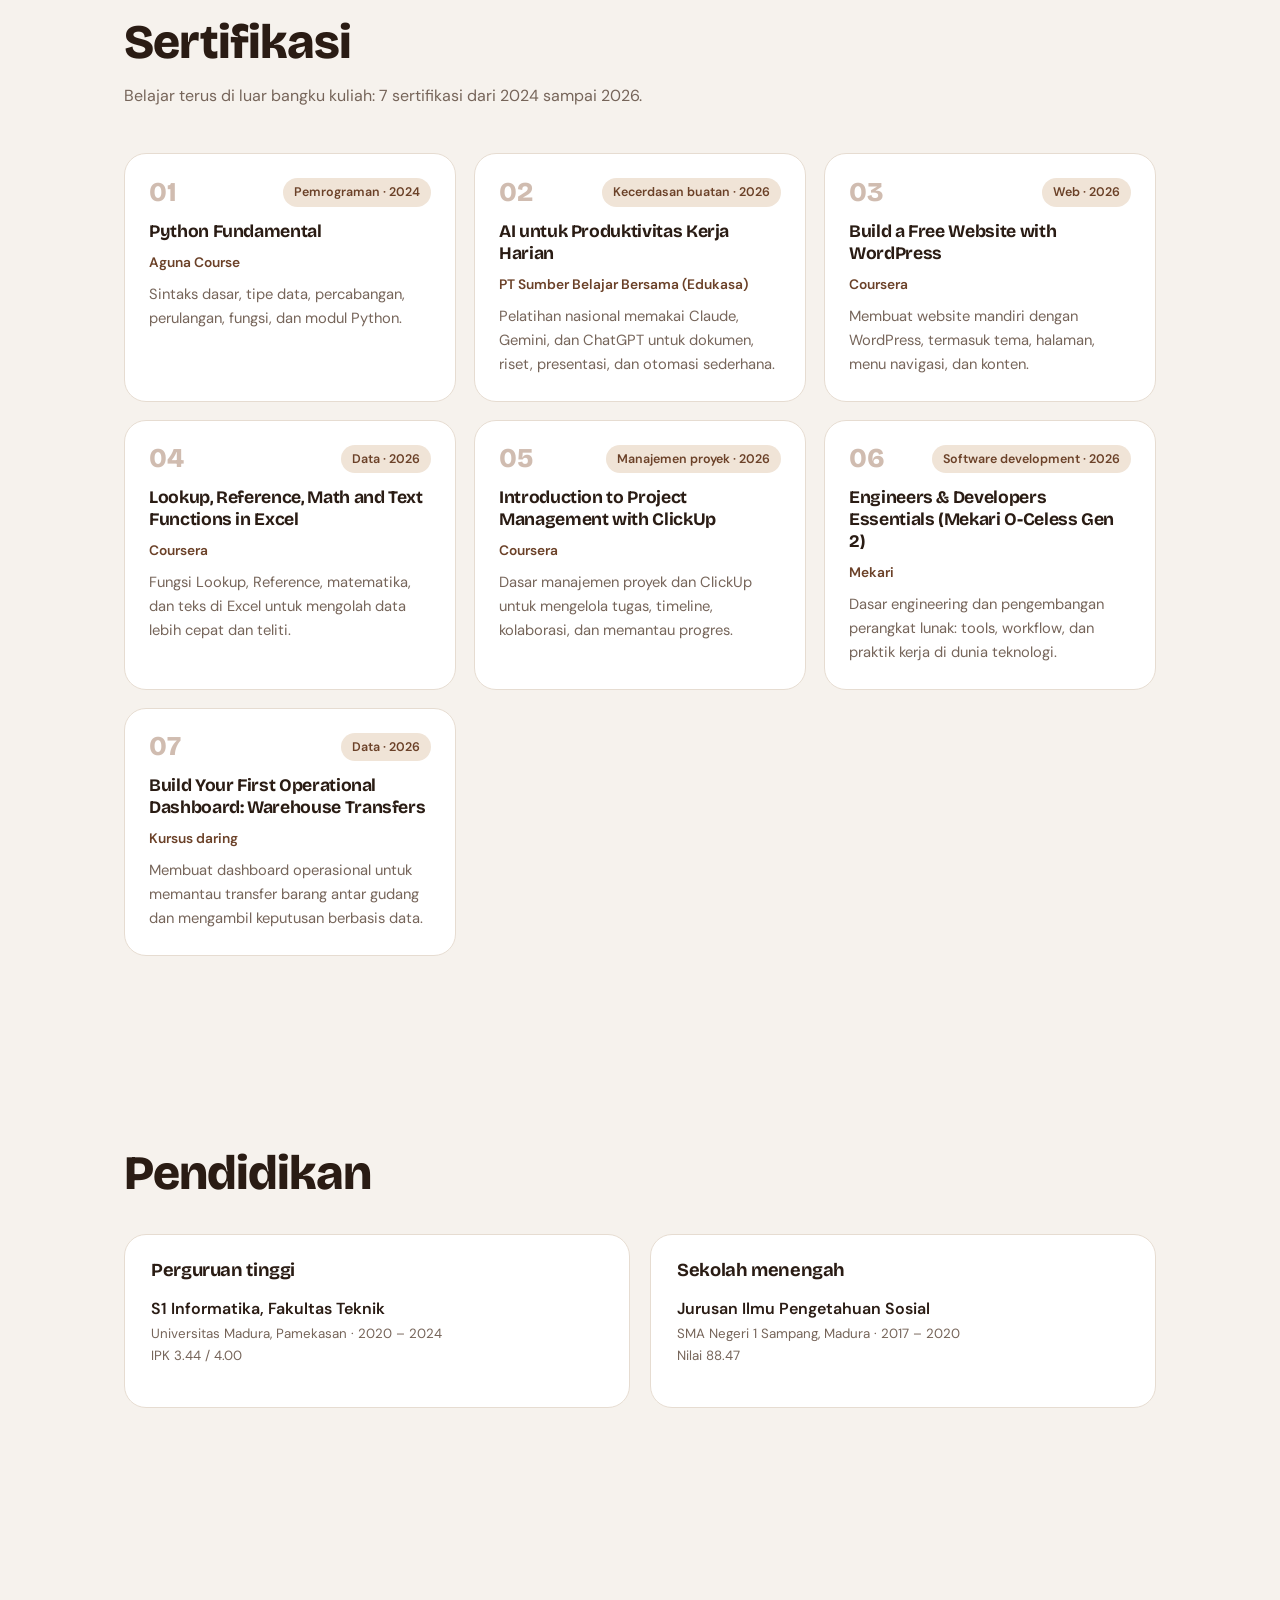
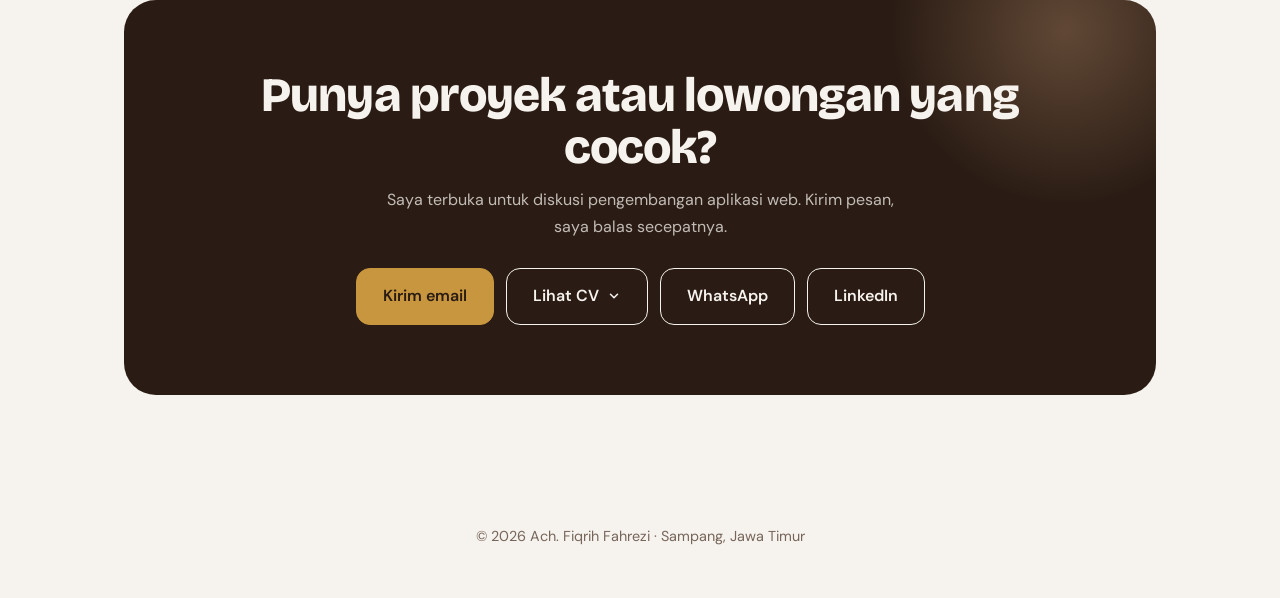
==== commit f406a9c8: "new" ====
--- a/index.html
+++ b/index.html
@@ -5,7 +5,7 @@
 <meta name="viewport" content="width=device-width, initial-scale=1">
 <title>Ach. Fiqrih Fahrezi – Web Developer</title>
 <meta name="description" content="Portofolio Ach. Fiqrih Fahrezi, Web Developer & Staff Unit SIMRS RSUD Mohammad Zyn Sampang.">
-<link rel="icon" href="data:image/svg+xml,<svg xmlns='http://www.w3.org/2000/svg' viewBox='0 0 100 100'><text y='.9em' font-size='90'>💻</text></svg>">
+<link rel="icon" type="image/png" href="fiqrih.png">
 <link rel="preconnect" href="https://fonts.googleapis.com">
 <link rel="preconnect" href="https://fonts.gstatic.com" crossorigin>
 <link href="https://fonts.googleapis.com/css2?family=Bricolage+Grotesque:opsz,wght@12..96,500;12..96,700;12..96,800&family=DM+Sans:wght@400;500;600&display=swap" rel="stylesheet">
@@ -247,6 +247,19 @@
   .cvmenu,.cvwrap.up .cvmenu{position:fixed;left:14px;right:14px;top:auto;bottom:14px;min-width:0;transform-origin:bottom center;transform:translateY(24px)}
   .cvwrap.open .cvmenu,.cvwrap.up.open .cvmenu{transform:none}
 }
+
+/* ===== certificates ===== */
+.certs{display:grid;grid-template-columns:repeat(auto-fill,minmax(min(100%,320px),1fr));gap:18px}
+.cert{background:var(--surface);border:1px solid var(--line);border-radius:22px;padding:24px;display:flex;flex-direction:column;gap:8px;
+  transition:opacity .8s var(--ease),transform .45s var(--ease),border-color .3s,box-shadow .3s}
+.cert.rv:hover{transform:translateY(-6px);border-color:var(--teal);box-shadow:0 18px 40px rgba(42,28,20,.12)}
+.cert .top{display:flex;justify-content:space-between;align-items:center;gap:10px;margin-bottom:6px}
+.cert .no{font-family:var(--display);font-weight:800;font-size:1.7rem;line-height:1;color:var(--teal);opacity:.4;transition:opacity .3s}
+.cert:hover .no{opacity:1}
+.cert h3{font-size:1.1rem;line-height:1.25}
+.cert .by{font-size:.86rem;font-weight:600;color:var(--teal-d)}
+.cert p{color:var(--muted);font-size:.92rem}
+@media(max-width:600px){.cert{padding:20px}}
 </style>
 </head>
 <body>
@@ -254,7 +267,7 @@
 
 <nav aria-label="Navigasi utama">
   <a href="#home" class="on">Beranda</a><a href="#tentang">Tentang</a><a href="#pengalaman">Pengalaman</a>
-  <a href="#proyek">Proyek</a><a href="#keahlian">Keahlian</a><a href="#kontak">Kontak</a>
+  <a href="#proyek">Proyek</a><a href="#keahlian">Keahlian</a><a href="#sertifikat">Sertifikat</a><a href="#kontak">Kontak</a>
   <button id="theme" aria-label="Ganti tema terang/gelap">🌙</button>
 </nav>
 
@@ -293,7 +306,7 @@
       <div class="stat"><b data-n="7">7</b><span>Proyek web full-stack</span></div>
       <div class="stat"><b data-n="3">3</b><span>Sistem untuk rumah sakit</span></div>
       <div class="stat"><b data-n="3.44" data-f="2">3.44</b><span>IPK S1 Informatika (skala 4)</span></div>
-      <div class="stat"><b data-n="2">2</b><span>Sertifikasi kompetensi</span></div>
+      <div class="stat"><b data-n="7">7</b><span>Sertifikasi kompetensi</span></div>
     </div>
   </div>
 </div></section>
@@ -362,18 +375,30 @@
   </div>
 </div></section>
 
+<section id="sertifikat"><div class="wrap">
+  <h2 class="rv">Sertifikasi</h2>
+  <p class="lead rv">Belajar terus di luar bangku kuliah: 7 sertifikasi dari 2024 sampai 2026.</p>
+  <div class="certs">
+    <article class="cert rv" style="--d:0.0s"><div class="top"><span class="no">01</span><span class="tag">Pemrograman · 2024</span></div><h3>Python Fundamental</h3><div class="by">Aguna Course</div><p>Sintaks dasar, tipe data, percabangan, perulangan, fungsi, dan modul Python.</p></article>
+    <article class="cert rv" style="--d:0.08s"><div class="top"><span class="no">02</span><span class="tag">Kecerdasan buatan · 2026</span></div><h3>AI untuk Produktivitas Kerja Harian</h3><div class="by">PT Sumber Belajar Bersama (Edukasa)</div><p>Pelatihan nasional memakai Claude, Gemini, dan ChatGPT untuk dokumen, riset, presentasi, dan otomasi sederhana.</p></article>
+    <article class="cert rv" style="--d:0.16s"><div class="top"><span class="no">03</span><span class="tag">Web · 2026</span></div><h3>Build a Free Website with WordPress</h3><div class="by">Coursera</div><p>Membuat website mandiri dengan WordPress, termasuk tema, halaman, menu navigasi, dan konten.</p></article>
+    <article class="cert rv" style="--d:0.0s"><div class="top"><span class="no">04</span><span class="tag">Data · 2026</span></div><h3>Lookup, Reference, Math and Text Functions in Excel</h3><div class="by">Coursera</div><p>Fungsi Lookup, Reference, matematika, dan teks di Excel untuk mengolah data lebih cepat dan teliti.</p></article>
+    <article class="cert rv" style="--d:0.08s"><div class="top"><span class="no">05</span><span class="tag">Manajemen proyek · 2026</span></div><h3>Introduction to Project Management with ClickUp</h3><div class="by">Coursera</div><p>Dasar manajemen proyek dan ClickUp untuk mengelola tugas, timeline, kolaborasi, dan memantau progres.</p></article>
+    <article class="cert rv" style="--d:0.16s"><div class="top"><span class="no">06</span><span class="tag">Software development · 2026</span></div><h3>Engineers & Developers Essentials (Mekari O-Celess Gen 2)</h3><div class="by">Mekari</div><p>Dasar engineering dan pengembangan perangkat lunak: tools, workflow, dan praktik kerja di dunia teknologi.</p></article>
+    <article class="cert rv" style="--d:0.0s"><div class="top"><span class="no">07</span><span class="tag">Data · 2026</span></div><h3>Build Your First Operational Dashboard: Warehouse Transfers</h3><div class="by">Kursus daring</div><p>Membuat dashboard operasional untuk memantau transfer barang antar gudang dan mengambil keputusan berbasis data.</p></article>
+  </div>
+</div></section>
+
 <section id="pendidikan"><div class="wrap">
-  <h2 class="rv">Pendidikan & sertifikasi</h2>
+  <h2 class="rv">Pendidikan</h2>
   <div class="two" style="margin-top:34px">
     <div class="box rv">
-      <h3>Pendidikan</h3>
+      <h3>Perguruan tinggi</h3>
       <div class="item"><b>S1 Informatika, Fakultas Teknik</b><small>Universitas Madura, Pamekasan · 2020 – 2024</small><small>IPK 3.44 / 4.00</small></div>
+    </div>
+    <div class="box rv" style="--d:.12s">
+      <h3>Sekolah menengah</h3>
       <div class="item"><b>Jurusan Ilmu Pengetahuan Sosial</b><small>SMA Negeri 1 Sampang, Madura · 2017 – 2020</small><small>Nilai 88.47</small></div>
-    </div>
-    <div class="box rv" style="--d:.12s">
-      <h3>Sertifikasi kompetensi</h3>
-      <div class="item"><b>Python Fundamental</b><small>Aguna Course · 2024</small><small>Sintaks dasar, tipe data, percabangan, perulangan, fungsi, dan modul.</small></div>
-      <div class="item"><b>AI untuk Produktivitas Kerja Harian</b><small>PT Sumber Belajar Bersama (Edukasa) · 2026</small><small>Claude, Gemini, dan ChatGPT untuk dokumen, riset, presentasi, dan otomasi sederhana.</small></div>
     </div>
   </div>
 </div></section>
